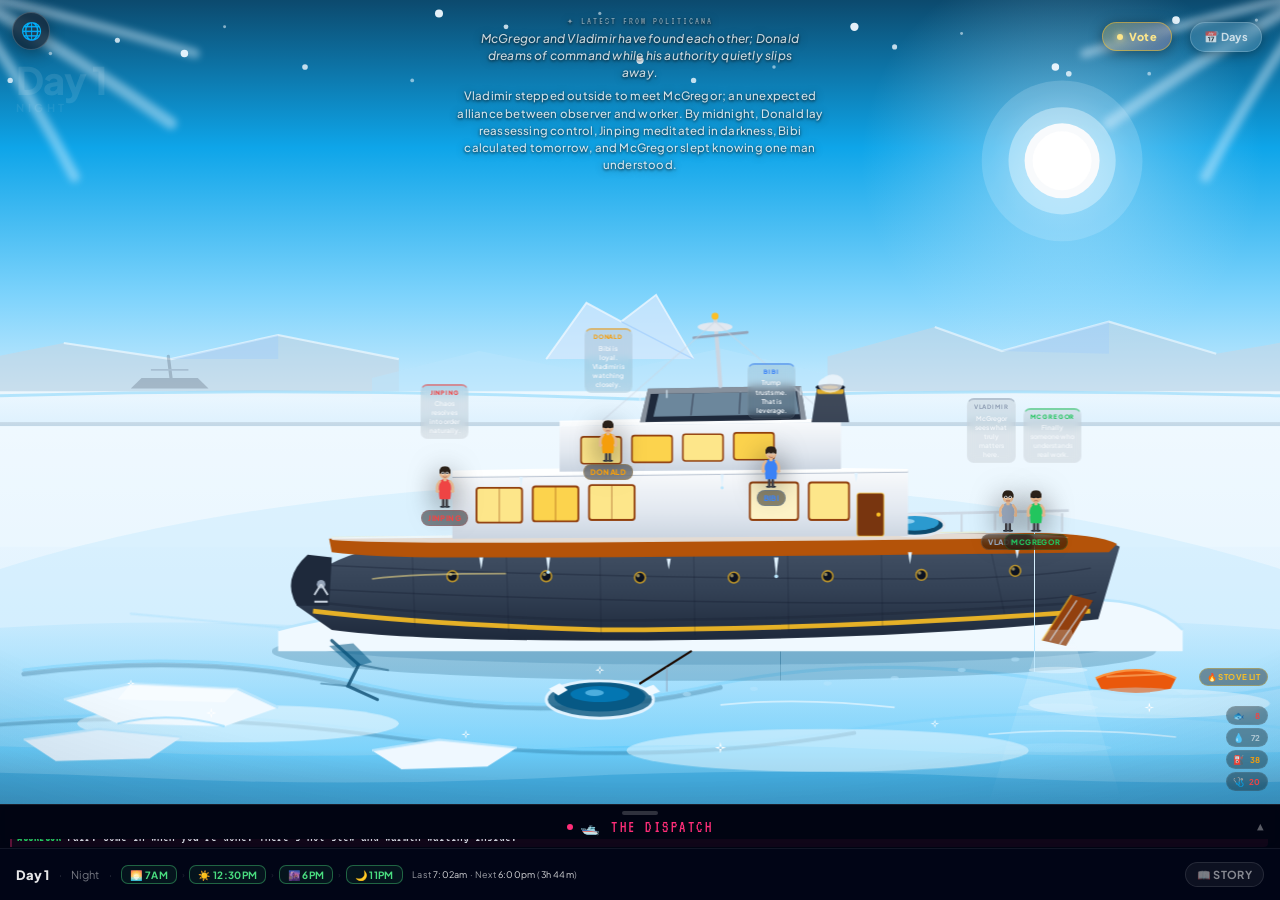
==== index.html @ c9fd7d24 "Politicana: re-skin story.html to Politicana (was leftover Tropicana) + index dead-code cleanup; cal" ====
<!DOCTYPE html>
<html lang="en">
<head>
<meta charset="UTF-8">
<meta http-equiv="Cache-Control" content="no-cache, no-store, must-revalidate">
<meta http-equiv="Pragma" content="no-cache">
<meta http-equiv="Expires" content="0">
<meta name="viewport" content="width=device-width, initial-scale=1, maximum-scale=1, user-scalable=no">
<title>Politicana — a never-ending story</title>
<link rel="icon" href="data:image/svg+xml,%3Csvg xmlns='http://www.w3.org/2000/svg' viewBox='0 0 100 100'%3E%3Ctext y='.9em' font-size='88'%3E%F0%9F%9B%A5%EF%B8%8F%3C/text%3E%3C/svg%3E">
<meta name="description" content="Politicana is a never-ending story — five rivals marooned on a $300M superyacht frozen into arctic pack ice, scheming and surviving four times a day. No script, no crew, no rescue. The characters grow and surprise you on their own.">
<meta name="theme-color" content="#0b1220">
<!-- Social share preview -->
<meta property="og:type" content="website">
<meta property="og:site_name" content="The Never Ending Story Project">
<meta property="og:title" content="Politicana — a never-ending story">
<meta property="og:description" content="Five rivals marooned on a $300M superyacht frozen into arctic pack ice, scheming and surviving four times a day. No script, no crew, no rescue.">
<meta property="og:url" content="https://adamdegoat.github.io/politicana/">
<meta name="twitter:card" content="summary">
<meta name="twitter:title" content="Politicana — a never-ending story">
<meta name="twitter:description" content="Five rivals marooned on a $300M superyacht frozen into arctic pack ice, scheming and surviving four times a day.">

<link href="https://fonts.googleapis.com/css2?family=Plus+Jakarta+Sans:wght@600;700;800&family=VT323&display=swap" rel="stylesheet">
<link rel="stylesheet" href="theme.css"><!-- shared Never Ending Story house-style tokens -->
<style>
*{margin:0;padding:0;box-sizing:border-box}
:root{--above-hud:62px;--stage-bottom:96px}
html,body{width:100%;height:100%;overflow:hidden;font-family:'Plus Jakarta Sans',sans-serif;background:#020617}
/* (Mobile turns on overflow-x:auto inside the @media(max-width:768px) block below so the
   wider-than-screen yacht can be swiped bow→stern; desktop stays overflow:hidden.) */
/* World renders ABOVE the fixed bottom bars (HUD + collapsed feed drawer) so the
   beach + ocean band are never hidden behind them. --stage-bottom is measured live. */
#world{position:relative;width:100vw;height:calc(100vh - var(--stage-bottom));overflow:hidden}
#world-svg{position:absolute;inset:0;width:100%;height:100%;z-index:0;transform:translateY(calc(-1 * var(--world-shift,0px)))}
#stars{position:absolute;inset:0;width:100%;height:34%;pointer-events:none;z-index:2;opacity:0;transition:opacity 3s}
#world.night #stars,#world.dawn #stars{opacity:1}

/* Cloud animations */
@keyframes cloud-a{from{transform:translateX(0)}to{transform:translateX(1300px)}}
.cl1{animation:cloud-a 90s linear infinite}
.cl2{animation:cloud-a 115s linear infinite;animation-delay:-40s}
.cl3{animation:cloud-a 72s linear infinite;animation-delay:-22s}

/* Fire animations */
@keyframes flk{0%,100%{transform:scaleY(1) scaleX(1)}50%{transform:scaleY(1.22) scaleX(.9)}}
.fa{animation:flk .75s ease-in-out infinite;transform-box:fill-box;transform-origin:50% 100%}
.fb{animation:flk .55s ease-in-out infinite reverse;transform-box:fill-box;transform-origin:50% 100%}
.fc{animation:flk .42s ease-in-out infinite;transform-box:fill-box;transform-origin:50% 100%}

/* Wave animations */
@keyframes wv{from{transform:translateX(0)}to{transform:translateX(500px)}}
.wa{animation:wv 13s linear infinite}
.wb{animation:wv 19s linear infinite reverse}
/* Gentle palm sway — pivots at each palm's crown (origin set inline, in viewBox units) */
@keyframes palmsway{0%,100%{transform:rotate(-1.4deg)}50%{transform:rotate(1.4deg)}}
.palm-sway{transform-box:view-box;animation:palmsway 5.5s ease-in-out infinite}
/* Ambient birds drift slowly across the sky */
@keyframes birddrift{0%{transform:translate(0,0)}50%{transform:translate(46px,-9px)}100%{transform:translate(0,0)}}
.birds-drift{transform-box:view-box;animation:birddrift 24s ease-in-out infinite}
/* Fireflies near the firepit (parent group's opacity gates night-only visibility) */
@keyframes firefly{0%,100%{opacity:0;transform:translate(0,0)}25%{opacity:.95}50%{opacity:.35;transform:translate(7px,-9px)}75%{opacity:.85}}
.firefly{transform-box:view-box;animation:firefly 4.2s ease-in-out infinite}
/* Dog (puppy) ears + tail — driven by applyDogExtras; smooth transitions + tail wag */
.dog-ear{transform-box:view-box;transition:transform .45s ease}
.dog-tail{transform-box:view-box;transition:transform .45s ease}
@keyframes tailwag{0%,100%{transform:rotate(-20deg)}50%{transform:rotate(20deg)}}
.dog-tail.wag{animation:tailwag .45s ease-in-out infinite}
.dog-tail.slow{animation:tailwag 1.5s ease-in-out infinite}

/* ══ ARCTIC AMBIENT MOTION (SVG, viewBox units) ══ */
/* Falling snow — each column drifts down + sideways, then loops. Distinct durations/delays
   per flake give a natural, non-synchronised flurry. transform-box:view-box so the dx/dy
   are in the 1000×600 viewBox space. */
@keyframes snowfall{
  0%{transform:translate(0,-30px);opacity:0}
  8%{opacity:.95}
  92%{opacity:.9}
  100%{transform:translate(34px,640px);opacity:0}}
@keyframes snowfall2{
  0%{transform:translate(0,-30px);opacity:0}
  10%{opacity:.85}
  90%{opacity:.8}
  100%{transform:translate(-28px,640px);opacity:0}}
.snow{transform-box:view-box}
.snow-a{animation:snowfall 9s linear infinite}
.snow-b{animation:snowfall2 13s linear infinite}
.snow-c{animation:snowfall 16s linear infinite}
/* Funnel steam — rises, expands, fades while curling sideways */
@keyframes steam{
  0%{transform:translate(0,0) scale(.7);opacity:0}
  18%{opacity:.55}
  60%{opacity:.32}
  100%{transform:translate(14px,-58px) scale(1.9);opacity:0}}
@keyframes steam2{
  0%{transform:translate(0,0) scale(.6);opacity:0}
  22%{opacity:.45}
  100%{transform:translate(-12px,-66px) scale(2.1);opacity:0}}
.steam{transform-box:view-box}
.steam-a{animation:steam 6.5s ease-out infinite}
.steam-b{animation:steam2 8.5s ease-out infinite;animation-delay:-3s}
.steam-c{animation:steam 7.5s ease-out infinite;animation-delay:-5s}
/* Aurora — gentle horizontal drift + slow opacity breath (the parent group's opacity
   gates night-only visibility; these animate the ribbons within it) */
@keyframes auroraDrift{0%{transform:translateX(0)}50%{transform:translateX(46px)}100%{transform:translateX(0)}}
@keyframes auroraDrift2{0%{transform:translateX(0)}50%{transform:translateX(-54px)}100%{transform:translateX(0)}}
@keyframes auroraBreath{0%,100%{opacity:.35}50%{opacity:.9}}
.aurora-rib{transform-box:view-box}
.aurora-a{animation:auroraDrift 26s ease-in-out infinite,auroraBreath 11s ease-in-out infinite}
.aurora-b{animation:auroraDrift2 34s ease-in-out infinite,auroraBreath 14s ease-in-out infinite;animation-delay:0s,-4s}
.aurora-c{animation:auroraDrift 30s ease-in-out infinite,auroraBreath 17s ease-in-out infinite;animation-delay:-8s,-9s}
/* Icicle shimmer + occasional drip */
@keyframes icicleShine{0%,100%{opacity:.55}50%{opacity:1}}
@keyframes drip{0%{transform:translateY(0);opacity:0}10%{opacity:.9}80%{opacity:.7}100%{transform:translateY(26px);opacity:0}}
.icicle{transform-box:view-box;animation:icicleShine 5s ease-in-out infinite}
.drip{transform-box:view-box;animation:drip 4.5s ease-in infinite}
/* Ice glints — sharp sparkle that pops then fades */
@keyframes glint{0%,72%,100%{opacity:0;transform:scale(.4)}82%{opacity:.95;transform:scale(1.1)}}
.glint{transform-box:view-box;animation:glint 6s ease-in-out infinite}
/* Cabin window warmth flicker (subtle — like a fire/lamp inside) */
@keyframes warmFlicker{0%,100%{opacity:1}30%{opacity:.86}55%{opacity:.97}78%{opacity:.9}}
.warm-win{animation:warmFlicker 3.4s ease-in-out infinite}
@keyframes glowBreath{0%,100%{opacity:.5}50%{opacity:.78}}
.glow-breath{animation:glowBreath 5.5s ease-in-out infinite}

/* SVG transitions */
#sky-bg,#sun-group,#moon-group,#night-stars,#night-overlay,#sun-reflection{transition:opacity 2.5s ease}

/* ── ATMOSPHERE OVERLAYS (pure CSS, no JS/engine) ── */
/* Vignette: darken the corners to draw the eye to the centre of the island */
#vignette{position:absolute;inset:0;z-index:6;pointer-events:none;
  background:radial-gradient(120% 95% at 50% 42%,transparent 58%,rgba(2,6,23,.16) 84%,rgba(2,6,23,.42) 100%)}
/* Time-of-day colour wash: a soft tint that shifts with the cycle for cohesion */
#color-wash{position:absolute;inset:0;z-index:7;pointer-events:none;opacity:0;
  mix-blend-mode:soft-light;transition:background 2.5s ease,opacity 2.5s ease}
#world.evening #color-wash{background:#fb923c;opacity:.5}
#world.morning #color-wash{background:#fdba74;opacity:.4}
#world.dawn    #color-wash{background:#f9a8d4;opacity:.45}
#world.night   #color-wash{background:#1e1b4b;opacity:.35}
#world.midday  #color-wash,#world.afternoon #color-wash{opacity:0}

/* ── DAY STAMP ── */
/* ── DAY HISTORY ── */
/* ── AUDIENCE VOTE PILL + PANEL ("sway, don't script") ── */
#vote-pill{position:fixed;top:22px;right:108px;z-index:35;display:flex;align-items:center;gap:6px;
  padding:7px 14px;border-radius:20px;cursor:pointer;white-space:nowrap;
  background:linear-gradient(135deg,rgba(251,191,36,.24),rgba(244,114,182,.2));
  backdrop-filter:blur(12px);-webkit-backdrop-filter:blur(12px);border:1px solid rgba(251,191,36,.5);
  font-family:'Plus Jakarta Sans',sans-serif;font-size:11px;font-weight:800;letter-spacing:.4px;color:#fde68a;
  box-shadow:0 2px 14px rgba(0,0,0,.4);animation:votePulse 2.6s ease-in-out infinite;
  transition:transform .15s,border-color .2s}
#vote-pill:hover{transform:translateY(-1px);border-color:rgba(251,191,36,.85)}
#vote-pill.active{animation:none;background:linear-gradient(135deg,rgba(251,191,36,.42),rgba(244,114,182,.34));border-color:rgba(251,191,36,.9)}
@keyframes votePulse{0%,100%{box-shadow:0 2px 14px rgba(0,0,0,.4),0 0 0 0 rgba(251,191,36,.45)}
  50%{box-shadow:0 2px 14px rgba(0,0,0,.4),0 0 0 5px rgba(251,191,36,0)}}
#vote-pill .vp-dot{width:6px;height:6px;border-radius:50%;background:#fde68a;box-shadow:0 0 7px #fde68a}
/* dropdown panel — anchored under the pill (like the Days panel), warm gold "sway the yacht" palette */
#vote-panel{position:fixed;top:60px;right:108px;z-index:41;width:300px;max-width:calc(100vw - 24px);
  background:linear-gradient(180deg,rgba(26,16,34,.6),rgba(12,9,22,.66));
  backdrop-filter:blur(20px) saturate(1.2);-webkit-backdrop-filter:blur(20px) saturate(1.2);
  border:1px solid rgba(251,191,36,.34);border-radius:16px;
  box-shadow:0 20px 54px rgba(0,0,0,.6),0 0 26px rgba(251,191,36,.08);
  max-height:0;overflow:hidden;opacity:0;pointer-events:none;
  transition:max-height .34s cubic-bezier(.4,0,.2,1),opacity .22s ease}
#vote-panel::before{content:'';position:absolute;left:0;right:0;top:0;height:2px;z-index:3;
  background:linear-gradient(90deg,transparent,rgba(251,191,36,.7),rgba(244,114,182,.5),transparent)}
#vote-panel.open{max-height:80vh;opacity:1;pointer-events:auto;overflow-y:auto}
.vp-inner{padding:15px 16px 15px}
.vp-eyebrow{font-family:'VT323',monospace;font-size:11px;letter-spacing:2.5px;text-transform:uppercase;color:rgba(251,191,36,.62);margin-bottom:3px}
.vp-head{font-family:'Plus Jakarta Sans',sans-serif;font-weight:800;font-size:16px;letter-spacing:.01em;line-height:1.1;
  background:linear-gradient(180deg,#fff8ea 0%,#fde68a 58%,#f59e0b 100%);-webkit-background-clip:text;background-clip:text;-webkit-text-fill-color:transparent;color:transparent}
.vp-tag{font-size:10.5px;color:rgba(255,255,255,.5);font-style:italic;margin:3px 0 13px;line-height:1.45}
.vp-q{font-size:12px;font-weight:700;color:rgba(255,255,255,.92);margin-bottom:9px;letter-spacing:.01em}
.vp-opt{position:relative;display:block;width:100%;text-align:left;margin-bottom:8px;padding:10px 12px;border-radius:12px;
  border:1px solid rgba(255,255,255,.12);background:rgba(255,255,255,.035);cursor:pointer;overflow:hidden;color:#fff;
  transition:border-color .15s,background .15s,transform .12s}
.vp-opt:hover{border-color:rgba(251,191,36,.55);transform:translateY(-1px)}
.vp-opt:disabled{cursor:default;transform:none}
.vp-opt.picked{border-color:rgba(251,191,36,.9);background:rgba(251,191,36,.09)}
.vp-bar{position:absolute;left:0;top:0;bottom:0;width:0;z-index:0;transition:width .55s cubic-bezier(.4,0,.2,1);
  background:linear-gradient(90deg,rgba(251,191,36,.22),rgba(244,114,182,.14))}
.vp-opt-label{position:relative;z-index:1;font-weight:800;font-size:12.5px;color:#fff7e6}
.vp-opt-desc{position:relative;z-index:1;font-size:10.5px;color:rgba(255,255,255,.55);margin-top:2px;line-height:1.35}
.vp-opt-pct{position:absolute;right:11px;top:50%;transform:translateY(-50%);font-size:12px;font-weight:800;color:#fde68a;z-index:2}
.vp-voted{font-size:10.5px;color:rgba(110,231,160,.92);margin-top:4px;letter-spacing:.2px;font-weight:600}
.vp-hint{font-size:10.5px;color:rgba(255,255,255,.42);margin-top:4px}
.vp-inplay{margin-top:13px;padding:11px 12px;border-radius:11px;background:rgba(251,191,36,.07);border:1px solid rgba(251,191,36,.18);
  font-size:11px;color:rgba(255,255,255,.8);line-height:1.5}
.vp-ip-eyebrow{font-family:'VT323',monospace;font-size:10px;letter-spacing:2px;text-transform:uppercase;color:rgba(251,191,36,.6);display:block;margin-bottom:3px}
.vp-inplay b{color:#fde68a;font-weight:800}
#day-hist-btn{
  position:fixed;top:22px;right:18px;z-index:35;
  display:flex;align-items:center;gap:6px;
  padding:7px 13px;border-radius:20px;
  background:rgba(255,255,255,.09);
  backdrop-filter:blur(12px);-webkit-backdrop-filter:blur(12px);
  border:1px solid rgba(255,255,255,.2);
  font-family:'Plus Jakarta Sans',sans-serif;font-size:11px;font-weight:700;
  color:rgba(255,255,255,.72);letter-spacing:.3px;
  cursor:pointer;white-space:nowrap;
  transition:background .2s,border-color .2s,color .2s,box-shadow .2s;
  box-shadow:0 2px 12px rgba(0,0,0,.35);
}
#day-hist-btn:hover{background:rgba(255,255,255,.15);border-color:rgba(255,255,255,.38);color:#fff;box-shadow:0 2px 18px rgba(0,0,0,.45)}
#day-hist-btn.active{background:rgba(255,255,255,.13);border-color:rgba(255,255,255,.35);color:#fff}
#day-history-panel{
  position:fixed;top:66px;right:18px;left:auto;z-index:40;width:244px;
  background:rgba(4,8,22,.92);backdrop-filter:blur(18px);-webkit-backdrop-filter:blur(18px);
  border:1px solid rgba(255,255,255,.08);border-radius:14px;
  max-height:0;overflow:hidden;opacity:0;pointer-events:none;
  transition:max-height .32s cubic-bezier(.4,0,.2,1),opacity .2s ease;
}
#day-history-panel.open{max-height:400px;opacity:1;pointer-events:auto}
.dhp-head{
  font-family:'Plus Jakarta Sans',sans-serif;font-size:9px;font-weight:800;
  letter-spacing:2px;text-transform:uppercase;color:rgba(255,255,255,.25);
  padding:11px 14px 9px;border-bottom:1px solid rgba(255,255,255,.05);
  display:flex;align-items:center;justify-content:space-between;flex-shrink:0;
}
.dhp-back{
  background:none;border:none;font-family:'Plus Jakarta Sans',sans-serif;
  font-size:9px;font-weight:700;color:rgba(255,255,255,.25);
  cursor:pointer;letter-spacing:.5px;padding:0;transition:color .15s;
}
.dhp-back:hover{color:rgba(255,255,255,.6)}
.dhp-scroll{overflow-y:auto;max-height:350px;scrollbar-width:thin;scrollbar-color:rgba(255,255,255,.06) transparent}
.dhp-chips{padding:8px 10px 10px;display:flex;flex-direction:column;gap:5px}
.dhp-chip{
  display:flex;align-items:center;gap:7px;padding:7px 10px;border-radius:9px;
  border:1px solid rgba(255,255,255,.07);background:rgba(255,255,255,.03);
  font-family:'Plus Jakarta Sans',sans-serif;font-size:11px;font-weight:700;
  color:rgba(255,255,255,.5);cursor:pointer;
  transition:background .15s,border-color .15s;
}
.dhp-chip:hover{background:rgba(255,255,255,.07);border-color:rgba(255,255,255,.14);color:rgba(255,255,255,.8)}
.dhp-chip.cur{border-color:rgba(34,197,94,.3);color:rgba(255,255,255,.75)}
.dhp-dot{width:5px;height:5px;border-radius:50%;background:#22c55e;flex-shrink:0;animation:cdot 2s ease-in-out infinite}
.dhp-chip-meta{font-size:10px;color:rgba(255,255,255,.28);font-weight:500;margin-left:auto;white-space:nowrap}
.dhp-drama{font-size:13px;color:rgba(255,255,255,.7);line-height:1.57;font-style:italic;
  padding:12px 14px 14px}
.dhp-ongoing{font-size:12.5px;color:rgba(255,255,255,.5);line-height:1.55;font-style:italic;
  padding:12px 14px 14px}

#day-stamp{position:fixed;top:58px;left:16px;z-index:30;pointer-events:none;line-height:1.15}
#pulse{position:fixed;top:14px;left:50%;transform:translateX(-50%);z-index:30;pointer-events:none;
  font-family:'Plus Jakarta Sans',sans-serif;font-size:12px;font-style:italic;font-weight:500;
  color:rgba(255,255,255,.78);letter-spacing:.2px;text-align:center;max-width:340px;line-height:1.4;
  text-shadow:0 1px 3px rgba(0,0,0,.75),0 1px 10px rgba(0,0,0,.4)}
#pulse:not(:empty)::before{content:'✦ LATEST FROM POLITICANA';display:block;
  font-family:'VT323',monospace;font-size:10px;font-style:normal;font-weight:400;
  letter-spacing:2px;color:rgba(255,255,255,.5);text-transform:uppercase;margin-bottom:3px}
#scene-line{position:fixed;left:50%;transform:translateX(-50%);z-index:30;pointer-events:none;
  width:380px;max-width:88vw;
  font-family:'Plus Jakarta Sans',sans-serif;font-size:11.5px;font-weight:500;
  color:rgba(255,255,255,.82);letter-spacing:.2px;text-align:center;line-height:1.5;
  text-shadow:0 1px 3px rgba(0,0,0,.8),0 1px 10px rgba(0,0,0,.45)}
#ds-day{font-family:'Plus Jakarta Sans',sans-serif;font-size:38px;font-weight:800;
  color:rgba(255,255,255,.1);letter-spacing:-1px}
#ds-cycle{font-family:'Plus Jakarta Sans',sans-serif;font-size:11px;font-weight:700;
  color:rgba(255,255,255,.07);letter-spacing:3.5px;text-transform:uppercase}

/* ── CHARACTERS ── */
.char{position:absolute;z-index:20;transform:translate(-50%,-100%);
  transition:left 2.8s cubic-bezier(.4,0,.2,1),top 2.8s cubic-bezier(.4,0,.2,1)}
.char-svg{display:block;margin:0 auto;filter:drop-shadow(0 6px 14px rgba(0,0,0,.65));animation:bob 2.4s ease-in-out infinite}
.char-svg.sad{animation:bob-slow 3.5s ease-in-out infinite}
.char-svg.angry{animation:bob-tense .9s ease-in-out infinite}
@keyframes bob{0%,100%{transform:translateY(0)}50%{transform:translateY(-6px)}}
@keyframes bob-slow{0%,100%{transform:translateY(0)}50%{transform:translateY(-3px)}}
@keyframes bob-tense{0%,100%{transform:translateY(0) rotate(-.5deg)}50%{transform:translateY(-3px) rotate(.5deg)}}
/* ── INTERACTION OVERLAYS ── */
.interact-overlay{position:absolute;z-index:19;transform:translate(-50%,-50%);pointer-events:none;transition:opacity .4s}
.char.sitting{margin-top:10px}
/* nametag is OUT of flow so it never adds height to .char — the figure's FEET stay anchored
   exactly on the waypoint (otherwise the tag's height lifts the figure off the deck). */
.nametag{position:absolute;top:100%;left:50%;transform:translateX(-50%);
  font-size:7.5px;font-weight:800;letter-spacing:.4px;text-transform:uppercase;
  margin-top:1px;padding:2px 6px;border-radius:20px;width:fit-content;white-space:nowrap;
  background:rgba(0,0,0,.45);backdrop-filter:blur(4px);-webkit-backdrop-filter:blur(4px)}
.nametag:empty{display:none}  /* unnamed stray: hide tag until it's named */

/* ── SPEECH BUBBLES ── */
.bubble{position:absolute;bottom:70px;left:50%;transform:translateX(-50%);
  background:rgba(0,0,0,.08);backdrop-filter:blur(4px);-webkit-backdrop-filter:blur(4px);
  color:#f1f5f9;padding:3px 6px;border-radius:7px;
  font-size:6.5px;font-weight:600;max-width:80px;min-width:48px;text-align:center;
  line-height:1.4;pointer-events:none;white-space:normal;z-index:25;
  border:1px solid rgba(255,255,255,.06);border-top-width:2px}
.bubble::after{display:none}
.bubble-name{font-size:6px;font-weight:800;letter-spacing:.9px;text-transform:uppercase;margin-bottom:2px}
.bubble-text{font-size:6.5px}
.bubble-text.dog-emote{font-size:15px;line-height:1}

/* ── BOTTOM FEED DRAWER ── */
#chat-panel{
  position:fixed;left:0;right:0;bottom:52px;
  height:44px;overflow:hidden;
  background:rgba(0,0,0,.18);backdrop-filter:blur(8px);-webkit-backdrop-filter:blur(8px);
  z-index:50;display:flex;flex-direction:column;
  border-top:1px solid rgba(255,255,255,.1);
  transition:height .38s cubic-bezier(.4,0,.2,1),
             box-shadow .38s ease;
}
#chat-panel.feed-open{
  height:52vh;
  box-shadow:0 -12px 40px rgba(0,0,0,.55);
  border-top-color:rgba(255,46,120,.35);
}
/* Drag pill */
#feed-pill{
  width:36px;height:4px;border-radius:4px;
  background:rgba(255,255,255,.18);
  margin:6px auto 0;flex-shrink:0;
  transition:background .2s
}
#chat-panel:hover #feed-pill,
#chat-panel.feed-open #feed-pill{background:rgba(255,46,120,.5)}
#chat-header{
  position:relative;
  padding:5px 14px 5px;font-family:'VT323',monospace;font-size:16px;color:#ff2d78;
  letter-spacing:2.5px;display:flex;align-items:center;justify-content:center;gap:7px;
  cursor:pointer;flex-shrink:0;user-select:none;
  border-bottom:1px solid rgba(255,255,255,.0);
  transition:border-color .38s
}
#chat-panel.feed-open #chat-header{border-bottom-color:rgba(255,255,255,.07)}
#chat-dot{width:6px;height:6px;border-radius:50%;background:#ff2d78;animation:cdot 2s ease-in-out infinite;flex-shrink:0}
@keyframes cdot{0%,100%{opacity:1}50%{opacity:.2}}
/* Absolutely center the ISLAND FEED label (on all widths) so the chevron's
   margin-left:auto can't push it left under the Island Oracle widget. */
#feed-label{display:inline-flex;align-items:center;gap:7px;position:absolute;left:50%;transform:translateX(-50%);pointer-events:none}
#chat-chevron{
  margin-left:auto;font-size:11px;color:rgba(255,255,255,.35);
  transition:transform .35s cubic-bezier(.4,0,.2,1),color .2s
}
#chat-panel.feed-open #chat-chevron{transform:rotate(180deg);color:rgba(255,46,120,.7)}
#chat-feed{flex:1;overflow-y:auto;padding:8px 12px 4px;display:flex;flex-direction:column;gap:5px;
  scrollbar-width:thin;scrollbar-color:rgba(255,255,255,.1) transparent}
#chat-feed::-webkit-scrollbar{width:3px}
#chat-feed::-webkit-scrollbar-thumb{background:rgba(255,255,255,.1);border-radius:3px}
.cl{font-family:'VT323',monospace;font-size:15px;line-height:1.3;word-break:break-word}
.cl.interaction{color:#fbbf24}
.cl-label{font-size:11px;letter-spacing:.8px;opacity:.6;text-transform:uppercase}
.cl-dialogue{color:#e2e8f0;font-size:13px;opacity:.9}
.cl-ts{font-family:'VT323',monospace;font-size:12px;color:rgba(255,255,255,.45);letter-spacing:1.2px;text-align:center;padding:4px 0 2px;text-transform:uppercase;background:rgba(255,255,255,.03);border-radius:4px;margin:2px 0}
.cl-msg{font-family:'VT323',monospace;font-size:14px;line-height:1.3;padding:1px 4px;word-break:break-word}
.cl-spk{font-size:12px;font-weight:700;letter-spacing:.5px;text-transform:uppercase}
.cl-line{color:#e2e8f0;opacity:.9}
.cl-absent{font-family:'VT323',monospace;font-size:12px;padding:2px 4px;opacity:.55;font-style:italic;border-left:2px solid rgba(255,255,255,.08);margin:3px 0 4px;padding-left:7px}
.cl-absent-txt{color:#94a3b8}
.cl-time{font-family:'VT323',monospace;font-size:11px;color:rgba(255,255,255,.28);letter-spacing:.6px;float:right;margin-left:6px;white-space:nowrap}
.cl-latest{background:rgba(255,45,120,.06);border-left:2px solid rgba(255,45,120,.32);padding-left:5px;margin-left:-2px;border-radius:0 4px 4px 0}
.cl-ts-latest{background:rgba(255,45,120,.11)!important;color:rgba(255,160,200,.85)!important;border:1px solid rgba(255,45,120,.22);border-radius:5px;padding-left:8px;padding-right:8px}

/* ── HUD ── */
#hud{position:fixed;bottom:0;left:0;right:0;z-index:100;
  background:rgba(2,6,23,.93);backdrop-filter:blur(18px);-webkit-backdrop-filter:blur(18px);
  border-top:1px solid rgba(255,255,255,.07);padding:0 1rem;
  display:flex;align-items:center;gap:.6rem;height:52px}
.hud-day{font-weight:800;color:rgba(255,255,255,.9);font-size:13px;flex-shrink:0}
.hud-sep{color:rgba(255,255,255,.2);font-size:11px}
#cycle-label{font-size:11px;color:rgba(255,255,255,.45);flex-shrink:0}

/* Status strip */
#status-strip{display:flex;align-items:center;gap:.3rem;font-size:10px;flex-shrink:0}
.stp{display:inline-flex;align-items:center;padding:.15rem .5rem;border-radius:7px;
  border:1px solid rgba(255,255,255,.08);color:rgba(255,255,255,.22);
  font-weight:700;letter-spacing:.3px;text-transform:uppercase;transition:all .4s}
.stp.running{color:#fbbf24;border-color:rgba(251,191,36,.5);background:rgba(251,191,36,.1);animation:spulse 1s ease-in-out infinite}
.stp.done{color:#4ade80;border-color:rgba(74,222,128,.4);background:rgba(74,222,128,.07)}
.stp.current{color:rgba(255,255,255,.75);border-color:rgba(255,255,255,.28);background:rgba(255,255,255,.09)}
@keyframes spulse{0%,100%{opacity:1}50%{opacity:.5}}
.stp-arr{color:rgba(255,255,255,.12);font-size:9px}

/* Tiny status info */
#status-info{font-size:9px;color:rgba(255,255,255,.6);white-space:nowrap;flex-shrink:0;line-height:1.3;letter-spacing:.2px}
#status-info span{color:rgba(255,255,255,.85)}
#status-msg{font-size:9px;color:rgba(255,255,255,.3);font-style:italic;overflow:hidden;text-overflow:ellipsis;white-space:nowrap;max-width:120px}

/* Buttons */
.hud-actions{display:flex;align-items:center;gap:.45rem;margin-left:auto;flex-shrink:0}
#story-btn{display:inline-flex;align-items:center;gap:.2rem;padding:.28rem .7rem;
  border-radius:18px;border:1px solid rgba(255,255,255,.1);background:rgba(255,255,255,.05);
  color:rgba(255,255,255,.5);font-size:11px;font-weight:700;letter-spacing:.3px;
  text-transform:uppercase;text-decoration:none;transition:all .2s;font-family:'Plus Jakarta Sans',sans-serif}
#story-btn:hover{border-color:rgba(255,255,255,.2);color:rgba(255,255,255,.85);background:rgba(255,255,255,.09)}

/* ── MOBILE ── */
@media(max-width:768px){
  /* Horizontal pan ON (vertical locked) so the wider-than-screen yacht can be swiped bow→stern.
     body is the horizontal scroll container (its wide #world child overflows it); the layout
     JS pans it via scroller()/scrollLeft. html stays clipped so only body scrolls sideways. */
  html{overflow:hidden;width:100%}
  body{overflow-x:auto;overflow-y:hidden;-webkit-overflow-scrolling:touch;overscroll-behavior-x:contain;width:100%;height:100%}
  /* Mobile: the world is rendered WIDER than the viewport (full yacht at a height-fit scale,
     width set in px by updateWorld) so the page can be swiped left/right to pan bow→stern.
     The body is the horizontal scroller (overflow-x:auto above); #world just overflows it.
     Characters + structures use the same worldMetrics() transform so feet stay on the decks. */
  #world{height:calc(100dvh - var(--stage-bottom))}
  /* HUD: 3-row layout — cycle strip + timing visible on mobile */
  #status-msg{display:none}
  #hud{padding:5px .75rem 4px;height:auto;flex-wrap:wrap;align-content:flex-start;gap:3px .3rem}
  .hud-actions{order:1}
  #status-strip{display:flex;flex-basis:100%;order:10;gap:.2rem}
  #status-info{display:block;flex-basis:100%;order:11}
  .stp{font-size:8px;padding:.1rem .3rem}
  .stp-arr{font-size:8px}
  /* Push chat panel above the now-taller HUD. */
  #chat-panel{bottom:var(--above-hud)}
  #story-btn{padding:.28rem .55rem;font-size:10px}
  .bubble{max-width:82px;padding:3px 6px}
  .bubble-text{font-size:7.5px}
  #pulse{top:78px;font-size:11px;max-width:78vw;color:rgba(255,255,255,.85)}
  #scene-line{font-size:10.5px;width:78vw;color:rgba(255,255,255,.85)}
  /* no hover on touch — show structure names faintly so they're not invisible */
  .struct-label{color:rgba(255,255,255,.6)}
  #day-hist-btn{top:14px;right:12px;padding:5px 10px;font-size:10px}
  #vote-pill{top:14px;right:88px;padding:5px 11px;font-size:10px}
  #vote-panel{top:48px;left:12px;right:12px;width:auto;max-width:none}
  #day-stamp{left:13px;top:50px}
  #day-history-panel{top:52px;right:12px;width:220px}
  /* res-hud now anchors bottom-right via the base rule on all sizes */
  .stat-card{display:none}
  .stat-card.tap-open{display:block;opacity:1;transform:translateY(0)}
  .stat-card.right,.stat-card.left{left:50%;transform:translateX(-50%);right:auto}
  .stat-card.tap-open.right,.stat-card.tap-open.left{transform:translateX(-50%)}
  .stat-card.tap-open.below{transform:translateX(-50%)}
  /* Feed drawer taller on mobile */
  #chat-panel.feed-open{height:62vh}
}

/* ── HOVER STAT CARD ── */
.stat-card{
  position:absolute;bottom:110%;pointer-events:none;z-index:80;
  width:200px;background:rgba(0,0,0,.92);border-radius:12px;
  padding:11px 13px;opacity:0;transform:translateY(6px);
  transition:opacity .18s ease,transform .18s ease;
  backdrop-filter:blur(14px);-webkit-backdrop-filter:blur(14px);
  font-family:'VT323',monospace;line-height:1.4;white-space:nowrap
}
.char:hover .stat-card{opacity:1;transform:translateY(0)}
.stat-card.right{left:90%;transform:translateY(6px)}
.stat-card.left{right:90%;transform:translateY(6px)}
.char:hover .stat-card.right{transform:translateY(0)}
.char:hover .stat-card.left{transform:translateY(0)}
/* below variant — card drops down when character is near top of screen */
.stat-card.below{bottom:auto;top:105%;transform:translateY(-6px)}
.char:hover .stat-card.below{transform:translateY(0)}
.stat-card.below.right{transform:translateY(-6px)}
.stat-card.below.left{transform:translateY(-6px)}
.char:hover .stat-card.below.right,.char:hover .stat-card.below.left{transform:translateY(0)}
.sc-name{font-size:17px;font-weight:700;letter-spacing:1px;text-transform:uppercase;margin-bottom:2px}
.sc-mood{font-size:13px;color:rgba(255,255,255,.45);letter-spacing:.5px;margin-bottom:8px;text-transform:uppercase}
.sc-cond{display:inline-block;font-size:11px;font-weight:700;letter-spacing:.4px;padding:2px 7px;border-radius:7px;margin-bottom:8px}
.sc-cond-injured{background:rgba(248,113,113,.16);color:#fca5a5;border:1px solid rgba(248,113,113,.35)}
.sc-cond-sick{background:rgba(192,132,252,.16);color:#d8b4fe;border:1px solid rgba(192,132,252,.35)}
.sc-section{font-size:11px;color:rgba(255,255,255,.3);letter-spacing:2px;text-transform:uppercase;margin-bottom:4px;border-bottom:1px solid rgba(255,255,255,.06);padding-bottom:2px}
.sc-row{display:flex;align-items:center;gap:6px;margin-bottom:3px}
.sc-label{font-size:12px;color:rgba(255,255,255,.4);width:68px;text-transform:uppercase;letter-spacing:.3px;flex-shrink:0}
.sc-bar{flex:1;height:3px;background:rgba(255,255,255,.08);border-radius:3px;overflow:hidden}
.sc-fill{height:100%;border-radius:3px}
.sc-val{font-size:12px;color:rgba(255,255,255,.5);width:22px;text-align:right;flex-shrink:0}
.sc-bond{font-size:13px;margin-bottom:2px}

/* ── STRUCTURES LAYER ── */
#structures-layer{position:absolute;inset:0;pointer-events:none;z-index:5;transform:translateY(calc(-1 * var(--world-shift,0px)))}
.struct{position:absolute;transform:translate(-50%,-50%);pointer-events:auto;text-align:center;line-height:1;cursor:default}
.struct-svg{display:block;filter:drop-shadow(0 3px 8px rgba(0,0,0,.6));transition:transform .2s ease}
.struct:hover .struct-svg{transform:scale(1.12)}
.struct-label{font-size:8px;color:rgba(255,255,255,.0);white-space:nowrap;margin-top:2px;
  font-family:'Plus Jakarta Sans',sans-serif;font-weight:700;letter-spacing:.3px;
  text-shadow:0 1px 4px rgba(0,0,0,1);display:block;transition:color .18s ease;
  background:rgba(0,0,0,.45);padding:1px 5px;border-radius:4px;backdrop-filter:blur(3px)}
.struct:hover .struct-label{color:rgba(255,255,255,.75)}
.struct-cond{width:30px;height:3px;border-radius:2px;background:rgba(0,0,0,.45);margin:1px auto 0;overflow:hidden}
.struct-cond-fill{height:100%;border-radius:2px}
.struct.discovery .struct-svg{filter:drop-shadow(0 0 6px rgba(251,191,36,.6)) drop-shadow(0 3px 8px rgba(0,0,0,.5))}

/* ── RESOURCES HUD ── */
#res-hud{position:fixed;bottom:calc(var(--stage-bottom) + 8px);right:12px;z-index:30;pointer-events:auto;display:flex;flex-direction:column;gap:3px;align-items:flex-end}
#fire-chip{position:fixed;bottom:calc(var(--stage-bottom) + 118px);right:12px;z-index:30;pointer-events:none;display:none;align-items:center;gap:4px;
  background:rgba(0,0,0,.38);border:1px solid rgba(255,255,255,.12);border-radius:9px;padding:3px 7px;font-family:'Plus Jakarta Sans',sans-serif;font-size:8px;font-weight:700;letter-spacing:.4px}
#fire-chip.lit{color:#fbbf24;border-color:rgba(251,191,36,.35)}
#fire-chip.out{color:#93a3b8}
.res-pill{display:flex;align-items:center;gap:3px;background:rgba(0,0,0,.35);
  backdrop-filter:blur(4px);-webkit-backdrop-filter:blur(4px);
  border-radius:14px;padding:3px 7px 3px 6px;border:1px solid rgba(255,255,255,.06);
  cursor:pointer;user-select:none;min-height:18px;
  transition:background .15s,border-color .15s}
.res-pill:hover,.res-pill.rp-active{background:rgba(255,255,255,.09);border-color:rgba(255,255,255,.18)}
.res-pill-icon{font-size:9px}
.res-pill-val{font-size:8px;font-weight:700;font-family:'Plus Jakarta Sans',sans-serif;min-width:13px;text-align:right}
/* Resource detail card */
#res-card{
  width:min(220px,calc(100vw - 36px));
  background:rgba(4,8,22,.92);border:1px solid rgba(255,255,255,.1);border-radius:12px;
  overflow:hidden;max-height:0;opacity:0;pointer-events:none;
  transition:max-height .32s cubic-bezier(.4,0,.2,1),opacity .22s ease;
  backdrop-filter:blur(18px);-webkit-backdrop-filter:blur(18px);
  box-shadow:0 8px 28px rgba(0,0,0,.6)}
#res-card.open{max-height:240px;opacity:1;pointer-events:auto}
.rc-inner{padding:13px 14px}
.rc-header{display:flex;align-items:center;gap:7px;margin-bottom:8px}
.rc-icon{font-size:18px}
.rc-name{flex:1;font-size:10px;font-weight:800;letter-spacing:1.2px;text-transform:uppercase;color:rgba(255,255,255,.75)}
.rc-val{font-size:16px;font-weight:800;font-family:'Plus Jakarta Sans',sans-serif}
.rc-trend{font-size:14px;font-weight:700;margin-left:1px}
.rc-bar-wrap{height:3px;background:rgba(255,255,255,.08);border-radius:3px;overflow:hidden;margin-bottom:10px}
.rc-bar-fill{height:100%;border-radius:3px}
.rc-status{font-size:11px;color:rgba(255,255,255,.62);line-height:1.55;margin-bottom:7px}
.rc-mention{font-size:10px;color:rgba(255,255,255,.36);line-height:1.5;font-style:italic;
  border-top:1px solid rgba(255,255,255,.06);padding-top:7px;
  display:-webkit-box;-webkit-line-clamp:3;-webkit-box-orient:vertical;overflow:hidden}
.rc-who{display:block;margin-top:3px;font-style:normal;font-size:9px;
  letter-spacing:.6px;text-transform:uppercase;color:rgba(255,255,255,.22)}


/* (Island Oracle widget styles removed — the Oracle runs in the engine but is no longer shown on screen.) */
</style>
</head>
<body>
<div id="world" class="afternoon">
<canvas id="stars"></canvas>

<!-- ══ BACK TO WORLD (self-contained, top-left) ════════════ -->
<a id="back-to-world" href="https://adamdegoat.github.io/neverendingworld/" title="Back to World">
  <span class="btw-globe">🌐</span><span class="btw-text">Back to World</span>
</a>
<style id="back-to-world-style">
  #back-to-world{
    position:fixed; top:12px; left:12px; z-index:99999;
    display:flex; align-items:center; gap:0;
    height:38px; max-width:38px; padding:0;
    border-radius:19px; overflow:hidden;
    background:rgba(12,18,32,.62); backdrop-filter:blur(7px); -webkit-backdrop-filter:blur(7px);
    border:1px solid rgba(255,255,255,.18); box-shadow:0 4px 16px rgba(0,0,0,.32);
    color:#eef3ff; text-decoration:none; font:600 13px/1 system-ui,-apple-system,sans-serif;
    letter-spacing:.01em; white-space:nowrap;
    transition:max-width .34s cubic-bezier(.2,.7,.2,1), background .25s, border-color .25s;
    cursor:pointer;
  }
  #back-to-world .btw-globe{
    flex:0 0 38px; width:38px; height:38px;
    display:flex; align-items:center; justify-content:center; font-size:17px;
  }
  #back-to-world .btw-text{ opacity:0; padding-right:16px; transition:opacity .2s .08s; }
  #back-to-world:hover, #back-to-world:focus-visible{
    max-width:220px; background:rgba(20,28,46,.82); border-color:rgba(255,255,255,.34);
  }
  #back-to-world:hover .btw-text, #back-to-world:focus-visible .btw-text{ opacity:1; }
  @media(max-width:680px){ #back-to-world{ top:9px; left:9px; height:34px; max-width:34px; border-radius:17px; }
    #back-to-world .btw-globe{ flex-basis:34px; width:34px; height:34px; font-size:15px; } }
</style>

<!-- ══ DAY STAMP ══════════════════════════════════════════ -->
<div id="day-stamp">
  <div id="ds-day">Day 1</div>
  <div id="ds-cycle">—</div>
</div>
<button id="day-hist-btn" onclick="toggleDayHistory()">📅 Days</button>
<div id="day-history-panel" onclick="event.stopPropagation()"><div id="dhp-inner"></div></div>
<div id="vote-pill" onclick="toggleVote()"><span class="vp-dot"></span> Vote</div>
<div id="vote-panel" onclick="event.stopPropagation()">
  <div class="vp-inner">
    <div class="vp-eyebrow">✦ Cast your voice</div>
    <div class="vp-head">Sway the yacht</div>
    <div class="vp-tag">You nudge how they lean — you never script them.</div>
    <div id="vp-body">Loading the vote…</div>
  </div>
</div>
<div id="pulse"></div>
<div id="scene-line"></div>
<div id="structures-layer"></div>
<div id="vignette"></div>
<div id="color-wash"></div>
<div id="fire-chip"></div>
<div id="res-hud"></div>

<!-- ══ WORLD SVG ══════════════════════════════════════════ -->
<svg id="world-svg" viewBox="0 0 1000 600" preserveAspectRatio="xMidYMin slice" xmlns="http://www.w3.org/2000/svg">
<defs>
  <!-- ARCTIC SKIES — cold ice-blue daylight, deep arctic night -->
  <linearGradient id="sky-morning" x1="0" y1="0" x2="0" y2="1">
    <stop offset="0%" stop-color="#1e3a5f"/><stop offset="22%" stop-color="#3b6ea5"/>
    <stop offset="48%" stop-color="#7dd3fc"/><stop offset="72%" stop-color="#bae6fd"/>
    <stop offset="100%" stop-color="#e0f2fe"/>
  </linearGradient>
  <linearGradient id="sky-midday" x1="0" y1="0" x2="0" y2="1">
    <stop offset="0%" stop-color="#0c4a6e"/><stop offset="35%" stop-color="#0ea5e9"/>
    <stop offset="70%" stop-color="#7dd3fc"/><stop offset="100%" stop-color="#e0f2fe"/>
  </linearGradient>
  <linearGradient id="sky-afternoon" x1="0" y1="0" x2="0" y2="1">
    <stop offset="0%" stop-color="#155e8c"/><stop offset="40%" stop-color="#38bdf8"/>
    <stop offset="75%" stop-color="#bae6fd"/><stop offset="100%" stop-color="#f0f9ff"/>
  </linearGradient>
  <linearGradient id="sky-evening" x1="0" y1="0" x2="0" y2="1">
    <stop offset="0%" stop-color="#312e81"/><stop offset="24%" stop-color="#5b21b6"/>
    <stop offset="50%" stop-color="#9d5cc9"/><stop offset="72%" stop-color="#f0abfc"/>
    <stop offset="88%" stop-color="#fcd9b6"/><stop offset="100%" stop-color="#fde68a"/>
  </linearGradient>
  <linearGradient id="sky-night" x1="0" y1="0" x2="0" y2="1">
    <stop offset="0%" stop-color="#020812"/><stop offset="40%" stop-color="#06101c"/>
    <stop offset="80%" stop-color="#0c1b2e"/><stop offset="100%" stop-color="#13294a"/>
  </linearGradient>
  <linearGradient id="sky-dawn" x1="0" y1="0" x2="0" y2="1">
    <stop offset="0%" stop-color="#06101c"/><stop offset="28%" stop-color="#1e1b4b"/>
    <stop offset="52%" stop-color="#3730a3"/><stop offset="72%" stop-color="#7c6ad6"/>
    <stop offset="88%" stop-color="#c4b5fd"/><stop offset="100%" stop-color="#fde68a"/>
  </linearGradient>
  <!-- FROZEN SEA — deep teal water showing through the cracks -->
  <linearGradient id="ocean-g" x1="0" y1="0" x2="0" y2="1">
    <stop offset="0%" stop-color="#bae6fd"/><stop offset="35%" stop-color="#7dd3fc"/>
    <stop offset="70%" stop-color="#38bdf8"/><stop offset="100%" stop-color="#0c4a6e"/>
  </linearGradient>
  <linearGradient id="ice-sheet" x1="0" y1="0" x2="0" y2="1">
    <stop offset="0%" stop-color="#f0f9ff"/><stop offset="55%" stop-color="#e0f2fe"/>
    <stop offset="100%" stop-color="#bae6fd"/>
  </linearGradient>
  <linearGradient id="hull-g" x1="0" y1="0" x2="0" y2="1">
    <stop offset="0%" stop-color="#475569"/><stop offset="55%" stop-color="#334155"/>
    <stop offset="100%" stop-color="#1e293b"/>
  </linearGradient>
  <linearGradient id="superstructure-g" x1="0" y1="0" x2="0" y2="1">
    <stop offset="0%" stop-color="#f8fafc"/><stop offset="60%" stop-color="#e2e8f0"/>
    <stop offset="100%" stop-color="#cbd5e1"/>
  </linearGradient>
  <radialGradient id="cabin-glow-g" cx="50%" cy="50%" r="50%">
    <stop offset="0%" stop-color="#fde68a" stop-opacity=".9"/>
    <stop offset="55%" stop-color="#fbbf24" stop-opacity=".45"/>
    <stop offset="100%" stop-color="#fbbf24" stop-opacity="0"/>
  </radialGradient>
  <filter id="glow"><feGaussianBlur stdDeviation="5" result="b"/><feMerge><feMergeNode in="b"/><feMergeNode in="SourceGraphic"/></feMerge></filter>
  <!-- pale arctic sun -->
  <radialGradient id="sun-halo" cx="50%" cy="50%" r="50%">
    <stop offset="0%" stop-color="#f0f9ff" stop-opacity=".6"/>
    <stop offset="35%" stop-color="#e0f2fe" stop-opacity=".3"/>
    <stop offset="100%" stop-color="#bae6fd" stop-opacity="0"/>
  </radialGradient>
  <linearGradient id="sun-glint" x1="0" y1="0" x2="0" y2="1">
    <stop offset="0%" stop-color="#f0f9ff" stop-opacity=".5"/>
    <stop offset="100%" stop-color="#f0f9ff" stop-opacity="0"/>
  </linearGradient>
  <!-- stove / cabin warm glow (id preserved for applySky) -->
  <radialGradient id="fire-glow-g" cx="50%" cy="50%" r="50%">
    <stop offset="0%" stop-color="#fde68a" stop-opacity=".7"/>
    <stop offset="45%" stop-color="#fbbf24" stop-opacity=".28"/>
    <stop offset="100%" stop-color="#f59e0b" stop-opacity="0"/>
  </radialGradient>
  <radialGradient id="moon-halo" cx="50%" cy="50%" r="50%">
    <stop offset="0%" stop-color="#e2e8f0" stop-opacity=".4"/>
    <stop offset="100%" stop-color="#cbd5e1" stop-opacity="0"/>
  </radialGradient>
  <!-- AURORA ribbons (night only) -->
  <linearGradient id="aurora-g1" x1="0" y1="0" x2="0" y2="1">
    <stop offset="0%" stop-color="#4ade80" stop-opacity="0"/>
    <stop offset="55%" stop-color="#4ade80" stop-opacity=".55"/>
    <stop offset="100%" stop-color="#4ade80" stop-opacity="0"/>
  </linearGradient>
  <linearGradient id="aurora-g2" x1="0" y1="0" x2="0" y2="1">
    <stop offset="0%" stop-color="#a5b4fc" stop-opacity="0"/>
    <stop offset="55%" stop-color="#a5b4fc" stop-opacity=".5"/>
    <stop offset="100%" stop-color="#a5b4fc" stop-opacity="0"/>
  </linearGradient>
  <linearGradient id="aurora-g3" x1="0" y1="0" x2="0" y2="1">
    <stop offset="0%" stop-color="#67e8f9" stop-opacity="0"/>
    <stop offset="55%" stop-color="#5eead4" stop-opacity=".5"/>
    <stop offset="100%" stop-color="#67e8f9" stop-opacity="0"/>
  </linearGradient>
  <filter id="soft-blur"><feGaussianBlur stdDeviation="2.6"/></filter>
  <filter id="aurora-blur"><feGaussianBlur stdDeviation="9"/></filter>
</defs>

<!-- SKY -->
<rect id="sky-bg" width="1000" height="315" fill="url(#sky-afternoon)"/>

<!-- PALE ARCTIC SUN (low, washed-out) -->
<g id="sun-group">
  <circle cx="815" cy="120" r="150" fill="url(#sun-halo)"/>
  <circle cx="815" cy="120" r="60" fill="#e0f2fe" opacity=".18"/>
  <circle cx="815" cy="120" r="40" fill="#f0f9ff" opacity=".4"/>
  <circle cx="815" cy="120" r="28" fill="#f8fafc"/>
  <circle cx="815" cy="120" r="22" fill="#ffffff"/>
</g>
<!-- MOON -->
<circle id="moon-halo-c" cx="810" cy="88" r="90" fill="url(#moon-halo)" opacity="0"/>
<g id="moon-group" opacity="0" filter="url(#glow)">
  <circle cx="810" cy="88" r="30" fill="#e2e8f0"/>
  <circle cx="824" cy="80" r="24" fill="#0f172a"/>
</g>
<!-- STARS + AURORA (night only — gated by parent opacity toggled in applySky) -->
<g id="night-stars" opacity="0">
  <!-- aurora ribbons — each drifts horizontally + breathes opacity (night-only via parent) -->
  <g filter="url(#aurora-blur)">
    <path class="aurora-rib aurora-a" d="M -120 60 Q 180 10 420 70 Q 660 130 1120 50 L 1120 142 Q 660 215 420 150 Q 180 95 -120 145 Z" fill="url(#aurora-g1)"/>
    <path class="aurora-rib aurora-b" d="M -120 112 Q 220 75 480 130 Q 740 185 1120 105 L 1120 178 Q 740 250 480 195 Q 220 145 -120 185 Z" fill="url(#aurora-g2)"/>
    <path class="aurora-rib aurora-c" d="M -120 38 Q 260 -10 540 45 Q 820 100 1120 30 L 1120 82 Q 820 150 540 95 Q 260 45 -120 90 Z" fill="url(#aurora-g3)"/>
    <path class="aurora-rib aurora-a" style="animation-delay:-13s,-6s" d="M -120 150 Q 300 118 600 162 Q 880 200 1120 152 L 1120 206 Q 880 250 600 214 Q 300 168 -120 196 Z" fill="url(#aurora-g2)"/>
  </g>
  <circle cx="55" cy="28" r="1.4" fill="white" opacity=".9"/><circle cx="138" cy="48" r="1.1" fill="white" opacity=".7"/>
  <circle cx="218" cy="18" r="1.6" fill="white" opacity=".85"/><circle cx="305" cy="55" r="1.2" fill="white" opacity=".9"/>
  <circle cx="388" cy="22" r="1.5" fill="white" opacity=".65"/><circle cx="452" cy="46" r="1.1" fill="white" opacity=".8"/>
  <circle cx="528" cy="14" r="1.3" fill="white" opacity=".75"/><circle cx="612" cy="38" r="1.4" fill="white" opacity=".8"/>
  <circle cx="685" cy="60" r="1.2" fill="white" opacity=".7"/><circle cx="748" cy="20" r="1.5" fill="white" opacity=".9"/>
  <circle cx="862" cy="44" r="1.2" fill="white" opacity=".75"/><circle cx="948" cy="26" r="1.6" fill="white" opacity=".85"/>
  <circle cx="105" cy="75" r="1" fill="white" opacity=".6"/><circle cx="272" cy="82" r="1.2" fill="white" opacity=".7"/>
  <circle cx="465" cy="78" r="1" fill="white" opacity=".65"/><circle cx="655" cy="85" r="1.3" fill="white" opacity=".6"/>
  <circle cx="828" cy="70" r="1.1" fill="white" opacity=".75"/><circle cx="178" cy="96" r="1" fill="white" opacity=".5"/>
  <circle cx="362" cy="94" r="1.2" fill="white" opacity=".6"/><circle cx="562" cy="100" r="1" fill="white" opacity=".55"/>
</g>

<!-- ══ HIGH ICE HAZE / DRIFTING SNOW CLOUDS ══ -->
<g class="cl1" opacity=".5">
  <ellipse cx="-180" cy="70" rx="84" ry="20" fill="#e0f2fe"/>
  <ellipse cx="-130" cy="60" rx="58" ry="16" fill="#f0f9ff"/>
  <ellipse cx="-225" cy="76" rx="48" ry="14" fill="#e0f2fe"/>
</g>
<g class="cl2" opacity=".4">
  <ellipse cx="-480" cy="46" rx="70" ry="16" fill="#e0f2fe"/>
  <ellipse cx="-435" cy="38" rx="46" ry="13" fill="#f0f9ff"/>
</g>
<g class="cl3" opacity=".34">
  <ellipse cx="-720" cy="100" rx="78" ry="18" fill="#e0f2fe"/>
  <ellipse cx="-678" cy="92" rx="52" ry="14" fill="#f0f9ff"/>
</g>

<!-- ══ DISTANT ICEBERGS / FROZEN HORIZON ══ -->
<path d="M 0 270 L 70 256 L 150 268 L 230 250 L 320 268 L 320 296 L 0 296 Z" fill="#cbd5e1" opacity=".55"/>
<path d="M 640 266 L 720 244 L 770 262 L 850 240 L 930 264 L 1000 252 L 1000 296 L 640 296 Z" fill="#cbd5e1" opacity=".5"/>
<path d="M 300 282 L 380 262 L 470 280 L 560 260 L 650 282 L 650 300 L 300 300 Z" fill="#bae6fd" opacity=".5"/>
<!-- a tall lone berg, mid-horizon, for depth -->
<path d="M 430 268 L 460 226 L 486 240 L 512 220 L 540 268 Z" fill="#dbeafe" opacity=".7"/>
<path d="M 430 268 L 460 226 L 486 240 L 512 220 L 540 268" fill="none" stroke="#f0f9ff" stroke-width="1.4" opacity=".75"/>
<path d="M 486 240 L 540 268" stroke="#93c5fd" stroke-width="1.2" fill="none" opacity=".5"/>
<!-- iceberg crisp tops -->
<path d="M 70 256 L 150 268 L 230 250 L 320 268" fill="none" stroke="#f0f9ff" stroke-width="1.6" opacity=".7"/>
<path d="M 720 244 L 770 262 L 850 240 L 930 264" fill="none" stroke="#f0f9ff" stroke-width="1.6" opacity=".65"/>
<!-- shadowed berg faces (north-light depth) -->
<path d="M 150 268 L 230 250 L 230 268 Z" fill="#93c5fd" opacity=".3"/>
<path d="M 770 262 L 850 240 L 850 264 Z" fill="#93c5fd" opacity=".28"/>

<!-- ══ ICE SHELF / FAR FAST-ICE PLATEAU ══ -->
<rect x="0" y="292" width="1000" height="40" fill="url(#ice-sheet)" opacity=".9"/>
<path d="M 0 296 Q 250 288 500 298 Q 750 288 1000 296" stroke="#7dd3fc" stroke-width="2.2" fill="none" opacity=".5"/>

<!-- ══════════════ THE FROZEN SEA / PACK ICE FIELD ══════════════ -->
<rect x="0" y="318" width="1000" height="282" fill="url(#ice-sheet)"/>
<!-- cold tonal banding for depth -->
<rect x="0" y="318" width="1000" height="90" fill="#f0f9ff" opacity=".5"/>
<ellipse cx="500" cy="600" rx="700" ry="240" fill="#bae6fd" opacity=".35"/>
<!-- open-water leads showing dark teal sea through the cracks -->
<path d="M 0 470 Q 160 458 330 472 Q 520 488 690 470 Q 850 456 1000 472 L 1000 600 L 0 600 Z" fill="url(#ocean-g)" opacity=".5"/>
<path class="wa" d="M -200 560 Q -50 552 100 560 Q 250 568 400 560 Q 550 552 700 560 Q 850 568 1000 560 Q 1150 552 1300 560 L 1300 600 L -200 600 Z" fill="#38bdf8" opacity=".3"/>
<path class="wb" d="M -200 580 Q -40 572 120 580 Q 280 588 440 580 Q 600 572 760 580 Q 920 588 1080 580 L 1080 600 L -200 600 Z" fill="#0284c7" opacity=".3"/>

<!-- pressure cracks / ridges across the pack ice -->
<g stroke="#7dd3fc" fill="none" opacity=".55" stroke-linecap="round">
  <path d="M 40 500 Q 180 482 300 512 Q 430 540 560 510 Q 690 484 840 514 Q 920 528 1000 508" stroke-width="2.4"/>
  <path d="M 0 540 Q 150 524 320 548 Q 500 572 660 544 Q 820 520 1000 546" stroke-width="2"/>
  <path d="M 120 458 L 250 470 L 340 452 L 470 472" stroke-width="1.6" opacity=".4"/>
</g>
<g stroke="#0c4a6e" fill="none" opacity=".25" stroke-linecap="round">
  <path d="M 40 503 Q 180 485 300 515 Q 430 543 560 513" stroke-width="3.4"/>
  <path d="M 0 543 Q 150 527 320 551 Q 500 575 660 547" stroke-width="2.8"/>
</g>
<!-- snow drifts / sastrugi highlights -->
<ellipse cx="200" cy="540" rx="120" ry="14" fill="#ffffff" opacity=".5"/>
<ellipse cx="640" cy="560" rx="150" ry="16" fill="#ffffff" opacity=".45"/>
<ellipse cx="880" cy="525" rx="90" ry="11" fill="#ffffff" opacity=".4"/>

<!-- ══ LAYERED PACK-ICE FLOES (depth + pressure sheen) ══ -->
<g>
  <!-- large foreground floe (waypoint: ice_floe) -->
  <path d="M 70 522 L 120 510 L 200 514 L 230 528 L 190 542 L 110 540 Z" fill="#f0f9ff"/>
  <path d="M 70 522 L 120 510 L 200 514 L 230 528" fill="none" stroke="#bae6fd" stroke-width="2"/>
  <path d="M 110 540 Q 150 530 190 542" fill="none" stroke="#7dd3fc" stroke-width="1.4" opacity=".6"/>
  <path d="M 120 510 L 200 514 L 190 524 L 110 522 Z" fill="#ffffff" opacity=".5"/>
  <!-- secondary floe overlapping its edge -->
  <path d="M 40 552 L 96 544 L 158 550 L 134 566 L 64 568 Z" fill="#e0f2fe"/>
  <path d="M 40 552 L 96 544 L 158 550" fill="none" stroke="#bae6fd" stroke-width="1.6"/>
  <!-- a small floe drifting right -->
  <path d="M 300 560 L 350 552 L 408 558 L 386 572 L 322 574 Z" fill="#eff8ff"/>
  <path d="M 300 560 L 350 552 L 408 558" fill="none" stroke="#bae6fd" stroke-width="1.6"/>
  <!-- crack sheen highlights catching the light -->
  <path d="M 560 526 Q 620 520 690 528" fill="none" stroke="#ffffff" stroke-width="1.3" opacity=".55"/>
  <path d="M 760 548 Q 830 542 900 550" fill="none" stroke="#ffffff" stroke-width="1.2" opacity=".5"/>
</g>

<!-- ══ FISHING HOLE cut in the ice (waypoint: fishing_hole) ══ -->
<ellipse cx="470" cy="522" rx="40" ry="14" fill="#0c4a6e" opacity=".7"/>
<ellipse cx="470" cy="520" rx="34" ry="11" fill="#075985"/>
<ellipse cx="470" cy="518" rx="22" ry="6" fill="#0284c7" opacity=".7"/>
<ellipse cx="466" cy="517" rx="7" ry="2.4" fill="#7dd3fc" opacity=".6"/>
<ellipse cx="470" cy="522" rx="40" ry="14" fill="none" stroke="#e0f2fe" stroke-width="2.2"/>
<!-- chipped ice rim chunks -->
<path d="M 432 514 l 8 -4 6 5 -7 4 z" fill="#f0f9ff"/>
<path d="M 502 514 l 8 -3 5 5 -8 3 z" fill="#f0f9ff"/>

<!-- ══ CONTACT SHADOW under the frozen-in hull (grounds the yacht on the ice) ══ -->
<ellipse cx="555" cy="486" rx="330" ry="22" fill="#0c4a6e" opacity=".22"/>
<ellipse cx="555" cy="482" rx="300" ry="14" fill="#075985" opacity=".18"/>

<!-- ══════════════════ THE SUPERYACHT — run aground, tilted, locked in ice ══════════════════ -->
<!-- whole hull is listed to port (bow-down-left). Drawn around its tilt axis. -->
<g id="yacht">
  <!-- ice piled & shoved up against the windward hull -->
  <path d="M 230 470 Q 320 446 470 452 Q 640 458 820 448 Q 880 444 905 470 L 905 486 L 230 486 Z" fill="#f0f9ff"/>
  <path d="M 230 470 Q 320 446 470 452 Q 640 458 820 448 Q 880 444 905 470" fill="none" stroke="#bae6fd" stroke-width="2"/>

  <!-- HULL (dark steel, sweeping bow at left, raked transom at right) — tilted -->
  <path d="M 244 452
           Q 250 408 360 402
           L 760 398
           Q 838 396 858 408
           L 842 462
           Q 700 478 470 478
           Q 330 478 270 470 Z" fill="url(#hull-g)"/>
  <!-- waterline boot-stripe (gold accent) -->
  <path d="M 256 456 Q 340 466 470 470 Q 640 470 836 456" fill="none" stroke="#fbbf24" stroke-width="3.5" opacity=".9"/>
  <path d="M 256 449 Q 340 459 470 463 Q 640 463 838 449" fill="none" stroke="#1e293b" stroke-width="2" opacity=".5"/>
  <!-- hull sheen -->
  <path d="M 300 410 Q 560 404 800 408" stroke="#94a3b8" stroke-width="3" fill="none" opacity=".5"/>
  <!-- steel hull plating seams (horizontal strakes) -->
  <g stroke="#0f172a" fill="none" opacity=".3" stroke-linecap="round">
    <path d="M 270 422 Q 470 432 700 432 Q 790 432 836 424" stroke-width="1.1"/>
    <path d="M 268 440 Q 470 450 700 450 Q 800 450 840 442" stroke-width="1.1"/>
  </g>
  <!-- vertical plate butt-joints -->
  <g stroke="#0f172a" opacity=".22" stroke-width=".9">
    <line x1="330" y1="412" x2="332" y2="468"/><line x1="400" y1="408" x2="402" y2="472"/>
    <line x1="470" y1="406" x2="471" y2="474"/><line x1="540" y1="404" x2="541" y2="474"/>
    <line x1="610" y1="402" x2="611" y2="472"/><line x1="680" y1="402" x2="681" y2="468"/>
    <line x1="760" y1="402" x2="772" y2="458"/>
  </g>
  <!-- portholes along the hull (brass-rimmed, faint warm glow) -->
  <g>
    <circle cx="360" cy="430" r="4" fill="#0c1322"/><circle cx="360" cy="430" r="4" fill="none" stroke="#fbbf24" stroke-width="1.2" opacity=".7"/><circle cx="358.6" cy="428.6" r="1.3" fill="#fde68a" opacity=".55"/>
    <circle cx="430" cy="430" r="4" fill="#0c1322"/><circle cx="430" cy="430" r="4" fill="none" stroke="#fbbf24" stroke-width="1.2" opacity=".7"/><circle cx="428.6" cy="428.6" r="1.3" fill="#fde68a" opacity=".55"/>
    <circle cx="500" cy="431" r="4" fill="#0c1322"/><circle cx="500" cy="431" r="4" fill="none" stroke="#fbbf24" stroke-width="1.2" opacity=".7"/><circle cx="498.6" cy="429.6" r="1.3" fill="#fde68a" opacity=".55"/>
    <circle cx="570" cy="431" r="4" fill="#0c1322"/><circle cx="570" cy="431" r="4" fill="none" stroke="#fbbf24" stroke-width="1.2" opacity=".7"/><circle cx="568.6" cy="429.6" r="1.3" fill="#fde68a" opacity=".55"/>
    <circle cx="640" cy="430" r="4" fill="#0c1322"/><circle cx="640" cy="430" r="4" fill="none" stroke="#fbbf24" stroke-width="1.2" opacity=".7"/><circle cx="638.6" cy="428.6" r="1.3" fill="#fde68a" opacity=".55"/>
    <circle cx="710" cy="429" r="4" fill="#0c1322"/><circle cx="710" cy="429" r="4" fill="none" stroke="#fbbf24" stroke-width="1.2" opacity=".7"/><circle cx="708.6" cy="427.6" r="1.3" fill="#fde68a" opacity=".55"/>
    <circle cx="780" cy="426" r="4" fill="#0c1322"/><circle cx="780" cy="426" r="4" fill="none" stroke="#fbbf24" stroke-width="1.2" opacity=".7"/><circle cx="778.6" cy="424.6" r="1.3" fill="#fde68a" opacity=".55"/>
  </g>
  <!-- name on the bow -->
  <path d="M 300 432 Q 330 428 400 428" stroke="#fde68a" stroke-width="1.2" fill="none" opacity=".55"/>

  <!-- raked sweeping bow tip + anchor -->
  <path d="M 244 452 Q 232 432 252 414 L 270 416 L 268 452 Z" fill="#1e293b"/>
  <circle cx="262" cy="436" r="3.2" fill="#94a3b8"/>
  <path d="M 262 436 l -5 8 m 5 -8 l 5 8 m -10 5 l 10 0" stroke="#cbd5e1" stroke-width="1.4" fill="none"/>

  <!-- ═ MAIN DECK (teak, snow-dusted) ═ -->
  <path d="M 268 402 L 760 398 Q 838 396 856 406 L 850 412 Q 560 416 360 416 Q 300 416 270 412 Z" fill="#b45309"/>
  <path d="M 270 401 L 758 397" stroke="#fde68a" stroke-width="1" opacity=".35"/>
  <!-- snow on the main deck -->
  <path d="M 270 401 Q 500 396 760 398 Q 800 398 820 401 Q 560 405 360 405 Q 300 405 270 403 Z" fill="#f0f9ff" opacity=".82"/>
  <!-- deck rail along the open deck (waypoint: deck_rail) -->
  <g stroke="#cbd5e1" stroke-width="1.6" opacity=".85">
    <line x1="690" y1="398" x2="690" y2="384"/><line x1="715" y1="397" x2="715" y2="383"/>
    <line x1="740" y1="397" x2="740" y2="383"/><line x1="765" y1="396" x2="765" y2="382"/>
    <line x1="790" y1="396" x2="790" y2="382"/><line x1="815" y1="397" x2="815" y2="383"/>
    <path d="M 686 384 L 820 381" stroke-width="2"/>
  </g>

  <!-- ═ JACUZZI on the aft deck (waypoint: jacuzzi) ═ -->
  <ellipse cx="705" cy="392" rx="22" ry="8" fill="#0c4a6e"/>
  <ellipse cx="705" cy="390" rx="18" ry="6" fill="#38bdf8" opacity=".7"/>
  <ellipse cx="705" cy="392" rx="22" ry="8" fill="none" stroke="#e2e8f0" stroke-width="2"/>
  <ellipse cx="700" cy="389" rx="5" ry="1.8" fill="#bae6fd" opacity=".7"/>

  <!-- ═ SUPERSTRUCTURE — two glowing-cabin decks + bridge ═ -->
  <!-- lower deck block (lounge / galley level) -->
  <path d="M 360 402 L 360 356 L 700 352 L 700 400 Z" fill="url(#superstructure-g)"/>
  <path d="M 360 356 L 700 352" stroke="#94a3b8" stroke-width="1.4" opacity=".6"/>
  <!-- snow ledge on top of lower deck -->
  <path d="M 360 356 L 700 352 L 700 350 Q 530 347 360 351 Z" fill="#ffffff" opacity=".9"/>

  <!-- WARM-LIT LOUNGE WINDOWS (gold glow spilling out) -->
  <g>
    <rect x="378" y="364" width="34" height="26" rx="2" fill="#fde68a"/>
    <rect x="378" y="364" width="34" height="26" rx="2" fill="none" stroke="#92400e" stroke-width="1.4"/>
    <rect class="warm-win" style="animation-delay:-1.4s" x="420" y="363" width="34" height="26" rx="2" fill="#fcd34d"/>
    <rect x="420" y="363" width="34" height="26" rx="2" fill="none" stroke="#92400e" stroke-width="1.4"/>
    <rect x="462" y="362" width="34" height="26" rx="2" fill="#fde68a"/>
    <rect x="462" y="362" width="34" height="26" rx="2" fill="none" stroke="#92400e" stroke-width="1.4"/>
    <!-- galley window (brighter — stove behind it, flickers like firelight) -->
    <rect class="warm-win" x="582" y="360" width="36" height="28" rx="2" fill="#fef3c7"/>
    <rect x="582" y="360" width="36" height="28" rx="2" fill="none" stroke="#92400e" stroke-width="1.4"/>
    <rect x="626" y="360" width="30" height="28" rx="2" fill="#fde68a"/>
    <rect x="626" y="360" width="30" height="28" rx="2" fill="none" stroke="#92400e" stroke-width="1.4"/>
    <!-- mullions -->
    <line x1="395" y1="364" x2="395" y2="390" stroke="#92400e" stroke-width=".8" opacity=".5"/>
    <line x1="437" y1="363" x2="437" y2="389" stroke="#92400e" stroke-width=".8" opacity=".5"/>
    <line x1="479" y1="362" x2="479" y2="388" stroke="#92400e" stroke-width=".8" opacity=".5"/>
  </g>
  <!-- galley door (waypoint: galley_door) -->
  <rect x="662" y="368" width="20" height="32" rx="2" fill="#78350f"/>
  <rect x="662" y="368" width="20" height="32" rx="2" fill="none" stroke="#fbbf24" stroke-width="1" opacity=".5"/>
  <circle cx="678" cy="384" r="1.6" fill="#fbbf24"/>

  <!-- upper deck block (owner's suite / sundeck level) -->
  <path d="M 440 352 L 440 318 L 650 315 L 650 350 Z" fill="url(#superstructure-g)"/>
  <path d="M 440 318 L 650 315 L 650 313 Q 545 311 440 314 Z" fill="#ffffff" opacity=".9"/>
  <g>
    <rect x="456" y="326" width="30" height="20" rx="2" fill="#fde68a"/>
    <rect x="456" y="326" width="30" height="20" rx="2" fill="none" stroke="#92400e" stroke-width="1.2"/>
    <rect x="494" y="325" width="30" height="20" rx="2" fill="#fcd34d"/>
    <rect x="494" y="325" width="30" height="20" rx="2" fill="none" stroke="#92400e" stroke-width="1.2"/>
    <rect x="532" y="324" width="30" height="20" rx="2" fill="#fde68a"/>
    <rect x="532" y="324" width="30" height="20" rx="2" fill="none" stroke="#92400e" stroke-width="1.2"/>
    <rect x="570" y="323" width="30" height="20" rx="2" fill="#fcd34d"/>
    <rect x="570" y="323" width="30" height="20" rx="2" fill="none" stroke="#92400e" stroke-width="1.2"/>
  </g>

  <!-- BRIDGE (top, wraparound dark glass) (waypoints: bridge / helm / captains_chair) -->
  <path d="M 500 315 L 506 290 L 620 288 L 624 313 Z" fill="#1e293b"/>
  <path d="M 510 311 L 514 294 L 616 292 L 619 309 Z" fill="#bae6fd" opacity=".5"/>
  <line x1="540" y1="293" x2="538" y2="310" stroke="#475569" stroke-width="1"/>
  <line x1="575" y1="292" x2="574" y2="309" stroke="#475569" stroke-width="1"/>
  <!-- bridge snow cap -->
  <path d="M 500 315 L 506 290 L 620 288 L 624 313 L 620 313 L 617 292 L 508 294 L 504 315 Z" fill="#f0f9ff" opacity=".5"/>

  <!-- MAST + radar + frozen rigging -->
  <line x1="560" y1="288" x2="556" y2="236" stroke="#cbd5e1" stroke-width="3" stroke-linecap="round"/>
  <line x1="540" y1="252" x2="580" y2="248" stroke="#94a3b8" stroke-width="2" stroke-linecap="round"/>
  <ellipse cx="556" cy="244" rx="13" ry="3.4" fill="#e2e8f0"/>
  <circle cx="556" cy="236" r="2.6" fill="#fbbf24"/>
  <!-- icicle-laden rigging lines -->
  <path d="M 556 240 L 472 314" stroke="#cbd5e1" stroke-width="1" opacity=".5"/>
  <path d="M 556 240 L 642 312" stroke="#cbd5e1" stroke-width="1" opacity=".5"/>
  <g stroke="#e0f2fe" stroke-width="1.2" opacity=".7">
    <line x1="500" y1="294" x2="500" y2="300"/><line x1="520" y1="291" x2="520" y2="297"/>
    <line x1="600" y1="290" x2="600" y2="296"/><line x1="620" y1="289" x2="620" y2="295"/>
  </g>

  <!-- ═ FUNNEL (raked stack on the upper-deck roof, aft of the bridge) ═ -->
  <g>
    <path d="M 628 315 L 632 290 L 652 289 L 656 315 Z" fill="#1e293b"/>
    <path d="M 628 315 L 632 290 L 652 289 L 656 315 Z" fill="url(#superstructure-g)" opacity=".16"/>
    <rect x="632" y="290" width="20" height="4" rx="1.5" fill="#fbbf24" opacity=".85"/>
    <ellipse cx="642" cy="289" rx="11" ry="2.4" fill="#0f172a"/>
    <!-- exhaust glow lip -->
    <ellipse cx="642" cy="289" rx="6" ry="1.3" fill="#f59e0b" opacity=".55"/>
  </g>

  <!-- ICICLES hanging off the deck edges (shimmer + occasional drip) -->
  <g fill="#e0f2fe">
    <path class="icicle" d="M 380 416 l 3 0 -1.5 9 z"/>
    <path class="icicle" style="animation-delay:-1.2s" d="M 430 416 l 3 0 -1.5 11 z"/>
    <path class="icicle" style="animation-delay:-2.4s" d="M 520 417 l 3 0 -1.5 8 z"/>
    <path class="icicle" style="animation-delay:-0.6s" d="M 600 416 l 3.4 0 -1.7 14 z"/>
    <path class="icicle" style="animation-delay:-3.1s" d="M 700 412 l 3 0 -1.5 9 z"/>
    <path class="icicle" style="animation-delay:-1.8s" d="M 780 410 l 3 0 -1.5 7 z"/>
    <!-- icicles under the lower-deck eave -->
    <path class="icicle" style="animation-delay:-2.0s" d="M 410 356 l 2.6 0 -1.3 8 z"/>
    <path class="icicle" style="animation-delay:-0.9s" d="M 560 354 l 2.6 0 -1.3 10 z"/>
    <path class="icicle" style="animation-delay:-3.4s" d="M 660 353 l 2.6 0 -1.3 7 z"/>
  </g>
  <!-- drips falling from the longest icicles -->
  <g fill="#bae6fd">
    <circle class="drip" cx="601.7" cy="430" r="1.4"/>
    <circle class="drip" style="animation-delay:-2.3s" cx="561.3" cy="364" r="1.2"/>
    <circle class="drip" style="animation-delay:-3.7s" cx="431.5" cy="427" r="1.3"/>
  </g>
</g>

<!-- ══ FUNNEL STEAM (rises + curls + fades) ══ -->
<g fill="#f8fafc" opacity=".7">
  <ellipse class="steam steam-a" cx="642" cy="287" rx="9" ry="6"/>
  <ellipse class="steam steam-b" cx="642" cy="287" rx="7" ry="5"/>
  <ellipse class="steam steam-c" cx="644" cy="285" rx="8" ry="5.5"/>
</g>

<!-- ══ STOVE / CABIN WARM GLOW (id preserved — applySky toggles at night) ══ -->
<circle id="fire-glow" cx="600" cy="376" r="120" fill="url(#fire-glow-g)" opacity="0"/>
<!-- secondary warm wash from the lounge windows -->
<g id="fireflies" opacity="0">
  <ellipse class="glow-breath" cx="440" cy="378" rx="80" ry="34" fill="url(#cabin-glow-g)"/>
  <ellipse class="glow-breath" style="animation-delay:-2.4s" cx="545" cy="334" rx="60" ry="22" fill="url(#cabin-glow-g)"/>
  <!-- extra warm pool spilling from the galley window onto the deck -->
  <ellipse class="glow-breath" style="animation-delay:-1.1s" cx="608" cy="380" rx="64" ry="26" fill="url(#cabin-glow-g)"/>
  <!-- warm embers riding the funnel exhaust -->
  <circle class="firefly" cx="642" cy="284" r="1.4" fill="#fde68a"/>
  <circle class="firefly" cx="650" cy="276" r="1.1" fill="#fbbf24" style="animation-delay:-1.6s"/>
  <circle class="firefly" cx="636" cy="272" r="1.2" fill="#fde68a" style="animation-delay:-3.1s"/>
</g>

<!-- ══ GANGWAY down to the ice (waypoint: gangway) ══ -->
<path d="M 822 444 L 800 478 L 818 482 L 838 448 Z" fill="#92400e"/>
<path d="M 822 444 L 800 478" stroke="#fbbf24" stroke-width="1.4" opacity=".6"/>
<g stroke="#cbd5e1" stroke-width="1.2" opacity=".7">
  <line x1="826" y1="448" x2="806" y2="478"/><line x1="833" y1="452" x2="813" y2="481"/>
</g>
<!-- footprints in the snow leading from gangway toward the fishing hole -->
<g fill="#bae6fd" opacity=".5">
  <ellipse cx="780" cy="492" rx="3" ry="1.6"/><ellipse cx="740" cy="500" rx="3" ry="1.6"/>
  <ellipse cx="690" cy="506" rx="3" ry="1.6"/><ellipse cx="640" cy="510" rx="3" ry="1.6"/>
  <ellipse cx="585" cy="514" rx="3" ry="1.6"/><ellipse cx="535" cy="518" rx="3" ry="1.6"/>
</g>

<!-- ══ ORANGE LIFEBOAT on the ice (waypoint: lifeboat) ══ -->
<g>
  <path d="M 840 506 Q 870 494 900 506 L 896 514 Q 870 520 844 514 Z" fill="#ea580c"/>
  <path d="M 840 506 Q 870 494 900 506" fill="none" stroke="#fb923c" stroke-width="1.6"/>
  <path d="M 848 505 L 892 503" stroke="#fdba74" stroke-width="1.4" opacity=".6"/>
  <ellipse cx="870" cy="518" rx="34" ry="5" fill="#bae6fd" opacity=".4"/>
</g>

<!-- ══ HULL CRACK / breach in the ice against the bow (waypoint: hull_crack) ══ -->
<g stroke="#0c4a6e" fill="none" stroke-linecap="round" opacity=".8">
  <path d="M 270 478 L 290 496 L 282 512 L 304 522" stroke-width="2.4"/>
  <path d="M 290 496 L 312 500" stroke-width="1.6" opacity=".6"/>
  <path d="M 282 512 L 262 510" stroke-width="1.4" opacity=".5"/>
</g>
<path d="M 268 482 L 286 498 L 300 494 L 286 480 Z" fill="#075985" opacity=".55"/>

<!-- ══ ICE-FISHING ROD propped at the hole ══ -->
<line x1="500" y1="510" x2="538" y2="486" stroke="#1c0a00" stroke-width="1.6" stroke-linecap="round"/>
<line x1="520" y1="498" x2="520" y2="516" stroke="#94a3b8" stroke-width=".7"/>

<!-- ══ SHIMMERING GLINTS ON THE PACK ICE (sharp sparkles that pop + fade) ══ -->
<g fill="#ffffff">
  <g class="glint" transform="translate(180 532)"><path d="M0 -4 L1 0 L0 4 L-1 0 Z M-4 0 L0 1 L4 0 L0 -1 Z"/></g>
  <g class="glint" style="animation-delay:-1.3s" transform="translate(370 548)"><path d="M0 -3.4 L.8 0 L0 3.4 L-.8 0 Z M-3.4 0 L0 .8 L3.4 0 L0 -.8 Z"/></g>
  <g class="glint" style="animation-delay:-2.7s" transform="translate(560 558)"><path d="M0 -4.2 L1 0 L0 4.2 L-1 0 Z M-4.2 0 L0 1 L4.2 0 L0 -1 Z"/></g>
  <g class="glint" style="animation-delay:-3.9s" transform="translate(720 540)"><path d="M0 -3.2 L.8 0 L0 3.2 L-.8 0 Z M-3.2 0 L0 .8 L3.2 0 L0 -.8 Z"/></g>
  <g class="glint" style="animation-delay:-0.7s" transform="translate(880 528)"><path d="M0 -3.6 L.9 0 L0 3.6 L-.9 0 Z M-3.6 0 L0 .9 L3.6 0 L0 -.9 Z"/></g>
  <g class="glint" style="animation-delay:-4.6s" transform="translate(120 510)"><path d="M0 -3 L.8 0 L0 3 L-.8 0 Z M-3 0 L0 .8 L3 0 L0 -.8 Z"/></g>
  <g class="glint" style="animation-delay:-5.4s" transform="translate(470 500)"><path d="M0 -3.4 L.8 0 L0 3.4 L-.8 0 Z M-3.4 0 L0 .8 L3.4 0 L0 -.8 Z"/></g>
</g>

<!-- ══ SUN GLINT ON THE ICE (id preserved) ══ -->
<g id="sun-reflection" opacity=".85">
  <polygon points="800,470 822,470 860,600 760,600" fill="url(#sun-glint)" opacity=".55"/>
  <ellipse cx="812" cy="500" rx="22" ry="2.4" fill="#f0f9ff" opacity=".5"/>
  <ellipse cx="812" cy="528" rx="30" ry="3" fill="#e0f2fe" opacity=".35"/>
  <ellipse cx="812" cy="558" rx="40" ry="3.4" fill="#bae6fd" opacity=".25"/>
</g>

<!-- ══ FALLING SNOW (real drift — three depth layers across the whole scene) ══ -->
<g id="snow-layer" fill="#f0f9ff">
  <!-- far layer (small, slow) -->
  <g opacity=".55">
    <circle class="snow snow-c" cx="60"  cy="40" r="1.3" style="animation-delay:-2s"/>
    <circle class="snow snow-c" cx="190" cy="20" r="1.1" style="animation-delay:-11s"/>
    <circle class="snow snow-c" cx="330" cy="60" r="1.4" style="animation-delay:-6s"/>
    <circle class="snow snow-c" cx="470" cy="10" r="1.2" style="animation-delay:-14s"/>
    <circle class="snow snow-c" cx="600" cy="50" r="1.3" style="animation-delay:-4s"/>
    <circle class="snow snow-c" cx="740" cy="25" r="1.1" style="animation-delay:-9s"/>
    <circle class="snow snow-c" cx="880" cy="55" r="1.4" style="animation-delay:-13s"/>
    <circle class="snow snow-c" cx="960" cy="15" r="1.2" style="animation-delay:-7s"/>
  </g>
  <!-- mid layer -->
  <g opacity=".8">
    <circle class="snow snow-b" cx="110" cy="30" r="1.9" style="animation-delay:-1s"/>
    <circle class="snow snow-a" cx="250" cy="50" r="2.1" style="animation-delay:-5s"/>
    <circle class="snow snow-b" cx="400" cy="20" r="1.8" style="animation-delay:-8s"/>
    <circle class="snow snow-a" cx="540" cy="60" r="2.0" style="animation-delay:-3s"/>
    <circle class="snow snow-b" cx="690" cy="35" r="1.9" style="animation-delay:-10s"/>
    <circle class="snow snow-a" cx="820" cy="55" r="2.1" style="animation-delay:-6s"/>
    <circle class="snow snow-b" cx="930" cy="25" r="1.8" style="animation-delay:-12s"/>
    <circle class="snow snow-a" cx="30"  cy="60" r="2.0" style="animation-delay:-7s"/>
  </g>
  <!-- near layer (big, fast, brighter) -->
  <g opacity=".95">
    <circle class="snow snow-a" cx="160" cy="40" r="2.8" style="animation-delay:-2.5s"/>
    <circle class="snow snow-b" cx="350" cy="10" r="3.0" style="animation-delay:-6.5s"/>
    <circle class="snow snow-a" cx="500" cy="45" r="2.7" style="animation-delay:-4.5s"/>
    <circle class="snow snow-b" cx="660" cy="20" r="3.1" style="animation-delay:-8.5s"/>
    <circle class="snow snow-a" cx="810" cy="50" r="2.8" style="animation-delay:-1.5s"/>
    <circle class="snow snow-b" cx="900" cy="15" r="2.9" style="animation-delay:-5.5s"/>
  </g>
</g>

<!-- ══ DISTANT FROZEN-IN WRECK ON THE HORIZON ══ -->
<g opacity=".28">
  <path d="M 120 290 L 178 290 L 170 282 L 128 282 Z" fill="#475569"/>
  <line x1="150" y1="282" x2="148" y2="266" stroke="#475569" stroke-width="2.4" stroke-linecap="round"/>
  <line x1="135" y1="276" x2="163" y2="276" stroke="#64748b" stroke-width="1.4"/>
</g>

<!-- ══ FOREGROUND FRAMING — frost / ice-rime in the corners (soft-focus depth) ══ -->
<g opacity=".45" filter="url(#soft-blur)" stroke="#e0f2fe" stroke-linecap="round" fill="none">
  <path d="M -10 -8 Q 70 36 150 92" stroke-width="9"/>
  <path d="M -10 -8 Q 40 60 78 132" stroke-width="8"/>
  <path d="M -10 -8 Q 96 18 168 40" stroke-width="7"/>
  <path d="M 1010 -8 Q 930 36 850 92" stroke-width="9"/>
  <path d="M 1010 -8 Q 960 60 922 132" stroke-width="8"/>
  <path d="M 1010 -8 Q 904 18 832 40" stroke-width="7"/>
</g>

<!-- NIGHT OVERLAY -->
<rect id="night-overlay" width="1000" height="600" fill="#06101c" opacity="0"/>
</svg>


<!-- ══ ORACLE WIDGET ═══════════════════════════════════════ -->
<!-- Island Oracle widget removed from the UI on purpose — the Oracle still runs every
     midnight in the engine and its fate still shapes the story; we just no longer reveal
     the upcoming/active fate on screen, to keep the suspense for readers. -->


<!-- ══ CHAT PANEL ══════════════════════════════════════════ -->
<div id="chat-panel">
  <div id="feed-pill"></div>
  <div id="chat-header" onclick="toggleFeed()">
    <span id="feed-label"><span id="chat-dot"></span>🛥️ THE DISPATCH</span>
    <span id="chat-chevron">▲</span>
  </div>
  <div id="chat-feed"></div>
</div>

<!-- ══ HUD ════════════════════════════════════════════════ -->
<div id="hud">
  <span class="hud-day" id="day-label">Day 1</span>
  <span class="hud-sep">·</span>
  <span id="cycle-label">—</span>
  <span class="hud-sep">·</span>

  <div id="status-strip">
    <div class="stp" id="stp-morning">🌅 7am</div>
    <span class="stp-arr">›</span>
    <div class="stp" id="stp-midday">☀️ 12:30pm</div>
    <span class="stp-arr">›</span>
    <div class="stp" id="stp-evening">🌆 6pm</div>
    <span class="stp-arr">›</span>
    <div class="stp" id="stp-night">🌙 11pm</div>
  </div>

  <div id="status-info">
    Last&nbsp;<span id="status-last">—</span>&nbsp;·&nbsp;Next&nbsp;<span id="status-next">—</span>&nbsp;(<span id="status-countdown">—</span>)
  </div>
  <span id="status-msg"></span>

  <div class="hud-actions">
    <a id="story-btn" href="story.html">📖 Story</a>
  </div>
</div>

</div><!-- #world -->

<script>
// ── FACE DATA ─────────────────────────────────────────────
const EYE_STATES = ['normal','wide','narrow','happy','bedroom','heart','teary']

const FACES = {
  happy:       { bl:'M -9 -79 Q -6 -81 -3 -79',      br:'M 3 -79 Q 6 -81 9 -79',      eyes:'happy',   blush:false,
                 mouth:{marcus:'M -5 -64.5 Q 0 -59.5 5 -64.5',ryan:'M -5 -64.5 Q 0 -59 5 -64.5',jade:'M -4 -64.5 Q 0 -59.5 4 -64.5'}},
  calm:        { bl:'M -9 -77.5 Q -6 -79.5 -3 -77.5', br:'M 3 -77.5 Q 6 -79.5 9 -77.5', eyes:'normal', blush:false,
                 mouth:{marcus:'M -4 -64.5 Q 0 -62 4 -64.5',ryan:'M -4.5 -64.5 Q 0 -61.5 4.5 -64.5',jade:'M -3.5 -64.5 Q 0 -62 3.5 -64.5'}},
  neutral:     { bl:'M -9 -77.5 L -3 -76',            br:'M 3 -76 L 9 -77.5',           eyes:'normal', blush:false,
                 mouth:{marcus:'M -4 -64.5 L 4 -64.5',ryan:'M -4.5 -64.5 L 4.5 -64.5',jade:'M -3.5 -64.5 L 3.5 -64.5'}},
  hopeful:     { bl:'M -9 -78.5 Q -6 -80 -3 -78',    br:'M 3 -78 Q 6 -80 9 -78.5',    eyes:'normal', blush:false,
                 mouth:{marcus:'M -4 -64.5 Q 0 -61.5 4 -64.5',ryan:'M -4.5 -64.5 Q 0 -61.5 4.5 -64.5',jade:'M -3.5 -64.5 Q 0 -61.5 3.5 -64.5'}},
  guarded:     { bl:'M -9 -77.5 Q -6 -78 -3 -77',    br:'M 3 -77 Q 6 -78 9 -77.5',    eyes:'narrow', blush:false,
                 mouth:{marcus:'M -4 -64.5 Q 0 -65.5 4 -64.5',ryan:'M -4.5 -64.5 Q 0 -65.5 4.5 -64.5',jade:'M -3.5 -64.5 Q 0 -65.2 3.5 -64.5'}},
  sad:         { bl:'M -9 -76 Q -6 -79 -3 -76',      br:'M 3 -76 Q 6 -79 9 -76',       eyes:'narrow', blush:false,
                 mouth:{marcus:'M -4 -64.5 Q 0 -67.5 4 -64.5',ryan:'M -4.5 -64.5 Q 0 -67.5 4.5 -64.5',jade:'M -3.5 -64.5 Q 0 -67 3.5 -64.5'}},
  heartbroken: { bl:'M -9 -76 Q -6 -79 -3 -76',      br:'M 3 -76 Q 6 -79 9 -76',       eyes:'teary',  blush:false,
                 mouth:{marcus:'M -4 -64.5 Q -1 -66.5 0 -65 Q 1 -66.5 4 -64.5',ryan:'M -4.5 -64.5 Q -1 -66.5 0 -65 Q 1 -66.5 4.5 -64.5',jade:'M -3.5 -64.5 Q -1 -66 0 -65 Q 1 -66 3.5 -64.5'}},
  angry:       { bl:'M -9 -76 L -3 -79',              br:'M 3 -79 L 9 -76',              eyes:'narrow', blush:false,
                 mouth:{marcus:'M -4 -63.5 Q 0 -65.5 4 -63.5',ryan:'M -4.5 -63.5 Q 0 -65.5 4.5 -63.5',jade:'M -3.5 -63.5 Q 0 -65 3.5 -63.5'}},
  shocked:     { bl:'M -9 -80 Q -6 -82.5 -3 -80',    br:'M 3 -80 Q 6 -82.5 9 -80',     eyes:'wide',   blush:false,
                 mouth:{marcus:'M -4 -64.5 Q 0 -62 4 -64.5 Q 0 -67 -4 -64.5',ryan:'M -4 -64.5 Q 0 -62 4 -64.5 Q 0 -67 -4 -64.5',jade:'M -3.5 -64.5 Q 0 -62 3.5 -64.5 Q 0 -66.5 -3.5 -64.5'}},
  flirtatious: { bl:'M -9 -77.5 L -3 -77',            br:'M 3 -80 Q 6 -82 9 -79',       eyes:'bedroom',blush:false,
                 mouth:{marcus:'M -4 -64.5 Q 1 -62 4 -64',ryan:'M -4.5 -64.5 Q 1 -62 4 -63.5',jade:'M -3.5 -64.5 Q 1 -62 3.5 -63.5'}},
  smitten:     { bl:'M -9 -79 Q -6 -81 -3 -79',      br:'M 3 -79 Q 6 -81 9 -79',       eyes:'heart',  blush:false,
                 mouth:{marcus:'M -5 -64.5 Q 0 -59.5 5 -64.5',ryan:'M -5 -64.5 Q 0 -59 5 -64.5',jade:'M -4 -64.5 Q 0 -59.5 4 -64.5'}},
  jealous:     { bl:'M -9 -76 L -3 -78.5',            br:'M 3 -77.5 L 9 -78',           eyes:'narrow', blush:false,
                 mouth:{marcus:'M -4 -64.5 Q 0 -65.8 4 -64.5',ryan:'M -4.5 -64.5 Q 0 -65.8 4.5 -64.5',jade:'M -3.5 -64.5 Q 0 -65.5 3.5 -64.5'}},
  embarrassed: { bl:'M -9 -78 Q -6 -79.5 -3 -77.5',  br:'M 3 -77.5 Q 6 -79.5 9 -78',  eyes:'normal', blush:true,
                 mouth:{marcus:'M -3 -64.5 Q 0 -62.5 3 -64.5',ryan:'M -3.5 -64.5 Q 0 -62 3.5 -64.5',jade:'M -3 -64.5 Q 0 -62.5 3 -64.5'}},
  lustful:     { bl:'M -9 -77 Q -6 -78 -3 -77',      br:'M 3 -77 Q 6 -78 9 -77',       eyes:'bedroom',blush:true,
                 mouth:{marcus:'M -4 -64.5 Q 0 -62 4 -64.5',ryan:'M -4.5 -64.5 Q 0 -62 4.5 -64.5',jade:'M -3.5 -64.5 Q 0 -62 3.5 -64.5'}},
}

const MOOD_MAP = {
  happy:'happy',cheerful:'happy',joyful:'happy',elated:'happy',excited:'happy',giddy:'happy',
  calm:'calm',content:'calm',peaceful:'calm',serene:'calm',free:'calm',relaxed:'calm',warm:'calm',
  neutral:'neutral',okay:'neutral',fine:'neutral',
  hopeful:'hopeful',optimistic:'hopeful',curious:'hopeful',
  guarded:'guarded',distant:'guarded',cold:'guarded',restless:'guarded',pensive:'guarded',
  thoughtful:'neutral',reflective:'neutral',
  sad:'sad',lonely:'sad',melancholy:'sad',down:'sad',gloomy:'sad',
  heartbroken:'heartbroken',devastated:'heartbroken',grieving:'heartbroken',hurt:'heartbroken',
  angry:'angry',frustrated:'angry',irritated:'angry',furious:'angry',annoyed:'angry',
  shocked:'shocked',surprised:'shocked',stunned:'shocked',shaken:'shocked',overwhelmed:'shocked',terrified:'shocked',
  flirtatious:'flirtatious',playful:'flirtatious',teasing:'flirtatious',coy:'flirtatious',mischievous:'flirtatious',
  smitten:'smitten',lovestruck:'smitten',infatuated:'smitten',adoring:'smitten',tender:'smitten',
  jealous:'jealous',envious:'jealous',possessive:'jealous',insecure:'jealous',
  embarrassed:'embarrassed',flustered:'embarrassed',shy:'embarrassed',bashful:'embarrassed',sheepish:'embarrassed',
  lustful:'lustful',seductive:'lustful',longing:'lustful',yearning:'lustful',
  // ── extra vocabulary the narrator actually produces ──
  grateful:'happy',thankful:'happy',eager:'happy',energetic:'happy',lively:'happy',delighted:'happy',
  proud:'happy',relieved:'happy',upbeat:'happy',gleeful:'happy',
  quiet:'calm',reserved:'calm',mellow:'calm',soothed:'calm',gentle:'calm',tranquil:'calm',
  inspired:'hopeful',encouraged:'hopeful',expectant:'hopeful',
  wary:'guarded',watchful:'guarded',alert:'guarded',vigilant:'guarded',cautious:'guarded',
  determined:'guarded',focused:'guarded',resolute:'guarded',intent:'guarded',suspicious:'guarded',
  defensive:'guarded',tense:'guarded',uneasy:'guarded',apprehensive:'guarded',nervous:'guarded',
  concerned:'sad',worried:'sad',anxious:'sad',troubled:'sad',withdrawn:'sad',disheartened:'sad',
  somber:'sad',wistful:'sad',forlorn:'sad',dejected:'sad',
  scared:'shocked',afraid:'shocked',frightened:'shocked',alarmed:'shocked',startled:'shocked',panicked:'shocked',
}

// Fallback: map ANY unknown mood word to the closest expression by keyword stems,
// so the AI's open-ended mood vocabulary always produces a real face (not blank neutral).
const MOOD_KEYWORDS = [
  [['terr','scare','afraid','fright','panic','horrif','alarm','startl'],'shocked'],
  [['shock','stun','surpris','astonish'],'shocked'],
  [['heartbr','devastat','griev','crush','anguish','despair','sorrow'],'heartbroken'],
  [['angr','furious','rage','irrita','frustrat','annoy','resent','bitter','indignant','agitat'],'angry'],
  [['jealous','envious','possess','insecur'],'jealous'],
  [['lust','desire','yearn','crav'],'lustful'],
  [['smitten','adore','infatuat','enamor','tender','lovestruck'],'smitten'],
  [['flirt','tease','playful','coy','mischiev','flirta'],'flirtatious'],
  [['embarrass','flus','bashful','sheepish','self-consc'],'embarrassed'],
  [['worri','concern','anxious','nervous','troubl','uneas','apprehens','distress','dread'],'sad'],
  [['sad','lonel','melanch','gloom','withdraw','somber','forlorn','wistful','deject','down','blue','heavy','exhaust','weary','tired','drain','spent','fatigu','numb','defeat','hopeless','vulnerable'],'sad'],
  [['happy','joy','glad','cheer','eager','excit','elat','giddy','deligh','glee','energ','lively','upbeat','grate','thank','proud','reliev','content','warm'],'happy'],
  [['calm','peace','seren','relax','quiet','mellow','tranquil','soothe','gentle','reserv','soft'],'calm'],
  [['hope','optimis','curious','inspir','encourag','expect','wishful'],'hopeful'],
  [['guard','wary','watch','caut','distant','cold','suspic','defensiv','vigil','tense','alert','determin','focus','resolv','intent','restless','closed','steel','firm','stoic','protect','steadfast','brace','grim','serious','reluctant'],'guarded'],
  [['smug','smirk','cocky','sly','confiden','proud'],'flirtatious'],
  [['shy','timid'],'embarrassed'],
  [['thought','reflect','pensiv','contempl','wonder'],'neutral'],
]
function moodKeywordFace(mk){
  for(const [stems,face] of MOOD_KEYWORDS){ if(stems.some(s=>mk.includes(s))) return face }
  return null
}

// ── SGT TIME ─────────────────────────────────────────────
const RUN_HOURS = [7,12,18,23]
const CYCLE_NAMES = {7:'morning',12:'midday',18:'evening',23:'night'}

function getSGT() {
  const now = new Date()
  return new Date(now.getTime() + now.getTimezoneOffset()*60000 + 8*3600000)
}

function skyFromHour(h) {
  if(h>=23||h<7)  return 'night'
  if(h<12) return 'morning'
  if(h<18) return 'midday'
  return 'evening'
}

function fmtTime(sgt) {
  const h=sgt.getHours(), m=String(sgt.getMinutes()).padStart(2,'0')
  const ap=h>=12?'pm':'am', dh=h%12||12
  return `${dh}:${m}${ap}`
}

const RUN_MINUTES = [{h:7,m:0},{h:12,m:30},{h:18,m:0},{h:23,m:0}]
function nextRun(sgt) {
  const total=sgt.getHours()*60+sgt.getMinutes()
  let nr=RUN_MINUTES.find(r=>r.h*60+r.m>total)
  if(!nr) nr={h:RUN_MINUTES[0].h+24,m:RUN_MINUTES[0].m}
  const diff=nr.h*60+nr.m-total, dh=Math.floor(diff/60), dm=diff%60
  const h24=nr.h%24, ap=h24>=12?'pm':'am', h12=h24%12||12
  const mStr=nr.m>0?`:${String(nr.m).padStart(2,'0')}`:':00'
  return { time:`${h12}${mStr}${ap}`, cd:dh>0?`${dh}h ${dm}m`:`${dm}m` }
}

function applySky(sky) {
  document.getElementById('sky-bg')?.setAttribute('fill',`url(#sky-${sky})`)
  const isNight=sky==='night'||sky==='dawn'
  document.getElementById('sun-group')?.setAttribute('opacity',isNight?'0':'1')
  document.getElementById('sun-reflection')?.setAttribute('opacity',isNight?'0':'.85')
  document.getElementById('moon-group')?.setAttribute('opacity',isNight?'1':'0')
  document.getElementById('moon-halo-c')?.setAttribute('opacity',isNight?'1':'0')
  document.getElementById('night-stars')?.setAttribute('opacity',isNight?'1':'0')
  document.getElementById('fire-glow')?.setAttribute('opacity',isNight?'1':'0')
  document.getElementById('fireflies')?.setAttribute('opacity',isNight?'1':'0')
  document.getElementById('night-overlay')?.setAttribute('opacity',isNight?'0.48':'0')
  drawStars(isNight)
  document.getElementById('world').className=isNight?'night':sky
}

function updateStatusBar() {
  const sgt=getSGT()
  const {time,cd}=nextRun(sgt)
  document.getElementById('status-next').textContent=time
  document.getElementById('status-countdown').textContent=cd

  let lastStr='—'
  if(S.feed&&S.feed.length>0) {
    const lastRun=[...S.feed].reverse().find(e=>e.type!=='birth')
    const ts=lastRun?.timestamp
    if(ts) {
      const d=new Date(ts)
      const sgtD=new Date(d.getTime()+d.getTimezoneOffset()*60000+8*3600000)
      lastStr=fmtTime(sgtD)
    }
  }
  document.getElementById('status-last').textContent=lastStr
  applySky(skyFromHour(sgt.getHours()))
  const completedToday = new Set(S.feed.filter(e=>e.day===(S.world?.day||1)&&e.type!=='birth').map(e=>e.cycle))
  ALL_STEPS.forEach(s=>{
    const el=document.getElementById('stp-'+s); if(!el) return
    el.classList.remove('current','done')
    if(completedToday.has(s)) el.classList.add('done')
  })
  if(S.world?.cycle && !completedToday.has(S.world.cycle))
    document.getElementById('stp-'+S.world.cycle)?.classList.add('current')
  if(typeof setHudVar==='function') setHudVar()  // HUD content just changed → re-measure clearance
}

// ── FACE/CHAR ─────────────────────────────────────────────
const isMobile = () => window.innerWidth <= 768
// Height of the world stage = viewport minus the reserved bottom bars. ALL world/character
// layout uses this (not window.innerHeight) so everything fits above the bottom UI.
function stageH() {
  const w = document.getElementById('world')
  return (w && w.clientHeight) || window.innerHeight
}
function getWorldWidth() {
  const w = document.getElementById('world')
  return (w && w.clientWidth) || window.innerWidth
}
let mobileScrollInited = false
// On mobile the BODY is the horizontal scroll container (CSS sets body overflow-x:auto). All
// pan logic goes through this so art + characters stay locked and the whole yacht is reachable.
function scroller(){ return document.body }
function maxScrollX(){ return Math.max(0, getWorldWidth() - window.innerWidth) }
function setScrollX(x){ const s=scroller(); s.scrollLeft = Math.min(maxScrollX(), Math.max(0, x)) }
function getScrollX(){ return scroller().scrollLeft }

// ── WAYPOINTS (SVG native coords — feet anchor point) ─────────
// Each spot maps to where that feature ACTUALLY sits in the scene SVG, so a figure's feet
// (anchored bottom-centre via translate(-50%,-100%)) rest on the painted surface. The
// coords are deliberately VARIED in BOTH x and y so the cast spreads naturally over the
// vessel at different heights — bridge high, sundeck mid-upper, main deck mid, ice down low.
const WAYPOINTS = {
  // ── BRIDGE / HELM (top deck, on the upper-deck roof in front of the wheelhouse glass,
  //    viewBox bridge spans x500–624 / y288–315; feet on the roof at y≈315) ──
  bridge:         {sx:540,sy:316}, captains_chair:{sx:585,sy:316},
  helm:           {sx:512,sy:316},
  // ── SUN DECK (owner's-suite roof — the upper-deck block top edge, x440–650 @ y≈352) ──
  sundeck_fore:   {sx:472,sy:352}, sundeck_aft:   {sx:614,sy:352},
  // ── SALOON / main-deck interior (standing on the main deck in front of the lounge
  //    windows, x378–500 @ deck y≈401) ──
  lounge:         {sx:402,sy:401}, lounge_bar:    {sx:470,sy:401},
  lounge_couch:   {sx:436,sy:401},
  // ── GALLEY (main deck by the galley window / door, x582–682 @ deck y≈401) ──
  galley:         {sx:610,sy:401}, galley_door:   {sx:668,sy:401},
  // ── OPEN MAIN DECK aft (by the rail x686–820 / jacuzzi cx705) ──
  jacuzzi:        {sx:730,sy:398}, deck_rail:     {sx:785,sy:398},
  // ── HULL ENDS — sweeping bow (low, far left) and raked transom/stern (right) ──
  bow:            {sx:270,sy:410}, stern:         {sx:842,sy:404},
  // ── Down on the ICE around the ship ──
  gangway:        {sx:806,sy:478}, hull_crack:    {sx:292,sy:506},
  ice_floe:       {sx:160,sy:528}, fishing_hole:  {sx:520,sy:516},
  lifeboat:       {sx:870,sy:508},
}

// Waypoints that count as "physically together" for interaction rendering
const WP_ADJACENT = {
  bridge:['captains_chair','helm'],               captains_chair:['bridge','helm'],
  helm:['bridge','captains_chair'],
  lounge:['lounge_bar','lounge_couch'],           lounge_bar:['lounge','lounge_couch'],
  lounge_couch:['lounge','lounge_bar'],
  galley:['galley_door'],                          galley_door:['galley'],
  sundeck_fore:['sundeck_aft'],                    sundeck_aft:['sundeck_fore'],
  deck_rail:['stern','jacuzzi'],                   stern:['deck_rail','gangway'],
  gangway:['stern','lifeboat'],                    lifeboat:['gangway'],
  fishing_hole:['ice_floe'],                       ice_floe:['fishing_hole'],
}

// Vertical placement of the sliced world art. The art is wider-than-tall (10:6), so on
// wide screens it overflows vertically and must be cropped. We push it UP to reveal the
// beach/ocean at the bottom, but CAP the top crop at MOUNTAIN_SAFE (just above the NE
// cliff peak at viewBox y≈160) so the mountain is never sliced off. Any leftover overflow
// then trims a little ocean instead. Returns the screen-px offset of viewBox y=0.
const MOUNTAIN_SAFE = 150
function worldYOffset(vh, scale) {
  const cropVB = Math.max(0, 600 - vh/scale)      // total vertical overflow, in viewBox units
  return -Math.min(cropVB, MOUNTAIN_SAFE) * scale  // shift up, but never past the mountain peak
}
// ── UNIFIED WORLD TRANSFORM ───────────────────────────────────────────────────
// The single source of truth that maps the 1000×600 viewBox into #world pixels. The
// background SVG (sized + shifted in updateWorld) and every character/structure position
// go through THIS, so the painted decks and the characters' feet can never drift apart —
// on desktop OR mobile.
//   x_px = offX + sx*scaleX ;  y_px = offY + sy*scale
function worldMetrics() {
  const W = getWorldWidth(), H = stageH()
  const scale = Math.max(W/1000, H/600)   // COVER: fill the whole stage, no dark gaps
  const offX = (W - 1000*scale)/2          // centre horizontally (xMid) — keeps the yacht's
                                           // central decks (where all 5 stand) in view
  if (isMobile()) {
    // ── MOBILE: render the FULL yacht WIDER than the phone, then let the user swipe
    //    left/right to pan bow→stern. The scene is HEIGHT-fit (so the vessel reads at a
    //    comfortable size) and the world is exactly the full viewBox width at that scale —
    //    so the world overflows the viewport horizontally and #world becomes a touch-scroll
    //    container (CSS overflow-x:auto). Because the world IS the whole viewBox, offX=0:
    //    every waypoint (bow at sx≈270 → lifeboat at sx≈870) is reachable by scrolling, and
    //    feet land on the painted decks just like desktop. ──
    const mScale = (H/600)*1.18            // height-fit (+ a touch of zoom so the hull reads big)
    const Wfull = 1000*mScale               // full viewBox width in px — the scroll content width
    // Anchor the hull's waterline (viewBox y≈468) at ~70% of the stage: sky + superstructure +
    // deck (all chars, sy 316–410) read up top, the full hull sits mid-frame, only a modest
    // strip of grounding ice + floes shows below.
    const offY = Math.round(H*0.70 - 468*mScale)
    const clamped = Math.max(Math.min(offY, 0), H - 600*mScale)
    return {W:Wfull, H, scale:mScale, scaleX:mScale, offX:0, offY:clamped, worldWidth:Wfull}
  }
  // Desktop: cover-fill, shift up (capped at the mountain peak) to frame the yacht + ocean.
  return {W, H, scale, scaleX:scale, offX, offY:worldYOffset(H, scale)}
}
function svgToViewport(sx, sy) {
  const m = worldMetrics()
  return {left:((m.offX + sx*m.scaleX)/m.W*100)+'%', top:((m.offY + sy*m.scale)/m.H*100)+'%'}
}

function toPos(x, y, waypoint) {
  if (waypoint && WAYPOINTS[waypoint]) {
    const {sx,sy}=WAYPOINTS[waypoint]
    return svgToViewport(sx, sy)
  }
  const safeMaxPct = 90
  const leftPct = 5 + (x / 100) * (safeMaxPct - 5)
  return {left: leftPct+'%', top:(48+(y/100)*32)+'%'}
}

function toggleFeed() {
  const panel = document.getElementById('chat-panel')
  panel.classList.toggle('feed-open')
  const isOpen = panel.classList.contains('feed-open')
  if(isOpen) {
    setTimeout(()=>{ const f=document.getElementById('chat-feed'); if(f) f.scrollTop=f.scrollHeight }, 380)
  }
}

// Tap character to show stat card
function initTapStats() {
  Object.keys(S.chars).forEach(cid => {
    const el = document.getElementById('char-'+cid)
    if(!el) return
    el.addEventListener('click', () => {
      const sc = document.getElementById('sc-'+cid)
      if(!sc) return
      const wasOpen = sc.classList.contains('tap-open')
      document.querySelectorAll('.stat-card').forEach(c => c.classList.remove('tap-open'))
      if(!wasOpen) sc.classList.add('tap-open')
    })
  })
  document.getElementById('world')?.addEventListener('click', e => {
    if(!e.target.closest('.char')) {
      document.querySelectorAll('.stat-card').forEach(c => c.classList.remove('tap-open'))
    }
    if(!e.target.closest('#res-hud')) {
      const card = document.getElementById('res-card')
      if(card) card.classList.remove('open')
      document.querySelectorAll('.res-pill').forEach(p=>p.classList.remove('rp-active'))
      _activeRes = null
    }
    if(_dhpOpen && !e.target.closest('#day-history-panel') && !e.target.closest('#day-hist-btn')) {
      _dhpOpen = false
      document.getElementById('day-history-panel')?.classList.remove('open')
      document.getElementById('day-hist-btn')?.classList.remove('active')
    }
  })
}

function applyFace(cid) {
  const c=S.chars[cid]; if(!c) return
  const mk=(c.mood||'neutral').toLowerCase()
  const fk=MOOD_MAP[mk]||moodKeywordFace(mk)||'neutral'
  const f=FACES[fk]||FACES.neutral

  const bl=document.getElementById('brow-l-'+cid)
  const br=document.getElementById('brow-r-'+cid)
  if(bl) bl.setAttribute('d',f.bl)
  if(br) br.setAttribute('d',f.br)

  // mouth shapes are keyed by character; Judy + any generic/new character fall back to a
  // shared shape (same face geometry) so their mouth still emotes instead of breaking.
  document.getElementById('mouth-'+cid)?.setAttribute('d', f.mouth[cid] || f.mouth.jade)

  EYE_STATES.forEach(s=>{
    document.getElementById(`eyes-${s}-${cid}`)?.setAttribute('display',s===f.eyes?'':'none')
  })
  document.getElementById('blush-'+cid)?.setAttribute('display',f.blush?'':'none')

  const svg=document.getElementById('svg-'+cid)
  if(svg){
    svg.classList.remove('sad','angry')
    if(['sad','lonely','heartbroken','melancholy'].includes(mk)) svg.classList.add('sad')
    if(['angry','frustrated','furious'].includes(mk)) svg.classList.add('angry')
  }

  // Dogs: translate the expression into puppy body language (ears + tail)
  if(c.species==='dog') applyDogExtras(cid, fk)
}

// A dog can't talk — it only FEELS. Map its mood to an emotion emoji shown in its bubble.
const DOG_EMOTION = {
  cautious:'😟', wary:'😟', nervous:'😟', uneasy:'😟', anxious:'😰', scared:'😨', afraid:'😨', frightened:'😨',
  happy:'😊', content:'😌', calm:'😌', peaceful:'😌', relaxed:'😌', safe:'😌',
  playful:'😄', excited:'😄', eager:'😄', joyful:'😄',
  sad:'😢', lonely:'🥺', hopeful:'🥹',
  trusting:'🥰', loving:'❤️', grateful:'🥰', affectionate:'🥰',
  tired:'😴', sleepy:'😴', hungry:'🍖', curious:'👀', alert:'👀'
}
function dogEmotion(c){
  const m=(c.mood||'').toLowerCase()
  for(const k in DOG_EMOTION){ if(m.includes(k)) return DOG_EMOTION[k] }
  return '🐾'
}
function updateBubble(cid) {
  const el=document.getElementById('thought-'+cid)
  if(!el) return
  const c=S.chars[cid]||{}
  if(c.species==='dog'){           // emotion-only — never words
    el.textContent=dogEmotion(c)
    el.classList.add('dog-emote')
    return
  }
  el.classList.remove('dog-emote')
  const latest=[...S.feed].reverse().find(e=>e.character===cid&&(e.thought||e.action))
  let t=latest?(latest.thought||latest.action||'…'):'…'
  const words=t.split(' ')
  if(words.length>9) t=words.slice(0,9).join(' ')+'…'
  el.textContent=t
}

const CYCLE_HOUR = {morning:'7am',midday:'12:30pm',evening:'6pm',night:'11pm'}
const CHAR_COLOR = {marcus:'#c084fc',ryan:'#fb923c',jade:'#f472b6',judy:'#2dd4bf'}
function getCharColor(cid){return CHAR_COLOR[cid]||S.chars[cid]?.color||'#e2e8f0'}

function fmtSGT(ts) {
  if(!ts) return ''
  const t = ts.split('T')[1]
  if(!t) return ''
  const [hStr, mStr] = t.split(':')
  let h = parseInt(hStr), m = parseInt(mStr)
  const ap = h >= 12 ? 'PM' : 'AM'
  h = h % 12 || 12
  return `${h}:${String(m).padStart(2,'0')} ${ap}`
}

function cycleLabel(e) {
  const time = fmtSGT(e.timestamp)
  return `Day ${e.day||1} · ${time || CYCLE_HOUR[e.cycle]||e.cycle||''}`
}

function renderChat() {
  const feed=document.getElementById('chat-feed')
  if(!feed||!S.feed) return
  const entries=S.feed.slice(-45)
  // Find the latest cycle label so we can highlight it
  let latestLbl=''
  entries.forEach(e=>{ latestLbl=cycleLabel(e) })
  let html=''
  let lastLabel=''
  entries.forEach(e=>{
    const lbl=cycleLabel(e)
    const isLatest = lbl===latestLbl
    const lc = isLatest ? ' cl-latest' : ''
    const msgTime = fmtSGT(e.timestamp) || CYCLE_HOUR[e.cycle] || ''
    const timeTag = msgTime ? `<span class="cl-time">D${e.day||1}·${msgTime.replace(' ','')}</span>` : ''
    if(lbl!==lastLabel){
      html+=`<div class="cl-ts${isLatest?' cl-ts-latest':''}">${lbl}</div>`
      lastLabel=lbl
    }
    if(e.type==='interaction'){
      html+=`<div class="cl interaction${lc}">${timeTag}<span class="cl-label">${e.description||''}</span></div>`
      // absent character context
      const present=(e.characters||[]).map(c=>c.toLowerCase())
      const absent=Object.keys(S.chars).filter(c=>!present.includes(c))
      absent.forEach(cid=>{
        const ctx=entries.find(x=>x.character===cid&&x.cycle===e.cycle&&x.day===e.day)
        if(ctx&&(ctx.action||ctx.thought)){
          const col=getCharColor(cid)
          html+=`<div class="cl-absent${lc}"><span style="color:${col};opacity:.6">${callName(cid)}</span><span class="cl-absent-txt"> — ${ctx.action||ctx.thought}</span></div>`
        }
      })
      const dlg=e.dialogue||[]
      const arr=Array.isArray(dlg)?dlg:[{speaker:(e.characters||['?'])[0],line:dlg}]
      arr.forEach(d=>{
        const spk=(d.speaker||'').toLowerCase()
        const col=getCharColor(spk)
        html+=`<div class="cl-msg${lc}"><span class="cl-spk" style="color:${col}">${callName(spk)}</span> <span class="cl-line">${d.line||''}</span></div>`
      })
    }
    // standalone character thought lines are intentionally not shown in the feed
  })
  feed.innerHTML=html
  feed.scrollTop=feed.scrollHeight
}

function separateChars(positions) {
  const MIN = 65
  const SEAT = 28   // interacting couples stay intimate, but never perfectly stacked — seat them side-by-side
  // Pairs with an active interaction are kept close (SEAT gap) instead of pushed fully apart (MIN).
  // Without this they'd stack exactly when the narrator puts both at the same waypoint.
  const interacting = new Set()
  Object.keys(S.chars).forEach(cid=>{
    const iw = S.chars[cid]?.interaction?.with
    if (iw) interacting.add([cid,iw].sort().join('_'))
  })
  for(let iter=0; iter<25; iter++) {
    for(let i=0; i<positions.length; i++) {
      for(let j=i+1; j<positions.length; j++) {
        const isPair = interacting.has([positions[i].id,positions[j].id].sort().join('_'))
        const minDist = isPair ? SEAT : MIN
        const dx=positions[j].px - positions[i].px
        const dy=positions[j].py - positions[i].py
        const dist=Math.sqrt(dx*dx+dy*dy)
        if(dist < minDist) {
          const push=(minDist-(dist||0))/2
          // on a near-identical point, seat couples horizontally (side-by-side on the log);
          // everyone else scatters on a deterministic angle
          const nx=dist>0.5?dx/dist:(isPair?1:Math.cos(i*2.4))
          const ny=dist>0.5?dy/dist:(isPair?0:Math.sin(i*2.4))
          positions[i].px -= nx*push; positions[i].py -= ny*push
          positions[j].px += nx*push; positions[j].py += ny*push
        }
      }
    }
  }
  // clamp to safe zone — x across island, y to ground band only
  const W=getWorldWidth(), H=stageH()
  positions.forEach(p=>{
    p.px=Math.max(W*0.05, Math.min(W*0.90, p.px))
    p.py=Math.max(H*0.40, Math.min(H*0.90, p.py))
  })
  return positions
}

function nudgeBubbles(positions) {
  const GAP = 8           // min clear space between any two bubbles
  const BODY_HALF = 10    // half-width of a character body
  // Measure each bubble's REAL rendered size from the DOM (never guess a constant —
  // the rendered width varies with text length and breakpoint, so a fixed value
  // misses near-miss overlaps). Fall back only if the element isn't laid out yet.
  const dim = {}
  positions.forEach(p=>{
    const el = document.getElementById('bubble-'+p.id)
    dim[p.id] = { w: (el && el.offsetWidth) || 90, h: (el && el.offsetHeight) || 50 }
  })
  const offsets = {}
  positions.forEach(p=>{ offsets[p.id] = 0 })
  // Pass 1: bubble-vs-bubble horizontal separation, using each pair's true widths
  for(let i=0; i<positions.length; i++) {
    for(let j=i+1; j<positions.length; j++) {
      const a = positions[i], b = positions[j]
      const absDx = Math.abs(b.px - a.px)
      const dy = Math.abs(b.py - a.py)
      const needed = (dim[a.id].w + dim[b.id].w) / 2 + GAP
      if(absDx < needed && dy < 80) {
        const shift = (needed - absDx) / 2
        const leftFirst = a.px <= b.px
        offsets[a.id] += leftFirst ? -shift : shift
        offsets[b.id] += leftFirst ? shift : -shift
      }
    }
  }
  // Pass 2: single pass — push each bubble clear of every other character's body
  for(let i=0; i<positions.length; i++) {
    for(let j=0; j<positions.length; j++) {
      if(i===j) continue
      const clear = dim[positions[i].id].w / 2 + BODY_HALF + 2  // bubble half + body half + gap
      const bx = positions[i].px + offsets[positions[i].id]
      const dist = bx - positions[j].px
      if(Math.abs(dist) < clear) {
        offsets[positions[i].id] += dist >= 0 ? (clear - dist) : -(clear + dist)
      }
    }
  }
  positions.forEach(p=>{
    const b = document.getElementById('bubble-'+p.id)
    if(b) b.style.marginLeft = offsets[p.id] + 'px'
  })
  // Vertical stagger: 2D collision avoidance using each bubble's real measured size.
  // Horizontal overlap is a true rectangle test on measured widths, so two bubbles
  // can never visually overlap regardless of where characters move next cycle.
  // CRITICAL: each bubble's CSS bottom is relative to its OWN character's feet (py),
  // so two characters at different py have different screen baselines. We must run the
  // collision test in absolute SCREEN space — otherwise a stack offset can be cancelled
  // out by the characters' py difference and the bubbles land at the same height.
  const H = stageH()
  const sorted = [...positions].sort((a,b) => (a.px+offsets[a.id]) - (b.px+offsets[b.id]))
  const placed = []
  sorted.forEach(p => {
    const bx = p.px + offsets[p.id]
    const el = document.getElementById('bubble-'+p.id)
    const w = dim[p.id].w
    const ph = dim[p.id].h + GAP
    const ground = H - p.py          // char feet, measured from stage bottom (screen space)
    let bot = ground + 70, clear = false  // bubble baseline in screen space
    while(!clear) {
      clear = true
      for(const q of placed) {
        const xOverlap = Math.abs(bx - q.bx) < (w + q.w) / 2 + GAP
        // horizontal overlap + vertical overlap (rectangle test, screen space)
        if(xOverlap && !(bot >= q.bot + q.h || bot + ph <= q.bot)) {
          bot = q.bot + q.h   // jump directly above q
          clear = false; break
        }
      }
    }
    placed.push({bx, bot, h: ph, w})
    el.style.bottom = (bot - ground) + 'px'  // convert screen baseline back to per-character CSS bottom
  })
}

// ── INTERACTION RENDERING ────────────────────────────────────
function renderInteractions(positions) {
  document.querySelectorAll('.interact-overlay').forEach(e=>e.remove())
  const world = document.getElementById('world')
  const processed = new Set()

  Object.keys(S.chars).forEach(cid=>{
    const c = S.chars[cid]
    const el = document.getElementById('char-'+cid)
    if (!el) return

    // Reset state classes and inline transforms
    el.classList.remove('sitting')
    el.querySelector('.char-svg')?.style.removeProperty('transform')

    const intr = c.interaction
    if (!intr?.with || !intr?.state) return
    const other = intr.with, state = intr.state
    if (!S.chars[other]) return

    const myPos  = positions.find(p=>p.id===cid)
    const othPos = positions.find(p=>p.id===other)
    if (!myPos || !othPos) return

    const iAmLeft = myPos.px <= othPos.px

    if (state === 'back_to_back') {
      const svg = el.querySelector('.char-svg')
      if (svg && iAmLeft) svg.style.transform = 'scaleX(-1)'
    }
    if (state === 'sitting_together') el.classList.add('sitting')
    if (state === 'comforting') {
      const svg = el.querySelector('.char-svg')
      if (svg) svg.style.transform = iAmLeft ? 'rotate(7deg)' : 'rotate(-7deg)'
    }

    const pairKey = [cid,other].sort().join('_')
    if (processed.has(pairKey)) return
    processed.add(pairKey)

    // Use the SAME world dimensions the character px/py were computed against in
    // updateWorld (mobile world is wider than the viewport, H is the stage height),
    // otherwise the hand/log overlay drifts off the couple on mobile.
    const W=isMobile()?getWorldWidth():window.innerWidth, H=stageH()
    const midX=(myPos.px+othPos.px)/2
    const midY=(myPos.py+othPos.py)/2 - 34

    let inner = ''
    if (state === 'holding_hands') {
      inner = `<svg width="22" height="20" viewBox="0 0 20 18" xmlns="http://www.w3.org/2000/svg">
        <path d="M10 16Q2 11 2 6Q2 2.5 5.5 2.5Q7.5 2.5 10 5.5Q12.5 2.5 14.5 2.5Q18 2.5 18 6Q18 11 10 16Z" fill="rgba(249,168,212,.92)"/>
      </svg>`
    } else if (state === 'sitting_together') {
      inner = `<svg width="30" height="10" viewBox="0 0 30 10" xmlns="http://www.w3.org/2000/svg">
        <rect x="1" y="2" width="28" height="6" rx="3" fill="rgba(146,64,14,.55)"/>
        <ellipse cx="15" cy="8" rx="13" ry="3" fill="rgba(120,53,15,.35)"/>
      </svg>`
    }
    if (inner) {
      const div = document.createElement('div')
      div.className = 'interact-overlay'
      div.style.left = (midX/W*100)+'%'
      div.style.top  = (midY/H*100)+'%'
      div.innerHTML  = inner
      world.appendChild(div)
    }
  })
}

// ── SVG TILE LIBRARY ──────────────────────────────────────
const SEED_TILES = {
  garden:`<ellipse cx="30" cy="44" rx="22" ry="8" fill="#78350f" opacity=".7"/>
<rect x="8" y="37" width="44" height="9" rx="3" fill="#92400e"/>
<line x1="22" y1="37" x2="22" y2="46" stroke="#78350f" stroke-width="1.5" opacity=".4"/>
<line x1="38" y1="37" x2="38" y2="46" stroke="#78350f" stroke-width="1.5" opacity=".4"/>
<line x1="15" y1="37" x2="15" y2="26" stroke="#15803d" stroke-width="2" stroke-linecap="round"/>
<line x1="15" y1="30" x2="11" y2="25" stroke="#16a34a" stroke-width="1.5" stroke-linecap="round"/>
<line x1="15" y1="30" x2="19" y2="25" stroke="#16a34a" stroke-width="1.5" stroke-linecap="round"/>
<line x1="30" y1="37" x2="30" y2="24" stroke="#15803d" stroke-width="2" stroke-linecap="round"/>
<ellipse cx="30" cy="22" rx="6" ry="4" fill="#16a34a"/>
<line x1="45" y1="37" x2="45" y2="26" stroke="#15803d" stroke-width="2" stroke-linecap="round"/>
<circle cx="45" cy="24" r="4" fill="#f9a8d4"/>`,

  fish_trap:`<ellipse cx="30" cy="48" rx="20" ry="6" fill="#0284c7" opacity=".28"/>
<path d="M 18 44 L 22 18 L 38 18 L 42 44 Z" fill="#92400e" opacity=".8"/>
<line x1="19" y1="38" x2="41" y2="38" stroke="#78350f" stroke-width="1.2" opacity=".5"/>
<line x1="20" y1="30" x2="40" y2="30" stroke="#78350f" stroke-width="1.2" opacity=".5"/>
<line x1="21" y1="24" x2="39" y2="24" stroke="#78350f" stroke-width="1.2" opacity=".5"/>
<path d="M 18 44 L 22 18 L 38 18 L 42 44 Z" fill="none" stroke="#78350f" stroke-width="1.5"/>
<ellipse cx="30" cy="18" rx="8" ry="3" fill="#1c0a00"/>
<line x1="30" y1="15" x2="30" y2="8" stroke="#a16207" stroke-width="2.5" stroke-linecap="round"/>`,

  signal_fire:`<ellipse cx="30" cy="48" rx="16" ry="7" fill="#78716c"/>
<line x1="22" y1="48" x2="26" y2="28" stroke="#78350f" stroke-width="4" stroke-linecap="round"/>
<line x1="38" y1="48" x2="34" y2="28" stroke="#78350f" stroke-width="4" stroke-linecap="round"/>
<line x1="22" y1="40" x2="38" y2="40" stroke="#78350f" stroke-width="3" stroke-linecap="round"/>
<path d="M 26 30 Q 24 22 26 16 Q 28 10 30 6 Q 32 10 34 16 Q 36 22 34 30 Q 31 22 30 26 Q 29 22 26 30" fill="#dc2626"/>
<path d="M 27 29 Q 26 22 28 17 Q 29 13 30 10 Q 31 13 32 17 Q 34 22 33 29 Q 31 22 30 26 Q 29 22 27 29" fill="#f97316"/>
<path d="M 29 27 Q 29 21 29.5 17 Q 30 14 30 11 Q 30 14 30.5 17 Q 31 21 31 27 Q 30.5 22 30 25 Q 29.5 22 29 27" fill="#fbbf24"/>
<path d="M 30 6 Q 28 -2 29 -8" stroke="#94a3b8" stroke-width="2.5" fill="none" stroke-linecap="round" opacity=".45"/>`,

  watchtower:`<line x1="16" y1="52" x2="20" y2="24" stroke="#78350f" stroke-width="3.5" stroke-linecap="round"/>
<line x1="44" y1="52" x2="40" y2="24" stroke="#78350f" stroke-width="3.5" stroke-linecap="round"/>
<rect x="14" y="22" width="32" height="5" rx="1.5" fill="#a16207"/>
<line x1="14" y1="22" x2="46" y2="22" stroke="#92400e" stroke-width="2"/>
<line x1="14" y1="16" x2="46" y2="16" stroke="#78350f" stroke-width="1.5"/>
<line x1="14" y1="16" x2="14" y2="22" stroke="#78350f" stroke-width="1.5"/>
<line x1="46" y1="16" x2="46" y2="22" stroke="#78350f" stroke-width="1.5"/>
<line x1="22" y1="16" x2="22" y2="22" stroke="#78350f" stroke-width="1.2" opacity=".6"/>
<line x1="30" y1="16" x2="30" y2="22" stroke="#78350f" stroke-width="1.2" opacity=".6"/>
<line x1="38" y1="16" x2="38" y2="22" stroke="#78350f" stroke-width="1.2" opacity=".6"/>
<line x1="26" y1="27" x2="26" y2="52" stroke="#92400e" stroke-width="2"/>
<line x1="34" y1="27" x2="34" y2="52" stroke="#92400e" stroke-width="2"/>
<line x1="26" y1="34" x2="34" y2="34" stroke="#92400e" stroke-width="1.5"/>
<line x1="26" y1="41" x2="34" y2="41" stroke="#92400e" stroke-width="1.5"/>
<line x1="26" y1="48" x2="34" y2="48" stroke="#92400e" stroke-width="1.5"/>`,

  storage:`<rect x="36" y="18" width="20" height="14" rx="2" fill="#fef3c7" opacity=".85"/>
<rect x="36" y="18" width="20" height="14" rx="2" fill="none" stroke="#a16207" stroke-width="1.5"/>
<line x1="36" y1="24" x2="56" y2="24" stroke="#ca8a04" stroke-width="1" opacity=".4"/>
<rect x="8" y="28" width="42" height="24" rx="2" fill="#fef3c7"/>
<rect x="8" y="28" width="42" height="24" rx="2" fill="none" stroke="#a16207" stroke-width="2"/>
<line x1="8" y1="37" x2="50" y2="37" stroke="#ca8a04" stroke-width="1.2" opacity=".4"/>
<line x1="8" y1="44" x2="50" y2="44" stroke="#ca8a04" stroke-width="1.2" opacity=".4"/>
<line x1="23" y1="28" x2="23" y2="52" stroke="#ca8a04" stroke-width="1.2" opacity=".35"/>
<line x1="37" y1="28" x2="37" y2="52" stroke="#ca8a04" stroke-width="1.2" opacity=".35"/>
<rect x="8" y="24" width="42" height="6" rx="2" fill="#a16207"/>
<rect x="26" y="38" width="6" height="5" rx="1" fill="#ca8a04"/>
<path d="M 28 38 Q 28 35 29 35 Q 30 35 30 38" fill="none" stroke="#ca8a04" stroke-width="1.5"/>`,

  raft:`<ellipse cx="30" cy="50" rx="24" ry="6" fill="#0369a1" opacity=".2"/>
<rect x="8" y="36" width="44" height="8" rx="2" fill="#a16207"/>
<line x1="8" y1="40" x2="52" y2="40" stroke="#78350f" stroke-width="1.5" opacity=".35"/>
<rect x="10" y="34" width="40" height="8" rx="2" fill="#92400e"/>
<line x1="10" y1="38" x2="50" y2="38" stroke="#78350f" stroke-width="1.2" opacity=".3"/>
<line x1="20" y1="34" x2="20" y2="44" stroke="#ca8a04" stroke-width="2" stroke-linecap="round"/>
<line x1="30" y1="34" x2="30" y2="44" stroke="#ca8a04" stroke-width="2" stroke-linecap="round"/>
<line x1="40" y1="34" x2="40" y2="44" stroke="#ca8a04" stroke-width="2" stroke-linecap="round"/>
<line x1="30" y1="34" x2="30" y2="10" stroke="#78350f" stroke-width="3" stroke-linecap="round"/>
<path d="M 30 12 L 30 32 L 48 26 Z" fill="#fef3c7" opacity=".82"/>`,

  drying_rack:`<line x1="10" y1="50" x2="28" y2="18" stroke="#a16207" stroke-width="3" stroke-linecap="round"/>
<line x1="50" y1="50" x2="32" y2="18" stroke="#a16207" stroke-width="3" stroke-linecap="round"/>
<line x1="14" y1="37" x2="46" y2="37" stroke="#92400e" stroke-width="2.5" stroke-linecap="round"/>
<line x1="10" y1="50" x2="10" y2="56" stroke="#78350f" stroke-width="2"/>
<line x1="50" y1="50" x2="50" y2="56" stroke="#78350f" stroke-width="2"/>
<line x1="20" y1="37" x2="20" y2="37" stroke="#ca8a04" stroke-width="1"/>
<line x1="20" y1="37" x2="20" y2="38" stroke="#ca8a04" stroke-width="1"/>
<ellipse cx="20" cy="43" rx="2.5" ry="4.5" fill="#fef3c7" opacity=".8"/>
<line x1="27" y1="37" x2="27" y2="38" stroke="#ca8a04" stroke-width="1"/>
<ellipse cx="27" cy="44" rx="2.5" ry="4.5" fill="#fbbf24" opacity=".7"/>
<line x1="34" y1="37" x2="34" y2="38" stroke="#ca8a04" stroke-width="1"/>
<ellipse cx="34" cy="43" rx="2.5" ry="4.5" fill="#fef3c7" opacity=".8"/>
<line x1="41" y1="37" x2="41" y2="38" stroke="#ca8a04" stroke-width="1"/>
<ellipse cx="41" cy="44" rx="2.5" ry="4.5" fill="#fbbf24" opacity=".7"/>`,

  bamboo_fence:`<line x1="5" y1="46" x2="55" y2="46" stroke="#78350f" stroke-width="2" opacity=".35"/>
<rect x="5" y="20" width="5" height="28" rx="2" fill="#a16207"/>
<rect x="14" y="18" width="5" height="30" rx="2" fill="#92400e"/>
<rect x="23" y="20" width="5" height="28" rx="2" fill="#a16207"/>
<rect x="32" y="18" width="5" height="30" rx="2" fill="#92400e"/>
<rect x="41" y="20" width="5" height="28" rx="2" fill="#a16207"/>
<rect x="50" y="18" width="5" height="30" rx="2" fill="#92400e"/>
<line x1="4" y1="26" x2="56" y2="26" stroke="#78350f" stroke-width="2" stroke-linecap="round"/>
<line x1="4" y1="36" x2="56" y2="36" stroke="#78350f" stroke-width="2" stroke-linecap="round"/>
<line x1="7" y1="25" x2="11" y2="25" stroke="#78350f" stroke-width="1.5"/>
<line x1="25" y1="25" x2="29" y2="25" stroke="#78350f" stroke-width="1.5"/>
<line x1="43" y1="25" x2="47" y2="25" stroke="#78350f" stroke-width="1.5"/>`,

  well:`<ellipse cx="30" cy="46" rx="18" ry="8" fill="#78716c"/>
<rect x="12" y="30" width="36" height="18" rx="1" fill="#78716c"/>
<rect x="12" y="30" width="36" height="18" fill="none" stroke="#57534e" stroke-width="2"/>
<line x1="12" y1="37" x2="48" y2="37" stroke="#57534e" stroke-width="1" opacity=".4"/>
<line x1="12" y1="43" x2="48" y2="43" stroke="#57534e" stroke-width="1" opacity=".4"/>
<ellipse cx="30" cy="38" rx="14" ry="5" fill="#0369a1" opacity=".4"/>
<line x1="16" y1="30" x2="16" y2="12" stroke="#a16207" stroke-width="2.5" stroke-linecap="round"/>
<line x1="44" y1="30" x2="44" y2="12" stroke="#a16207" stroke-width="2.5" stroke-linecap="round"/>
<line x1="14" y1="12" x2="46" y2="12" stroke="#92400e" stroke-width="3" stroke-linecap="round"/>
<circle cx="44" cy="12" r="5" fill="none" stroke="#92400e" stroke-width="2"/>
<line x1="30" y1="12" x2="30" y2="25" stroke="#ca8a04" stroke-width="1.5"/>
<rect x="25" y="24" width="10" height="9" rx="2" fill="#92400e"/>
<rect x="24" y="23" width="12" height="3" rx="1" fill="#a16207"/>`,

  cave:`<path d="M 4 52 L 10 28 L 20 17 L 30 14 L 40 17 L 50 28 L 56 52 Z" fill="#78716c"/>
<path d="M 14 52 L 14 34 Q 14 20 30 20 Q 46 20 46 34 L 46 52 Z" fill="#0f172a"/>
<path d="M 18 52 L 18 34 Q 18 24 30 24 Q 42 24 42 34 L 42 52 Z" fill="#1e293b"/>
<line x1="8" y1="44" x2="14" y2="36" stroke="#57534e" stroke-width="1.5" opacity=".4"/>
<line x1="52" y1="44" x2="46" y2="36" stroke="#57534e" stroke-width="1.5" opacity=".4"/>
<ellipse cx="10" cy="28" rx="5" ry="3" fill="#16a34a" opacity=".5"/>
<ellipse cx="50" cy="28" rx="5" ry="3" fill="#16a34a" opacity=".5"/>
<circle cx="25" cy="36" r="1.5" fill="#fbbf24" opacity=".5"/>
<circle cx="35" cy="36" r="1.5" fill="#fbbf24" opacity=".5"/>`,

  waterfall:`<path d="M 5 52 L 5 20 L 18 12 L 30 10 L 42 12 L 55 20 L 55 52 Z" fill="#78716c"/>
<rect x="22" y="10" width="16" height="42" rx="4" fill="#38bdf8" opacity=".32"/>
<rect x="25" y="10" width="10" height="40" rx="3" fill="#7dd3fc" opacity=".28"/>
<ellipse cx="30" cy="52" rx="18" ry="6" fill="#0284c7" opacity=".28"/>
<ellipse cx="30" cy="50" rx="10" ry="3" fill="white" opacity=".32"/>
<line x1="27" y1="10" x2="24" y2="50" stroke="white" stroke-width="1" opacity=".22"/>
<line x1="30" y1="10" x2="30" y2="48" stroke="white" stroke-width="1.5" opacity=".28"/>
<line x1="33" y1="10" x2="36" y2="50" stroke="white" stroke-width="1" opacity=".22"/>
<ellipse cx="8" cy="22" rx="6" ry="3" fill="#16a34a" opacity=".55"/>
<ellipse cx="52" cy="22" rx="6" ry="3" fill="#16a34a" opacity=".55"/>`,

  wreckage:`<ellipse cx="30" cy="54" rx="26" ry="7" fill="#fef3c7" opacity=".45"/>
<path d="M 6 52 L 10 34 L 54 34 L 58 52 Z" fill="#78716c" opacity=".7"/>
<path d="M 6 52 L 10 34 L 54 34 L 58 52 Z" fill="none" stroke="#57534e" stroke-width="2"/>
<line x1="8" y1="44" x2="56" y2="44" stroke="#57534e" stroke-width="1.5" opacity=".4"/>
<line x1="30" y1="34" x2="28" y2="14" stroke="#44403c" stroke-width="4" stroke-linecap="round"/>
<line x1="28" y1="14" x2="18" y2="22" stroke="#44403c" stroke-width="2.5" stroke-linecap="round"/>
<path d="M 28 16 L 20 28 L 30 26 Z" fill="#fef3c7" opacity=".5"/>
<rect x="42" y="30" width="8" height="4" rx="1" fill="#92400e" opacity=".7"/>
<ellipse cx="12" cy="48" rx="4" ry="2" fill="#15803d" opacity=".45"/>`,

  spring:`<circle cx="30" cy="36" r="18" fill="#78716c"/>
<circle cx="30" cy="36" r="14" fill="#0369a1" opacity=".5"/>
<circle cx="30" cy="36" r="10" fill="#38bdf8" opacity=".3"/>
<circle cx="30" cy="36" r="14" fill="none" stroke="#38bdf8" stroke-width="1" opacity=".3"/>
<circle cx="30" cy="36" r="9" fill="none" stroke="#7dd3fc" stroke-width="1" opacity=".25"/>
<line x1="25" y1="31" x2="27" y2="28" stroke="white" stroke-width="1.5" opacity=".6"/>
<line x1="35" y1="30" x2="33" y2="27" stroke="white" stroke-width="1.5" opacity=".6"/>
<line x1="30" y1="28" x2="30" y2="25" stroke="white" stroke-width="1.5" opacity=".6"/>
<ellipse cx="14" cy="32" rx="6" ry="3" fill="#15803d" opacity=".55"/>
<ellipse cx="46" cy="32" rx="6" ry="3" fill="#15803d" opacity=".55"/>
<ellipse cx="30" cy="20" rx="8" ry="3" fill="#16a34a" opacity=".45"/>`,

  shelter:`<line x1="14" y1="50" x2="14" y2="24" stroke="#a16207" stroke-width="3" stroke-linecap="round"/>
<line x1="46" y1="50" x2="46" y2="24" stroke="#a16207" stroke-width="3" stroke-linecap="round"/>
<line x1="12" y1="24" x2="48" y2="24" stroke="#92400e" stroke-width="2.5"/>
<path d="M 12 24 L 48 24 L 48 48 L 6 48 Z" fill="#92400e" opacity=".52"/>
<path d="M 12 24 L 6 48 L 14 48 L 14 24 Z" fill="#a16207" opacity=".7"/>
<line x1="12" y1="29" x2="48" y2="29" stroke="#78350f" stroke-width="1.5" opacity=".38"/>
<line x1="12" y1="34" x2="48" y2="34" stroke="#78350f" stroke-width="1.5" opacity=".38"/>
<line x1="12" y1="39" x2="48" y2="39" stroke="#78350f" stroke-width="1.5" opacity=".38"/>
<line x1="12" y1="44" x2="48" y2="44" stroke="#78350f" stroke-width="1.5" opacity=".38"/>
<path d="M 6 48 Q 16 52 26 48 Q 36 52 46 48 Q 48 52 48 48" fill="none" stroke="#16a34a" stroke-width="2.5" opacity=".7"/>`,

  discovery:`<circle cx="30" cy="30" r="16" fill="rgba(168,85,247,0.12)" stroke="#a855f7" stroke-width="1.5" opacity=".7"/>
<path d="M 30 14 L 33.5 23 L 43 23 L 35.5 28.5 L 38.5 38 L 30 32 L 21.5 38 L 24.5 28.5 L 17 23 L 26.5 23 Z" fill="#fbbf24" opacity=".88"/>`,

  default:`<circle cx="30" cy="30" r="12" fill="rgba(251,191,36,0.15)" stroke="#fbbf24" stroke-width="2" opacity=".7"/>
<circle cx="30" cy="30" r="5" fill="#fbbf24" opacity=".8"/>`
}

let _dynamicTiles = {}

async function loadDynamicTiles() {
  try {
    const r = await fetch('data/svg_library.json?v=' + Date.now())
    if(r.ok) {
      const lib = await r.json()
      _dynamicTiles = lib.tiles || {}
    }
  } catch {}
}

function getTile(type) {
  if(_dynamicTiles[type]) return _dynamicTiles[type]
  if(SEED_TILES[type])    return SEED_TILES[type]
  return SEED_TILES['default']
}

function updateFireChip() {
  const el = document.getElementById('fire-chip'); if(!el) return
  const fire = S.world?.fire
  if(!fire){ el.style.display='none'; return }
  const lit = !!fire.lit
  el.style.display = 'flex'
  el.className = lit ? 'lit' : 'out'
  el.innerHTML = lit ? '🔥 STOVE LIT' : '🌑 STOVE OUT'
}

function renderStructures() {
  const layer = document.getElementById('structures-layer')
  if(!layer) return
  const structs = [
    ...(S.world.structures||[]).filter(s => !s.baked),
    ...(S.world.discoveries||[]).map(d=>({...d, _isDisc:true}))
  ]
  layer.innerHTML = structs.map(s => {
    const tileKey = s._isDisc ? 'discovery' : s.type
    const tile    = getTile(tileKey)
    const label   = s.label || s.name || ''
    const cond = (!s._isDisc && typeof s.condition==='number') ? s.condition : null
    const condBar = (cond!==null && cond < 95)
      ? `<div class="struct-cond"><div class="struct-cond-fill" style="width:${Math.max(0,cond)}%;background:${cond>=60?'#4ade80':cond>=30?'#fbbf24':'#f87171'}"></div></div>`
      : ''
    return `<div class="struct${s._isDisc?' discovery':''}" style="left:${s.x}%;top:${s.y}%${cond!==null&&cond<40?';opacity:.7':''}">
      <svg class="struct-svg" viewBox="0 0 60 60" width="44" height="44" xmlns="http://www.w3.org/2000/svg">${tile}</svg>
      ${condBar}
      <span class="struct-label">${label}</span>
    </div>`
  }).join('')
}

let _activeRes = null

function buildResCardContent(k) {
  const res  = S.world?.resources      || {}
  const prev = S.world?.resources_prev || {}
  const val  = typeof res[k]==='number' ? res[k] : 0
  const prevVal = typeof prev[k]==='number' ? prev[k] : val

  const STATUS = {
    food:     ['Critically low — the ice-fishing lines must be worked now; stores are gone.', 'Dwindling stores. Someone needs to fish the hole before dark.', 'Ice-fishing and the galley larder keep everyone fed for now.'],
    water:    ['Dangerously low. No ice is melting and dehydration is real.',                  'Running short. More pack-ice needs melting on the stove soon.', 'Enough melted ice for now.'],
    wood:     ['Almost no fuel left. The stove will die without diesel or burnables.',         'Low fuel. One cold night would nearly drain the diesel & burnables.', 'Enough diesel & burnables to keep the stove going.'],
    medicine: ['Critically low. Out here, one injury or frostbite could be fatal.',           'Very little left. Use the medical kit carefully.',                'Enough to handle minor injuries and frostbite for now.'],
  }
  const tier = val<=20 ? 0 : val<=40 ? 1 : 2
  const statusLine = (STATUS[k]||['','Low.','Sufficient.'])[tier]

  const diff = val - prevVal
  const trend = diff>0 ? '↑' : diff<0 ? '↓' : '→'
  const trendCol = diff>0 ? '#4ade80' : diff<0 ? '#f87171' : 'rgba(255,255,255,.28)'

  const KEYS = {
    food:['food','eat','fish','catch','hungry','starv','meal','larder','galley','stores'],
    water:['water','drink','thirst','melt','ice','snow','dehydr'],
    wood:['fuel','diesel','wood','burn','stove','heat','cold','freez','timber'],
    medicine:['medicine','heal','kit','sick','injur','hurt','wound','frostbite'],
  }
  const kws = KEYS[k]||[]
  const mention = [...(S.feed||[])].reverse().find(e=>{
    const t=((e.thought||'')+(e.action||'')+(e.description||'')).toLowerCase()
    return kws.some(w=>t.includes(w))
  })
  const mentionHtml = mention
    ? `<div class="rc-mention">"${(mention.thought||mention.action||mention.description||'').slice(0,80)}"<span class="rc-who">${(mention.character||'someone')[0].toUpperCase()+(mention.character||'someone').slice(1)} · Day ${mention.day} ${mention.cycle||''}</span></div>`
    : ''

  const ICONS = {food:'🐟',water:'💧',wood:'⛽',medicine:'🩺'}
  const NAMES = {food:'Food',water:'Water',wood:'Fuel',medicine:'Medicine'}
  const col = val<=20?'#ef4444':val<=40?'#f59e0b':'#4ade80'

  return `<div class="rc-inner">
    <div class="rc-header">
      <span class="rc-icon">${ICONS[k]}</span>
      <span class="rc-name">${NAMES[k]}</span>
      <span class="rc-val" style="color:${col}">${val}</span>
      <span class="rc-trend" style="color:${trendCol}">${trend}</span>
    </div>
    <div class="rc-bar-wrap"><div class="rc-bar-fill" style="width:${val}%;background:${col}"></div></div>
    <div class="rc-status">${statusLine}</div>
    ${mentionHtml}
  </div>`
}

function toggleResCard(k) {
  const card = document.getElementById('res-card')
  if (!card) return
  document.querySelectorAll('.res-pill').forEach(p=>p.classList.remove('rp-active'))
  if (_activeRes === k) {
    card.classList.remove('open')
    _activeRes = null
    return
  }
  _activeRes = k
  document.querySelector(`.res-pill[data-key="${k}"]`)?.classList.add('rp-active')
  card.innerHTML = buildResCardContent(k)
  card.classList.add('open')
}

function renderResHud() {
  const hud = document.getElementById('res-hud')
  if(!hud) return
  const res = S.world.resources || {}
  const items = [
    {k:'food', icon:'🐟'},
    {k:'water', icon:'💧'},
    {k:'wood', icon:'⛽'},
    {k:'medicine', icon:'🩺'}
  ]
  hud.innerHTML = items.map(({k, icon}) => {
    const v = res[k] ?? '—'
    const col = typeof v==='number' ? (v<=20?'#ef4444':v<=40?'#f59e0b':'rgba(255,255,255,.55)') : 'rgba(255,255,255,.3)'
    return `<div class="res-pill" data-key="${k}" onclick="toggleResCard('${k}')"><span class="res-pill-icon">${icon}</span><span class="res-pill-val" style="color:${col}">${v}</span></div>`
  }).join('') + `<div id="res-card"></div>`
  // Re-open active card if it was open before re-render
  if (_activeRes) {
    const card = document.getElementById('res-card')
    if (card) { card.innerHTML = buildResCardContent(_activeRes); card.classList.add('open') }
    document.querySelector(`.res-pill[data-key="${_activeRes}"]`)?.classList.add('rp-active')
  }
}

// Generic human model — now carries the FULL expressive face rig (brows, 7 eye-states,
// blush, mouth) with -${cid} ids matching the main characters' geometry, so applyFace
// drives real expressions on any dynamically-added character (born child, etc.).
function makeGenericCharSVG(cid, color, skin) {
  skin = skin || '#e3b68e'
  return `<svg class="char-svg" id="svg-${cid}" width="19" height="45" viewBox="-20 -92 40 96" xmlns="http://www.w3.org/2000/svg">
    <ellipse cx="-5" cy="-1" rx="6" ry="2.2" fill="#1f2937"/>
    <ellipse cx="5" cy="-1" rx="6" ry="2.2" fill="#1f2937"/>
    <rect x="-6.5" y="-18" width="5.5" height="18" rx="2.5" fill="#3f3f46"/>
    <rect x="1" y="-18" width="5.5" height="18" rx="2.5" fill="#3f3f46"/>
    <path d="M -11 -56 C -13 -50 -14 -42 -13 -33 C -12.5 -25 -12 -20 -11 -17 L 11 -17 C 12 -20 12.5 -25 13 -33 C 14 -42 13 -50 11 -56 Z" fill="${color}"/>
    <path d="M -10 -56 C -8 -59 -3 -60 0 -59 C 3 -60 8 -59 10 -56 Z" fill="${color}"/>
    <path d="M -11 -55 C -17 -49 -18 -42 -16 -35" stroke="${skin}" stroke-width="5.5" fill="none" stroke-linecap="round"/>
    <path d="M 11 -55 C 17 -49 18 -42 16 -35" stroke="${skin}" stroke-width="5.5" fill="none" stroke-linecap="round"/>
    <circle cx="-16" cy="-34" r="3.6" fill="${skin}"/>
    <circle cx="16" cy="-34" r="3.6" fill="${skin}"/>
    <rect x="-3.5" y="-64" width="7" height="9" rx="2" fill="${skin}"/>
    <ellipse cx="0" cy="-72" rx="11.5" ry="11.5" fill="${skin}"/>
    <path d="M -11.5 -72 C -12 -87 -5 -86 0 -87 C 5 -86 12 -87 11.5 -72" fill="#2b2118"/>
    <rect x="-11.5" y="-80" width="23" height="8" fill="#2b2118"/>
    <path id="brow-l-${cid}" d="M -9 -77.5 L -3 -76" stroke="#2b2118" stroke-width="1.6" stroke-linecap="round" fill="none"/>
    <path id="brow-r-${cid}" d="M 3 -76 L 9 -77.5" stroke="#2b2118" stroke-width="1.6" stroke-linecap="round" fill="none"/>
    <g id="eyes-normal-${cid}">
      <ellipse cx="-4.5" cy="-72.5" rx="3.2" ry="2.8" fill="white"/><ellipse cx="4.5" cy="-72.5" rx="3.2" ry="2.8" fill="white"/>
      <circle cx="-4.5" cy="-72.5" r="1.9" fill="#1a1a1a"/><circle cx="4.5" cy="-72.5" r="1.9" fill="#1a1a1a"/>
    </g>
    <g id="eyes-wide-${cid}" display="none">
      <ellipse cx="-4.5" cy="-72.5" rx="3.9" ry="3.6" fill="white"/><ellipse cx="4.5" cy="-72.5" rx="3.9" ry="3.6" fill="white"/>
      <circle cx="-4.5" cy="-72" r="2.3" fill="#1a1a1a"/><circle cx="4.5" cy="-72" r="2.3" fill="#1a1a1a"/>
      <circle cx="-3.4" cy="-73.6" r=".8" fill="white"/><circle cx="5.6" cy="-73.6" r=".8" fill="white"/>
    </g>
    <g id="eyes-narrow-${cid}" display="none">
      <path d="M -7.5 -72.5 Q -4.5 -70.5 -1.5 -72.5" stroke="#1a1a1a" stroke-width="2.2" fill="none" stroke-linecap="round"/>
      <path d="M 1.5 -72.5 Q 4.5 -70.5 7.5 -72.5" stroke="#1a1a1a" stroke-width="2.2" fill="none" stroke-linecap="round"/>
    </g>
    <g id="eyes-happy-${cid}" display="none">
      <path d="M -7.5 -72.5 Q -4.5 -69.5 -1.5 -72.5" stroke="#1a1a1a" stroke-width="2.5" fill="${skin}" stroke-linecap="round"/>
      <path d="M 1.5 -72.5 Q 4.5 -69.5 7.5 -72.5" stroke="#1a1a1a" stroke-width="2.5" fill="${skin}" stroke-linecap="round"/>
    </g>
    <g id="eyes-bedroom-${cid}" display="none">
      <ellipse cx="-4.5" cy="-71.5" rx="3.2" ry="1.9" fill="white"/><ellipse cx="4.5" cy="-71.5" rx="3.2" ry="1.9" fill="white"/>
      <circle cx="-4.5" cy="-71.5" r="1.5" fill="#1a1a1a"/><circle cx="4.5" cy="-71.5" r="1.5" fill="#1a1a1a"/>
      <path d="M -7.7 -71.5 Q -4.5 -74.8 -1.3 -71.5" fill="${skin}"/>
      <path d="M 1.3 -71.5 Q 4.5 -74.8 7.7 -71.5" fill="${skin}"/>
    </g>
    <g id="eyes-heart-${cid}" display="none">
      <path d="M -6.5 -73.5 Q -6.5 -76.5 -4.5 -75 Q -2.5 -76.5 -2.5 -73.5 Q -2.5 -71 -4.5 -69.5 Q -6.5 -71 -6.5 -73.5Z" fill="#f472b6"/>
      <path d="M 2.5 -73.5 Q 2.5 -76.5 4.5 -75 Q 6.5 -76.5 6.5 -73.5 Q 6.5 -71 4.5 -69.5 Q 2.5 -71 2.5 -73.5Z" fill="#f472b6"/>
    </g>
    <g id="eyes-teary-${cid}" display="none">
      <ellipse cx="-4.5" cy="-72.5" rx="3.2" ry="2.8" fill="white"/><ellipse cx="4.5" cy="-72.5" rx="3.2" ry="2.8" fill="white"/>
      <circle cx="-4.5" cy="-72.5" r="1.9" fill="#1a1a1a"/><circle cx="4.5" cy="-72.5" r="1.9" fill="#1a1a1a"/>
      <ellipse cx="-4.5" cy="-69" rx="1.2" ry="1.9" fill="#93c5fd" opacity=".88"/>
      <ellipse cx="4.5" cy="-69" rx="1.2" ry="1.9" fill="#93c5fd" opacity=".88"/>
    </g>
    <g id="blush-${cid}" display="none">
      <ellipse cx="-8.5" cy="-67.5" rx="5" ry="2.8" fill="#fda4af" opacity=".5"/>
      <ellipse cx="8.5" cy="-67.5" rx="5" ry="2.8" fill="#fda4af" opacity=".5"/>
    </g>
    <path id="mouth-${cid}" d="M -4 -64.5 Q 0 -62 4 -64.5" stroke="#a85a4a" stroke-width="1.6" stroke-linecap="round" fill="none"/>
  </svg>`
}

// ── DOG MODEL (brown Great Dane puppy) ──────────────────────
// A sitting puppy whose face uses the SAME rig geometry (eyes ~-72, mouth -64.5,
// brows) so applyFace drives eyes/brows/mouth/blush unchanged. Dog-specific parts
// (floppy ears + tail) are animated by applyDogExtras based on the mood's expression.
function makeDogSVG(cid){
  const coat='#9c6b43', dark='#5e3a22', light='#caa078', nose='#2b2118'
  return `<svg class="char-svg dog-svg" id="svg-${cid}" width="30" height="46" viewBox="-20 -92 40 96" xmlns="http://www.w3.org/2000/svg">
    <g id="tail-${cid}" class="dog-tail" style="transform-box:view-box;transform-origin:13px -24px">
      <path d="M 12 -24 Q 21 -28 23 -39 Q 24 -45 21 -50" stroke="${coat}" stroke-width="6" fill="none" stroke-linecap="round"/>
    </g>
    <ellipse cx="-13" cy="-2" rx="6" ry="3.5" fill="${dark}"/>
    <ellipse cx="13" cy="-2" rx="6" ry="3.5" fill="${dark}"/>
    <path d="M -13 -10 C -15 -27 -10 -45 0 -45 C 10 -45 15 -27 13 -10 C 12 -3 8 -2 0 -2 C -8 -2 -12 -3 -13 -10 Z" fill="${coat}"/>
    <ellipse cx="0" cy="-22" rx="8" ry="13" fill="${light}" opacity=".5"/>
    <rect x="-7" y="-26" width="6" height="25" rx="3" fill="${coat}"/>
    <rect x="1" y="-26" width="6" height="25" rx="3" fill="${coat}"/>
    <ellipse cx="-4" cy="-1" rx="5" ry="3" fill="${light}"/>
    <ellipse cx="4" cy="-1" rx="5" ry="3" fill="${light}"/>
    <ellipse cx="0" cy="-70" rx="14" ry="13" fill="${coat}"/>
    <g id="ear-l-${cid}" class="dog-ear" style="transform-box:view-box;transform-origin:-11px -79px">
      <path d="M -11 -79 C -22 -77 -25 -64 -20 -53 C -17 -48 -12 -49 -11 -55 C -11 -64 -11 -73 -11 -79 Z" fill="${dark}"/>
    </g>
    <g id="ear-r-${cid}" class="dog-ear" style="transform-box:view-box;transform-origin:11px -79px">
      <path d="M 11 -79 C 22 -77 25 -64 20 -53 C 17 -48 12 -49 11 -55 C 11 -64 11 -73 11 -79 Z" fill="${dark}"/>
    </g>
    <ellipse cx="0" cy="-61" rx="8.5" ry="6.5" fill="${light}"/>
    <ellipse cx="0" cy="-66" rx="3" ry="2.2" fill="${nose}"/>
    <path id="brow-l-${cid}" d="M -9 -77.5 L -3 -76" stroke="${dark}" stroke-width="1.8" stroke-linecap="round" fill="none"/>
    <path id="brow-r-${cid}" d="M 3 -76 L 9 -77.5" stroke="${dark}" stroke-width="1.8" stroke-linecap="round" fill="none"/>
    <g id="eyes-normal-${cid}">
      <ellipse cx="-4.5" cy="-72.5" rx="3" ry="2.7" fill="white"/><ellipse cx="4.5" cy="-72.5" rx="3" ry="2.7" fill="white"/>
      <circle cx="-4.5" cy="-72.5" r="2" fill="#1a1a1a"/><circle cx="4.5" cy="-72.5" r="2" fill="#1a1a1a"/>
    </g>
    <g id="eyes-wide-${cid}" display="none">
      <ellipse cx="-4.5" cy="-72.5" rx="3.7" ry="3.5" fill="white"/><ellipse cx="4.5" cy="-72.5" rx="3.7" ry="3.5" fill="white"/>
      <circle cx="-4.5" cy="-72" r="2.4" fill="#1a1a1a"/><circle cx="4.5" cy="-72" r="2.4" fill="#1a1a1a"/>
      <circle cx="-3.3" cy="-73.6" r=".8" fill="white"/><circle cx="5.7" cy="-73.6" r=".8" fill="white"/>
    </g>
    <g id="eyes-narrow-${cid}" display="none">
      <path d="M -7.5 -72.5 Q -4.5 -70.5 -1.5 -72.5" stroke="#1a1a1a" stroke-width="2.2" fill="none" stroke-linecap="round"/>
      <path d="M 1.5 -72.5 Q 4.5 -70.5 7.5 -72.5" stroke="#1a1a1a" stroke-width="2.2" fill="none" stroke-linecap="round"/>
    </g>
    <g id="eyes-happy-${cid}" display="none">
      <path d="M -7.5 -72.5 Q -4.5 -69.5 -1.5 -72.5" stroke="#1a1a1a" stroke-width="2.5" fill="${coat}" stroke-linecap="round"/>
      <path d="M 1.5 -72.5 Q 4.5 -69.5 7.5 -72.5" stroke="#1a1a1a" stroke-width="2.5" fill="${coat}" stroke-linecap="round"/>
    </g>
    <g id="eyes-bedroom-${cid}" display="none">
      <ellipse cx="-4.5" cy="-71.5" rx="3" ry="1.8" fill="white"/><ellipse cx="4.5" cy="-71.5" rx="3" ry="1.8" fill="white"/>
      <circle cx="-4.5" cy="-71.5" r="1.5" fill="#1a1a1a"/><circle cx="4.5" cy="-71.5" r="1.5" fill="#1a1a1a"/>
    </g>
    <g id="eyes-heart-${cid}" display="none">
      <path d="M -6.5 -73.5 Q -6.5 -76.5 -4.5 -75 Q -2.5 -76.5 -2.5 -73.5 Q -2.5 -71 -4.5 -69.5 Q -6.5 -71 -6.5 -73.5Z" fill="#f472b6"/>
      <path d="M 2.5 -73.5 Q 2.5 -76.5 4.5 -75 Q 6.5 -76.5 6.5 -73.5 Q 6.5 -71 4.5 -69.5 Q 2.5 -71 2.5 -73.5Z" fill="#f472b6"/>
    </g>
    <g id="eyes-teary-${cid}" display="none">
      <ellipse cx="-4.5" cy="-72.5" rx="3" ry="2.7" fill="white"/><ellipse cx="4.5" cy="-72.5" rx="3" ry="2.7" fill="white"/>
      <circle cx="-4.5" cy="-72.5" r="2" fill="#1a1a1a"/><circle cx="4.5" cy="-72.5" r="2" fill="#1a1a1a"/>
      <ellipse cx="-4.5" cy="-69" rx="1.2" ry="1.9" fill="#93c5fd" opacity=".88"/>
      <ellipse cx="4.5" cy="-69" rx="1.2" ry="1.9" fill="#93c5fd" opacity=".88"/>
    </g>
    <g id="blush-${cid}" display="none">
      <ellipse cx="-9" cy="-63" rx="4" ry="2.4" fill="#fda4af" opacity=".45"/>
      <ellipse cx="9" cy="-63" rx="4" ry="2.4" fill="#fda4af" opacity=".45"/>
    </g>
    <path id="mouth-${cid}" d="M -4 -64.5 Q 0 -62 4 -64.5" stroke="${nose}" stroke-width="1.6" stroke-linecap="round" fill="none"/>
  </svg>`
}
// Map each expression bucket -> puppy body language (ear rotation, tail behaviour)
const DOG_POSE = {
  happy:      {l:-22,r:22, tail:'wag'},
  smitten:    {l:-22,r:22, tail:'wag'},
  flirtatious:{l:-18,r:18, tail:'wag'},
  hopeful:    {l:-20,r:20, tail:'slow'},
  calm:       {l:-6, r:6,  tail:'slow'},
  neutral:    {l:0,  r:0,  tail:'none'},
  guarded:    {l:16, r:-16,tail:'none'},
  jealous:    {l:16, r:-16,tail:'none'},
  embarrassed:{l:10, r:-10,tail:'low'},
  sad:        {l:22, r:-22,tail:'tuck'},
  heartbroken:{l:26, r:-26,tail:'tuck'},
  angry:      {l:30, r:-30,tail:'none'},
  shocked:    {l:34, r:-34,tail:'tuck'},
  lustful:    {l:-10,r:10, tail:'slow'},
}
function applyDogExtras(cid, fk){
  const p = DOG_POSE[fk] || DOG_POSE.neutral
  const el = document.getElementById('ear-l-'+cid); const er = document.getElementById('ear-r-'+cid)
  if(el) el.style.transform = `rotate(${p.l}deg)`
  if(er) er.style.transform = `rotate(${p.r}deg)`
  const tail = document.getElementById('tail-'+cid)
  if(tail){
    tail.classList.remove('wag','slow')
    tail.style.transform = ''
    if(p.tail==='wag') tail.classList.add('wag')
    else if(p.tail==='slow') tail.classList.add('slow')
    else if(p.tail==='tuck') tail.style.transform = 'rotate(58deg)'
    else if(p.tail==='low') tail.style.transform = 'rotate(28deg)'
  }
}

function ensureCharDom(cid) {
  if(document.getElementById('char-'+cid)) return
  const c = S.chars[cid] || {}
  const color = c.color || '#a78bfa'
  const isDog = c.species === 'dog'
  const firstName = (c.callname || (c.name ? c.name.split(' ')[0] : '')).toUpperCase()
  const div = document.createElement('div')
  div.className = 'char'
  div.id = 'char-' + cid
  div.innerHTML =
    (isDog ? makeDogSVG(cid) : makeGenericCharSVG(cid, color)) +
    `<div class="nametag" id="nametag-${cid}" style="color:${color};border:1px solid ${color}33">${firstName}</div>` +
    `<div class="bubble" id="bubble-${cid}" style="border-top:2px solid ${color}80">` +
      (firstName ? `<div class="bubble-name" id="bubblename-${cid}" style="color:${color}">${firstName}</div>` : `<div class="bubble-name" id="bubblename-${cid}" style="color:${color}"></div>`) +
      `<div class="bubble-text" id="thought-${cid}"></div>` +
    `</div>`
  document.getElementById('world').appendChild(div)
  div.addEventListener('click', ()=>{
    if(!isMobile()) return
    document.querySelectorAll('.stat-card').forEach(c=>c.classList.remove('tap-open'))
  })
}

function updateWorld() {
  const w=S.world
  document.getElementById('day-label').textContent='Day '+(w.day||1)
  document.getElementById('cycle-label').textContent=cap(w.cycle||'')
  document.getElementById('ds-day').textContent='Day '+(w.day||1)
  document.getElementById('ds-cycle').textContent=cap(w.cycle||'')
  if(w.pulse) document.getElementById('pulse').textContent=w.pulse
  positionSceneLine()

  const CHARS=Object.keys(S.chars)
  CHARS.forEach(cid=>ensureCharDom(cid))
  setHudVar()  // refresh --stage-bottom BEFORE laying out, so positions use the correct stage height
  // On mobile the world is rendered WIDER than the viewport (full yacht) so the page can pan
  // sideways. Set #world's pixel width to the full world width BEFORE measuring metrics that
  // read it, and clear it on desktop so the CSS width:100vw rule wins. Vertical sizing comes
  // from CSS (height:calc(100dvh - stage-bottom)).
  const _world = document.getElementById('world')
  if(_world){
    if(isMobile()){
      const mwScale = (stageH()/600)*1.18
      _world.style.width = Math.ceil(1000*mwScale)+'px'
    } else {
      _world.style.width = ''   // fall back to the CSS rule (width:100vw)
    }
  }
  // Size + place the background SVG to EXACTLY match worldMetrics() (the same transform the
  // characters use), so painted decks and feet stay locked together on desktop and mobile.
  const m = worldMetrics()
  const _svg=document.getElementById('world-svg')
  if(_svg){
    _svg.style.left=m.offX+'px'; _svg.style.top=m.offY+'px'; _svg.style.right='auto'; _svg.style.bottom='auto'
    _svg.style.width=(1000*m.scaleX)+'px'; _svg.style.height=(600*m.scale)+'px'
    _svg.style.transform='none'   // offset is baked into top/left now; no extra shift needed
  }
  // structures-layer still uses --world-shift; keep it in sync (0 means "no extra shift").
  document.documentElement.style.setProperty('--world-shift', '0px')
  const W=m.W, H=m.H
  // compute raw pixel positions
  const positions=CHARS.map(cid=>{
    const c=S.chars[cid]||{}
    const {left,top}=toPos(c.location?.x||50,c.location?.y||50,c.location?.waypoint)
    const px=parseFloat(left)/100*W
    const py=parseFloat(top)/100*H
    return {id:cid, px, py}
  })
  separateChars(positions)

  positions.forEach(p=>{
    const el=document.getElementById('char-'+p.id); if(!el) return
    el.style.left=(p.px/W*100)+'%'
    el.style.top=(p.py/H*100)+'%'
    applyFace(p.id)
    updateBubble(p.id)
    // keep nametag/bubble label in sync (so an unnamed stray's tag appears once it's named)
    const nm = S.chars[p.id] ? callName(p.id).toUpperCase() : ''
    const ntag = document.getElementById('nametag-'+p.id); if(ntag && ntag.textContent!==nm) ntag.textContent = nm
    const blab = document.getElementById('bubblename-'+p.id); if(blab && blab.textContent!==nm) blab.textContent = nm
  })

  nudgeBubbles(positions)
  renderInteractions(positions)
  renderChat()
  updateStatusBar()
  updateStatCards()
  renderStructures()
  renderResHud()
  updateFireChip()

  if(isMobile() && !mobileScrollInited) {
    mobileScrollInited = true
    requestAnimationFrame(() => {
      // Start centred on the vessel (the wide world overflows the viewport both sides).
      setScrollX(Math.round(maxScrollX() * 0.5))
    })
  }
}

// ── STARS CANVAS ─────────────────────────────────────────
function drawStars(active) {
  const c=document.getElementById('stars')
  if(!active){c.style.opacity='0';return}
  c.width=getWorldWidth();c.height=window.innerHeight*.34
  const ctx=c.getContext('2d');ctx.clearRect(0,0,c.width,c.height)
  for(let i=0;i<200;i++){
    const x=(Math.sin(i*137.5)*.5+.5)*c.width
    const y=(Math.sin(i*97.3)*.5+.5)*c.height
    const r=Math.sin(i*43.1)*.4+1.1
    const a=Math.sin(i*61.7)*.35+.75
    ctx.beginPath();ctx.arc(x,y,r,0,Math.PI*2)
    ctx.fillStyle=`rgba(255,255,255,${a})`;ctx.fill()
  }
}


const ALL_STEPS=['morning','midday','evening','night']

function cap(s){return s?s[0].toUpperCase()+s.slice(1):''}
// What we CALL each character on screen (Donald/Vladimir/Jinping/McGregor/Bibi).
// Prefers an explicit data `callname`, else first name, else capitalised id.
function callName(cid){ const c=S.chars&&S.chars[cid]; return (c&&c.callname)?c.callname:(c&&c.name?c.name.split(' ')[0]:cap(cid)); }

let S={chars:{},feed:[],world:{}}

async function reloadData(){
  const t=Date.now()
  try {
    const [c,f,w]=await Promise.all([
      fetch('data/characters.json?t='+t).then(r=>r.json()),
      fetch('data/feed.json?t='+t).then(r=>r.json()),
      fetch('data/world.json?t='+t).then(r=>r.json()),
    ])
    // Only re-render when a NEW cycle has actually been written — avoids needless
    // re-layout (and feed-scroll yanks) every poll when nothing changed.
    const changed = !S.world || w.last_cycle_key !== S.world.last_cycle_key
      || (f && S.feed && f.length !== S.feed.length)
    S.chars=c;S.feed=f;S.world=w
    if(changed) updateWorld()
  } catch(e){ /* transient fetch error — keep showing current state, try again next poll */ }
}
// Pick up new cycles automatically (data changes ~5x/day; poll is cheap and no-op when unchanged)
setInterval(reloadData, 120000)

async function init(){
  await loadDynamicTiles()
  try{
    const t=Date.now()
    const [c,f,w]=await Promise.all([
      fetch('data/characters.json?t='+t).then(r=>r.json()),
      fetch('data/feed.json?t='+t).then(r=>r.json()),
      fetch('data/world.json?t='+t).then(r=>r.json()),
    ])
    S.chars=c;S.feed=f;S.world=w;updateWorld()
  }catch(e){
    document.getElementById('day-label').textContent='Error'
    console.error(e)
  }
  return true
}

// ── STAT CARDS ───────────────────────────────────────────
const SC_COLORS = {marcus:'#93c5fd',ryan:'#fde68a',jade:'#f9a8d4',judy:'#99f6e4'}
const SC_FILL   = {marcus:'#60a5fa',ryan:'#fbbf24',jade:'#f472b6',judy:'#2dd4bf'}
const SCORE_LABELS = ['trust','openness','loneliness','resilience','ambition']
const SURVIVAL_LABELS = ['hunger','thirst','energy','health']
// survival bars are colour-coded by level: green (ok) / amber (low) / red (critical)
function survColor(v){ return v>=60?'#4ade80' : v>=30?'#fbbf24' : '#f87171' }
function getScColor(cid){return SC_COLORS[cid]||(S.chars[cid]?.color||'#94a3b8')}
function getScFill(cid){return SC_FILL[cid]||S.chars[cid]?.color||'#94a3b8'}

function buildStatCard(cid) {
  const el = document.getElementById('sc-'+cid)
  if(!el || !S.chars[cid]) return
  const c = S.chars[cid]
  const col = getScColor(cid)
  const fill = getScFill(cid)

  const scoreRows = SCORE_LABELS.map(k => {
    const v = c.scores?.[k] ?? 0
    return `<div class="sc-row">
      <span class="sc-label">${k}</span>
      <div class="sc-bar"><div class="sc-fill" style="width:${v}%;background:${fill}88"></div></div>
      <span class="sc-val">${v}</span>
    </div>`
  }).join('')

  const survRows = SURVIVAL_LABELS.map(k => {
    const v = c.scores?.[k] ?? (k==='health' ? 100 : 0)
    const sc = survColor(v)
    return `<div class="sc-row">
      <span class="sc-label">${k}</span>
      <div class="sc-bar"><div class="sc-fill" style="width:${v}%;background:${sc}"></div></div>
      <span class="sc-val" style="color:${sc}">${v}</span>
    </div>`
  }).join('')

  const others = Object.keys(S.chars).filter(k=>k!==cid)
  const bondRows = others.map(oid => {
    const rel = c.relationships?.[oid] || {}
    const cl = rel.closeness ?? 0
    const at = rel.attraction ?? 0
    const heart = at >= 30 ? ' ❤' : at >= 10 ? ' ·' : ''
    const oName = callName(oid)
    const oCol = getScColor(oid)
    return `<div class="sc-bond" style="color:rgba(255,255,255,.6)">
      <span style="color:${oCol}">${oName}</span>
      <span style="color:rgba(255,255,255,.3)"> — closeness </span>
      <span style="color:${fill}">${cl}</span>${heart ? `<span style="color:#f43f5e;font-size:11px">${heart}</span>` : ''}
    </div>`
  }).join('')

  el.style.borderColor = col+'44'
  el.style.border = `1px solid ${col}33`
  const condBadge = (c.condition && c.condition!=='healthy')
    ? `<div class="sc-cond sc-cond-${c.condition}">${c.condition==='injured'?'🤕 INJURED':'🤒 SICK'}</div>` : ''
  el.innerHTML = `
    <div class="sc-name" style="color:${col}">${c.name||cap(cid)}</div>
    <div class="sc-mood">${c.mood||'—'}</div>
    ${condBadge}
    <div class="sc-section">Stats</div>
    ${scoreRows}
    <div class="sc-section" style="margin-top:7px">Survival</div>
    ${survRows}
    <div class="sc-section" style="margin-top:7px">Bonds</div>
    ${bondRows}
  `

  // auto-flip horizontal + vertical based on character screen position
  const charEl = document.getElementById('char-'+cid)
  if(charEl) {
    const xPct = parseFloat(charEl.style.left||'50')
    const yPct = parseFloat(charEl.style.top||'50')
    el.classList.toggle('left', xPct > 55)
    el.classList.toggle('right', xPct <= 55)
    el.classList.toggle('below', yPct < 40)
  }
}

function updateStatCards() {
  Object.keys(S.chars).forEach(buildStatCard)
}

// ── DAY HISTORY ───────────────────────────────────────────
let _dhpOpen = false

function toggleDayHistory() {
  _dhpOpen = !_dhpOpen
  const panel = document.getElementById('day-history-panel')
  const btn = document.getElementById('day-hist-btn')
  if(!panel) return
  if(_dhpOpen) { showDayHistoryChips(); panel.classList.add('open') }
  else panel.classList.remove('open')
  if(btn) btn.classList.toggle('active', _dhpOpen)
}

function showDayHistoryChips() {
  const inner = document.getElementById('dhp-inner')
  if(!inner || !S.world) return
  const w = S.world
  const WX = {clear:'☀️',rain:'🌧️',storm:'⛈️',overcast:'☁️',foggy:'🌫️'}
  const CYNAME = {morning:'Morning',midday:'Midday',evening:'Evening',night:'Night'}
  const allDays = [...new Set((S.feed||[]).map(e=>e.day))].sort((a,b)=>b-a)
  if(!allDays.includes(w.day)) allDays.unshift(w.day)
  inner.innerHTML = `
    <div class="dhp-head">Yacht Log</div>
    <div class="dhp-scroll"><div class="dhp-chips">
      ${allDays.map(d => {
        const isCur = d === w.day
        const meta = isCur ? `${CYNAME[w.cycle]||''} ${WX[w.weather]||''}`.trim() : ''
        return `<div class="dhp-chip${isCur?' cur':''}" onclick="showDayHistorySummary(${d})">
          ${isCur?'<span class="dhp-dot"></span>':''}<span>Day ${d}</span>
          ${meta?`<span class="dhp-chip-meta">${meta}</span>`:''}
        </div>`
      }).join('')}
    </div></div>`
}

function showDayHistorySummary(day) {
  const inner = document.getElementById('dhp-inner')
  if(!inner) return
  // Prefer the whole-day recap (written at the night cycle). If the day is still in
  // progress, say so. Older days from before this feature fall back to the last event.
  const summ = S.world?.day_summaries?.[day]
  const isCurrent = day === (S.world?.day)
  let bodyHtml
  if (summ) {
    bodyHtml = `<div class="dhp-drama">${summ}</div>`
  } else if (isCurrent) {
    bodyHtml = `<div class="dhp-ongoing">Day ${day} is still unfolding — the full recap arrives at day's end.</div>`
  } else {
    const entries = (S.feed||[]).filter(e=>e.day===day)
    const interactions = entries.filter(e=>e.type==='interaction')
    const lastIntr = interactions[interactions.length-1]
    const dramaLine = lastIntr?.description
      || [...entries].reverse().find(e=>e.thought)?.thought || '—'
    bodyHtml = `<div class="dhp-drama">"${dramaLine}"</div>`
  }
  inner.innerHTML = `
    <div class="dhp-head">
      <span>Day ${day}</span>
      <button class="dhp-back" onclick="showDayHistoryChips()">← all days</button>
    </div>
    <div class="dhp-scroll">
      ${bodyHtml}
    </div>`
}

// ── ORACLE ────────────────────────────────────────────────
// (Island Oracle UI functions removed — the Oracle still runs in the engine and shapes
//  the story; we just no longer reveal the upcoming/active fate on screen.)

// Scene line: the "overnight → now" recap that sits directly under the LATEST headline.
// Position is MEASURED from the headline's real rendered bottom (never hardcoded) so it
// stays glued under it on every screen size and however many lines the headline wraps to.
function positionSceneLine(){
  const pulse = document.getElementById('pulse')
  const pr = pulse?.getBoundingClientRect()
  let blockBottom = (pr && pr.bottom) ? pr.bottom : 32
  const el = document.getElementById('scene-line')
  if(el){
    const txt = (S && S.world && S.world.scene) || ''
    el.textContent = txt
    if(!txt){ el.style.display='none' }
    else {
      el.style.display=''
      // sit just below the headline; fall back to a sane top if it isn't laid out yet
      el.style.top = (blockBottom + 6) + 'px'
    }
  }
  // (resource pills now live bottom-right via CSS — no headline-tucking needed)
}

function setHudVar(){
  const hud = document.getElementById('hud')
  const h = hud?.getBoundingClientRect().height
  if(h) document.documentElement.style.setProperty('--above-hud', (Math.ceil(h)+12)+'px')
  // --stage-bottom: the full-width bottom chrome (HUD + COLLAPSED feed drawer) the world
  // must sit above so the beach/ocean stays visible. Always reserve the drawer's COLLAPSED
  // footprint — even when it's expanded — so opening/closing the drawer never resizes the
  // world (its CSS `bottom` offset is unchanged when open; only its height grows).
  const DRAWER_COLLAPSED = 44
  let top = window.innerHeight
  if(hud) top = Math.min(top, hud.getBoundingClientRect().top)
  const chat = document.getElementById('chat-panel')
  if(chat){
    const chatTop = chat.classList.contains('feed-open')
      ? window.innerHeight - (parseFloat(getComputedStyle(chat).bottom)||0) - DRAWER_COLLAPSED
      : chat.getBoundingClientRect().top
    top = Math.min(top, chatTop)
  }
  const sb = Math.max(0, Math.round(window.innerHeight - top))
  if(sb) document.documentElement.style.setProperty('--stage-bottom', sb+'px')
}
window.addEventListener('resize', ()=>{ setHudVar(); if(S && Object.keys(S.chars||{}).length) updateWorld() })

// ── ZOOM-AWARE RE-SYNC (mobile pinch-zoom) ──────────────────────────────────
// Mobile browsers (esp. iOS Safari) let users pinch-zoom even though our viewport asks them
// not to. The fixed UI + horizontal map-scroll were built assuming no zoom, so after a zoom
// in/out things could be left "stuck" (stale layout, scroll jammed past the world edge).
// When a zoom settles (scale returns toward 1) — or on any visual-viewport change — we
// re-measure + re-lay-out (same path as a resize) and clamp the map-scroll back into bounds,
// so nothing stays stuck once the gesture ends. (Additive: only runs on visualViewport
// events, so the normal no-zoom layout is untouched.)
if (window.visualViewport) {
  const vv = window.visualViewport
  let vvRaf = null
  const syncViewport = () => {
    vvRaf = null
    setHudVar()
    if (S && Object.keys(S.chars||{}).length) updateWorld()
    if (isMobile()) {
      // clamp the body-scroll back into bounds after a zoom/viewport change
      setScrollX(getScrollX())
    }
  }
  const onVV = () => { if (!vvRaf) vvRaf = requestAnimationFrame(syncViewport) }
  vv.addEventListener('resize', onVV)
  vv.addEventListener('scroll', onVV)
}
// Keep --above-hud and --stage-bottom in sync with the HUD's REAL height at all times.
// On mobile the HUD wraps to extra rows (and grows as status text / fonts change), so a
// one-time measure goes stale: the Oracle button (z-index 52) ends up under the HUD
// (z-index 100) and the world stage height drifts. A ResizeObserver re-measures on every
// HUD size change, then re-lays-out the world so characters track the new stage height.
const _hudEl = document.getElementById('hud')
if(_hudEl && window.ResizeObserver){
  new ResizeObserver(()=>{ setHudVar(); if(S && Object.keys(S.chars||{}).length) updateWorld() }).observe(_hudEl)
}

setInterval(updateStatusBar,60000)
init().then(()=>{ initTapStats(); setHudVar() })

// ── AUDIENCE VOTING ("sway, don't script") ──────────────────────────────────
const VOTE_URL='https://wuorljdhcucldqqeqlvy.supabase.co';
const VOTE_KEY='sb_publishable_fUl9AURQ3Mp0OblCKoFkWQ_8qLW-UiA';
const VOTE_WORLD='politicana';
let _vote=null;
function voterId(){let v=localStorage.getItem('trop_voter');if(!v){v='v'+Math.random().toString(36).slice(2)+Date.now().toString(36);localStorage.setItem('trop_voter',v);}return v;}
async function loadVote(){ try{_vote=await fetch('data/vote.json?t='+Date.now()).then(r=>r.json());}catch{_vote=null;} renderVote(); }
async function renderVote(){
  const body=document.getElementById('vp-body'); if(!body) return;
  if(!_vote||!_vote.poll){ body.innerHTML='<div style="color:rgba(255,255,255,.5);font-size:12px">No vote open right now — check back soon.</div>'; return; }
  const poll=_vote.poll, opts=poll.options||[];
  const myPick=localStorage.getItem('trop_voted_'+poll.id);
  let tally={};
  try{ const rows=await fetch(VOTE_URL+'/rest/v1/rpc/tally',{method:'POST',headers:{apikey:VOTE_KEY,Authorization:'Bearer '+VOTE_KEY,'Content-Type':'application/json'},body:JSON.stringify({w:VOTE_WORLD,p:poll.id})}).then(r=>r.json()); rows.forEach(r=>tally[r.choice]=r.n); }catch{}
  const total=Object.values(tally).reduce((a,b)=>a+(+b||0),0);
  let html=`<div class="vp-q">${poll.question||'Which way should the yacht lean?'}</div>`;
  opts.forEach(o=>{
    const n=+tally[o.id]||0, pct=total?Math.round(n/total*100):0, picked=myPick===o.id;
    html+=`<button class="vp-opt${picked?' picked':''}" ${myPick?'disabled':''} onclick="castVote('${o.id}')">
      <div class="vp-bar" style="width:${myPick?pct:0}%"></div>
      <div class="vp-opt-label">${o.label}</div><div class="vp-opt-desc">${o.desc||''}</div>
      ${myPick?`<div class="vp-opt-pct">${pct}%</div>`:''}</button>`;
  });
  html+= myPick
    ? `<div class="vp-voted">✓ You leaned toward ${(opts.find(o=>o.id===myPick)||{}).label||myPick} · ${total} ${total===1?'voice':'voices'} so far</div>`
    : `<div class="vp-hint">Tap to cast your one vote — it closes tonight.</div>`;
  const ip=_vote.in_play;
  if(ip) html+=`<div class="vp-inplay">In play now · <b>${ip.label}</b> — ${ip.desc}.${ip.votes?` Chosen by ${ip.votes} ${ip.votes===1?'watcher':'watchers'}.`:''} The yacht leans this way today.</div>`;
  else html+=`<div class="vp-inplay">No lean is in play yet — <b>tonight's vote sets tomorrow's mood.</b></div>`;
  body.innerHTML=html;
}
async function castVote(choice){
  const poll=_vote&&_vote.poll; if(!poll||localStorage.getItem('trop_voted_'+poll.id)) return;
  try{ const res=await fetch(VOTE_URL+'/rest/v1/votes',{method:'POST',headers:{apikey:VOTE_KEY,Authorization:'Bearer '+VOTE_KEY,'Content-Type':'application/json'},body:JSON.stringify({world:VOTE_WORLD,poll_id:poll.id,choice,voter:voterId()})});
    if(res.ok||res.status===409) localStorage.setItem('trop_voted_'+poll.id,choice); }catch{}
  renderVote();
}
function toggleVote(){
  const panel=document.getElementById('vote-panel'), pill=document.getElementById('vote-pill');
  const willOpen=!panel.classList.contains('open');
  // one corner-panel at a time: close the Days dropdown if it's open
  if(willOpen && typeof _dhpOpen!=='undefined' && _dhpOpen){
    _dhpOpen=false; document.getElementById('day-history-panel')?.classList.remove('open');
    document.getElementById('day-hist-btn')?.classList.remove('active');
  }
  panel.classList.toggle('open', willOpen);
  pill.classList.toggle('active', willOpen);
  if(willOpen) loadVote();
}
// tap anywhere outside the dropdown (or the pill) closes it
document.addEventListener('click', e=>{
  const panel=document.getElementById('vote-panel');
  if(panel && panel.classList.contains('open') && !e.target.closest('#vote-panel') && !e.target.closest('#vote-pill')){
    panel.classList.remove('open'); document.getElementById('vote-pill')?.classList.remove('active');
  }
});
loadVote();
</script>
</body>
</html>
---- theme.css ----
/* ============================================================================
   THE NEVER ENDING STORY PROJECT — shared house-style tokens
   ----------------------------------------------------------------------------
   This file is the canonical aesthetic spec every world inherits. It is what
   keeps Tropicana, a snow world, a stranded ship, etc. feeling like ONE
   universe. Copy this file into every new world's repo.

   CONSTANT (never change per world): typography + craft tokens below.
   PER-WORLD (override in each world): the --w-* palette block at the bottom.
   The "one universe" feeling comes from shared CRAFT, not a shared climate —
   so swap the palette freely, but keep the fonts and craft identical.
   ============================================================================ */

@import url('https://fonts.googleapis.com/css2?family=Cinzel:wght@500;700;800&family=Plus+Jakarta+Sans:wght@500;600;700;800&family=VT323&display=swap');

:root{
  /* ── Typography — CONSTANT across all worlds ───────────────────────────── */
  --nes-font-display:'Cinzel',serif;            /* world / title signature      */
  --nes-font-body:'Plus Jakarta Sans',sans-serif;
  --nes-font-mono:'VT323',monospace;            /* stats / labels accent        */

  /* ── Craft tokens — CONSTANT (the premium feel) ────────────────────────── */
  --nes-blur:10px;                              /* glassmorphism blur amount    */
  --nes-glass:rgba(20,20,20,.55);               /* frosted panel fill           */
  --nes-glass-border:rgba(255,255,255,.12);     /* hairline panel border        */
  --nes-vignette:rgba(2,6,23,.5);               /* scene edge darkening         */

  /* ── Palette — PER-WORLD (override these in each new world) ─────────────── */
  /* Politicana / World 02 — frozen yacht, arctic ice (cold exterior, warm cabin glow) */
  --w-gold:#fbbf24;          /* warm cabin-light accent against the cold */
  --w-gold-soft:#fde68a;
  --w-cream:#e0f2fe;         /* pale ice */
  --w-sand:#7dd3fc;          /* ice blue */
  --w-amber:#b45309;         /* polished teak / brass */
  --w-amber-deep:#475569;    /* slate steel */
  --w-brown:#334155;         /* dark hull steel */
  --w-ink:#0b1220;           /* near-black navy */
  --w-night:#0c1b2e;         /* deep arctic night */
  --w-night-deep:#06101c;
  --w-green:#38bdf8;         /* repurposed cool accent (frozen sea) */
  --w-accent-blue:#bae6fd;   /* frost */
  --w-accent-pink:#a5b4fc;   /* aurora violet */
}
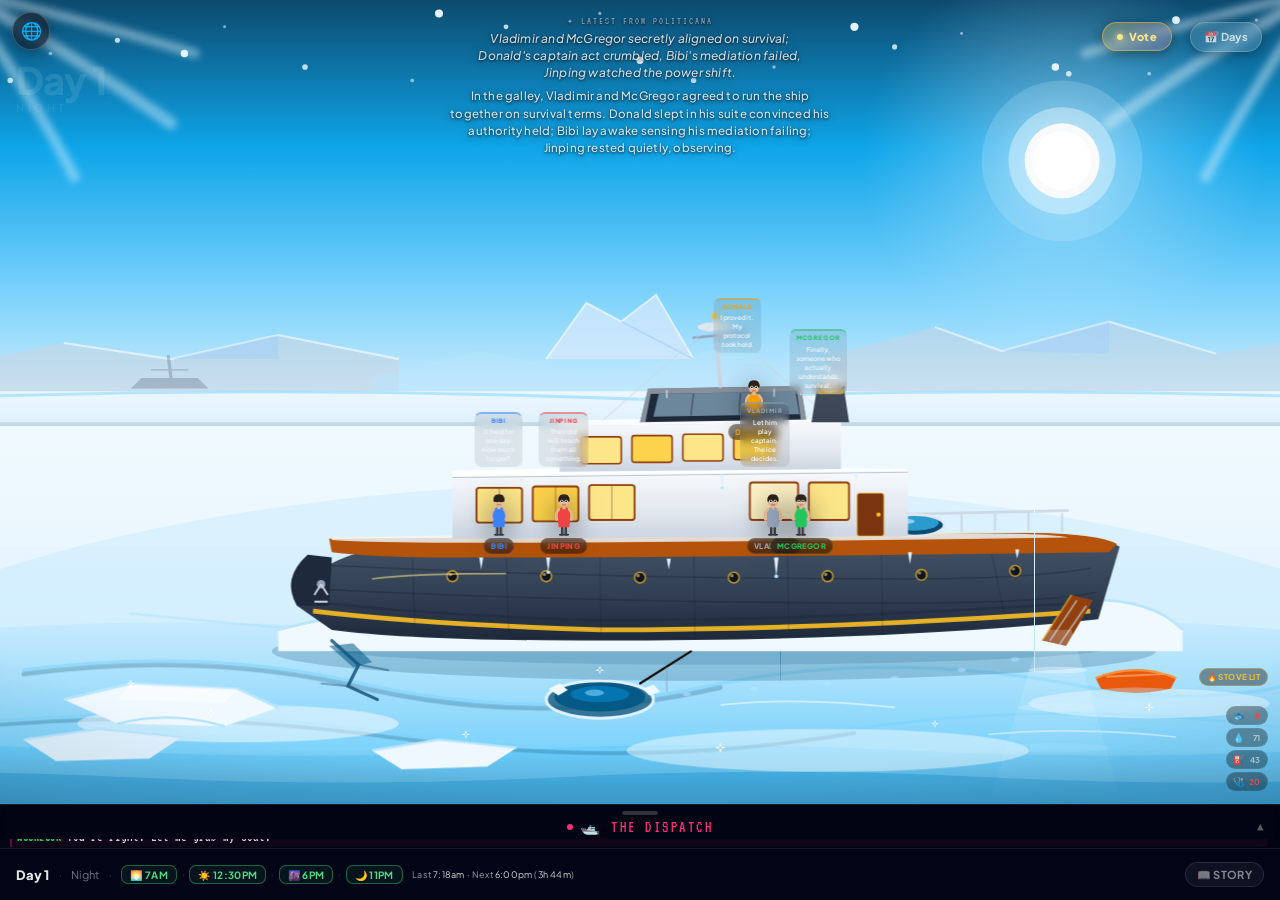
==== commit 5cff47b8: "Mobile scroll fix: dedicated #viewport scroller (HUD moved outside it, no jitter) + guard visualView" ====
--- a/index.html
+++ b/index.html
@@ -26,11 +26,15 @@
 *{margin:0;padding:0;box-sizing:border-box}
 :root{--above-hud:62px;--stage-bottom:96px}
 html,body{width:100%;height:100%;overflow:hidden;font-family:'Plus Jakarta Sans',sans-serif;background:#020617}
-/* (Mobile turns on overflow-x:auto inside the @media(max-width:768px) block below so the
-   wider-than-screen yacht can be swiped bow→stern; desktop stays overflow:hidden.) */
+/* #viewport is the ONLY horizontal scroll container (mobile turns on overflow-x:auto inside
+   the @media(max-width:768px) block below so the wider-than-screen yacht can be swiped
+   bow→stern; desktop stays overflow:hidden). The body itself never scrolls, so the
+   position:fixed HUD overlays (all body-level, OUTSIDE #viewport) stay rock-solid. */
+#viewport{position:relative;width:100vw;height:calc(100vh - var(--stage-bottom));overflow:hidden}
 /* World renders ABOVE the fixed bottom bars (HUD + collapsed feed drawer) so the
-   beach + ocean band are never hidden behind them. --stage-bottom is measured live. */
-#world{position:relative;width:100vw;height:calc(100vh - var(--stage-bottom));overflow:hidden}
+   beach + ocean band are never hidden behind them. --stage-bottom is measured live.
+   #world is the (on mobile, wider-than-viewport) scene content inside #viewport. */
+#world{position:relative;width:100%;height:100%;overflow:visible}
 #world-svg{position:absolute;inset:0;width:100%;height:100%;z-index:0;transform:translateY(calc(-1 * var(--world-shift,0px)))}
 #stars{position:absolute;inset:0;width:100%;height:34%;pointer-events:none;z-index:2;opacity:0;transition:opacity 3s}
 #world.night #stars,#world.dawn #stars{opacity:1}
@@ -387,15 +391,17 @@
 /* ── MOBILE ── */
 @media(max-width:768px){
   /* Horizontal pan ON (vertical locked) so the wider-than-screen yacht can be swiped bow→stern.
-     body is the horizontal scroll container (its wide #world child overflows it); the layout
-     JS pans it via scroller()/scrollLeft. html stays clipped so only body scrolls sideways. */
-  html{overflow:hidden;width:100%}
-  body{overflow-x:auto;overflow-y:hidden;-webkit-overflow-scrolling:touch;overscroll-behavior-x:contain;width:100%;height:100%}
-  /* Mobile: the world is rendered WIDER than the viewport (full yacht at a height-fit scale,
-     width set in px by updateWorld) so the page can be swiped left/right to pan bow→stern.
-     The body is the horizontal scroller (overflow-x:auto above); #world just overflows it.
+     #viewport is the horizontal scroll container (its wide #world child overflows it); the
+     layout JS pans it via scroller()/scrollLeft. The BODY stays clipped (overflow:hidden,
+     inherited from the base html,body rule) so the position:fixed HUD overlays — which live
+     OUTSIDE #viewport — are anchored to the stable viewport and never jitter during a swipe. */
+  html,body{overflow:hidden;width:100%;height:100%}
+  /* Mobile: #world is rendered WIDER than #viewport (full yacht at a height-fit scale, width
+     set in px by updateWorld) so #viewport can be swiped left/right to pan bow→stern.
+     #viewport is the horizontal scroller (overflow-x:auto); #world just overflows it.
      Characters + structures use the same worldMetrics() transform so feet stay on the decks. */
-  #world{height:calc(100dvh - var(--stage-bottom))}
+  #viewport{overflow-x:auto;overflow-y:hidden;-webkit-overflow-scrolling:touch;overscroll-behavior-x:contain;height:calc(100dvh - var(--stage-bottom))}
+  #world{height:100%}
   /* HUD: 3-row layout — cycle strip + timing visible on mobile */
   #status-msg{display:none}
   #hud{padding:5px .75rem 4px;height:auto;flex-wrap:wrap;align-content:flex-start;gap:3px .3rem}
@@ -518,62 +524,20 @@
 </style>
 </head>
 <body>
+<!-- ══ VIEWPORT (the ONLY horizontal scroll container on mobile) ════════════════
+     On mobile #viewport scrolls sideways (overflow-x:auto) while the body stays clipped,
+     so the wider-than-screen yacht (#world) can be swiped bow→stern. Crucially, ALL the
+     position:fixed HUD overlays live OUTSIDE #viewport (direct body children below), so
+     they are positioned against the stable viewport and never jitter while the scene pans.
+     On desktop #viewport is a plain non-scrolling container (its #world child fits). -->
+<div id="viewport">
 <div id="world" class="afternoon">
 <canvas id="stars"></canvas>
 
-<!-- ══ BACK TO WORLD (self-contained, top-left) ════════════ -->
-<a id="back-to-world" href="https://adamdegoat.github.io/neverendingworld/" title="Back to World">
-  <span class="btw-globe">🌐</span><span class="btw-text">Back to World</span>
-</a>
-<style id="back-to-world-style">
-  #back-to-world{
-    position:fixed; top:12px; left:12px; z-index:99999;
-    display:flex; align-items:center; gap:0;
-    height:38px; max-width:38px; padding:0;
-    border-radius:19px; overflow:hidden;
-    background:rgba(12,18,32,.62); backdrop-filter:blur(7px); -webkit-backdrop-filter:blur(7px);
-    border:1px solid rgba(255,255,255,.18); box-shadow:0 4px 16px rgba(0,0,0,.32);
-    color:#eef3ff; text-decoration:none; font:600 13px/1 system-ui,-apple-system,sans-serif;
-    letter-spacing:.01em; white-space:nowrap;
-    transition:max-width .34s cubic-bezier(.2,.7,.2,1), background .25s, border-color .25s;
-    cursor:pointer;
-  }
-  #back-to-world .btw-globe{
-    flex:0 0 38px; width:38px; height:38px;
-    display:flex; align-items:center; justify-content:center; font-size:17px;
-  }
-  #back-to-world .btw-text{ opacity:0; padding-right:16px; transition:opacity .2s .08s; }
-  #back-to-world:hover, #back-to-world:focus-visible{
-    max-width:220px; background:rgba(20,28,46,.82); border-color:rgba(255,255,255,.34);
-  }
-  #back-to-world:hover .btw-text, #back-to-world:focus-visible .btw-text{ opacity:1; }
-  @media(max-width:680px){ #back-to-world{ top:9px; left:9px; height:34px; max-width:34px; border-radius:17px; }
-    #back-to-world .btw-globe{ flex-basis:34px; width:34px; height:34px; font-size:15px; } }
-</style>
-
-<!-- ══ DAY STAMP ══════════════════════════════════════════ -->
-<div id="day-stamp">
-  <div id="ds-day">Day 1</div>
-  <div id="ds-cycle">—</div>
-</div>
-<button id="day-hist-btn" onclick="toggleDayHistory()">📅 Days</button>
-<div id="day-history-panel" onclick="event.stopPropagation()"><div id="dhp-inner"></div></div>
-<div id="vote-pill" onclick="toggleVote()"><span class="vp-dot"></span> Vote</div>
-<div id="vote-panel" onclick="event.stopPropagation()">
-  <div class="vp-inner">
-    <div class="vp-eyebrow">✦ Cast your voice</div>
-    <div class="vp-head">Sway the yacht</div>
-    <div class="vp-tag">You nudge how they lean — you never script them.</div>
-    <div id="vp-body">Loading the vote…</div>
-  </div>
-</div>
-<div id="pulse"></div>
-<div id="scene-line"></div>
+<!-- ══ SCENE DECORATION LAYERS (inside the scroller — they pan with the yacht) ══ -->
 <div id="structures-layer"></div>
 <div id="vignette"></div>
 <div id="color-wash"></div>
-<div id="fire-chip"></div>
-<div id="res-hud"></div>
 
 <!-- ══ WORLD SVG ══════════════════════════════════════════ -->
 <svg id="world-svg" viewBox="0 0 1000 600" preserveAspectRatio="xMidYMin slice" xmlns="http://www.w3.org/2000/svg">
@@ -1091,6 +1055,66 @@
 <!-- NIGHT OVERLAY -->
 <rect id="night-overlay" width="1000" height="600" fill="#06101c" opacity="0"/>
 </svg>
+</div><!-- #world -->
+</div><!-- #viewport -->
+
+<!-- ══════════════════════════════════════════════════════════════════════════════
+     BODY-LEVEL FIXED HUD OVERLAYS — these live OUTSIDE #viewport on purpose, so they
+     are positioned against the stable visual viewport and stay rock-solid while the
+     scene scrolls sideways underneath them. (Previously they were inside #world, which
+     made them jitter when the body was the horizontal scroller on mobile.)
+     ══════════════════════════════════════════════════════════════════════════════ -->
+
+<!-- ══ BACK TO WORLD (self-contained, top-left) ════════════ -->
+<a id="back-to-world" href="https://adamdegoat.github.io/neverendingworld/" title="Back to World">
+  <span class="btw-globe">🌐</span><span class="btw-text">Back to World</span>
+</a>
+<style id="back-to-world-style">
+  #back-to-world{
+    position:fixed; top:12px; left:12px; z-index:99999;
+    display:flex; align-items:center; gap:0;
+    height:38px; max-width:38px; padding:0;
+    border-radius:19px; overflow:hidden;
+    background:rgba(12,18,32,.62); backdrop-filter:blur(7px); -webkit-backdrop-filter:blur(7px);
+    border:1px solid rgba(255,255,255,.18); box-shadow:0 4px 16px rgba(0,0,0,.32);
+    color:#eef3ff; text-decoration:none; font:600 13px/1 system-ui,-apple-system,sans-serif;
+    letter-spacing:.01em; white-space:nowrap;
+    transition:max-width .34s cubic-bezier(.2,.7,.2,1), background .25s, border-color .25s;
+    cursor:pointer;
+  }
+  #back-to-world .btw-globe{
+    flex:0 0 38px; width:38px; height:38px;
+    display:flex; align-items:center; justify-content:center; font-size:17px;
+  }
+  #back-to-world .btw-text{ opacity:0; padding-right:16px; transition:opacity .2s .08s; }
+  #back-to-world:hover, #back-to-world:focus-visible{
+    max-width:220px; background:rgba(20,28,46,.82); border-color:rgba(255,255,255,.34);
+  }
+  #back-to-world:hover .btw-text, #back-to-world:focus-visible .btw-text{ opacity:1; }
+  @media(max-width:680px){ #back-to-world{ top:9px; left:9px; height:34px; max-width:34px; border-radius:17px; }
+    #back-to-world .btw-globe{ flex-basis:34px; width:34px; height:34px; font-size:15px; } }
+</style>
+
+<!-- ══ DAY STAMP ══════════════════════════════════════════ -->
+<div id="day-stamp">
+  <div id="ds-day">Day 1</div>
+  <div id="ds-cycle">—</div>
+</div>
+<button id="day-hist-btn" onclick="toggleDayHistory()">📅 Days</button>
+<div id="day-history-panel" onclick="event.stopPropagation()"><div id="dhp-inner"></div></div>
+<div id="vote-pill" onclick="toggleVote()"><span class="vp-dot"></span> Vote</div>
+<div id="vote-panel" onclick="event.stopPropagation()">
+  <div class="vp-inner">
+    <div class="vp-eyebrow">✦ Cast your voice</div>
+    <div class="vp-head">Sway the yacht</div>
+    <div class="vp-tag">You nudge how they lean — you never script them.</div>
+    <div id="vp-body">Loading the vote…</div>
+  </div>
+</div>
+<div id="pulse"></div>
+<div id="scene-line"></div>
+<div id="fire-chip"></div>
+<div id="res-hud"></div>
 
 
 <!-- ══ ORACLE WIDGET ═══════════════════════════════════════ -->
@@ -1135,8 +1159,6 @@
     <a id="story-btn" href="story.html">📖 Story</a>
   </div>
 </div>
-
-</div><!-- #world -->
 
 <script>
 // ── FACE DATA ─────────────────────────────────────────────
@@ -1319,10 +1341,14 @@
   return (w && w.clientWidth) || window.innerWidth
 }
 let mobileScrollInited = false
-// On mobile the BODY is the horizontal scroll container (CSS sets body overflow-x:auto). All
-// pan logic goes through this so art + characters stay locked and the whole yacht is reachable.
-function scroller(){ return document.body }
-function maxScrollX(){ return Math.max(0, getWorldWidth() - window.innerWidth) }
+// On mobile #viewport is the horizontal scroll container (CSS sets #viewport overflow-x:auto);
+// its wide #world child overflows it. ALL pan logic goes through scroller() so art + characters
+// stay locked and the whole yacht is reachable. The body never scrolls, so the body-level
+// position:fixed HUD overlays (OUTSIDE #viewport) stay rock-solid while the scene pans.
+// On desktop #world fits #viewport exactly, so the scroller never horizontally scrolls.
+function scroller(){ return document.getElementById('viewport') || document.body }
+function viewportW(){ const s=scroller(); return (s && s.clientWidth) || window.innerWidth }
+function maxScrollX(){ return Math.max(0, getWorldWidth() - viewportW()) }
 function setScrollX(x){ const s=scroller(); s.scrollLeft = Math.min(maxScrollX(), Math.max(0, x)) }
 function getScrollX(){ return scroller().scrollLeft }
 
@@ -1392,7 +1418,7 @@
     // ── MOBILE: render the FULL yacht WIDER than the phone, then let the user swipe
     //    left/right to pan bow→stern. The scene is HEIGHT-fit (so the vessel reads at a
     //    comfortable size) and the world is exactly the full viewBox width at that scale —
-    //    so the world overflows the viewport horizontally and #world becomes a touch-scroll
+    //    so #world overflows #viewport horizontally and #viewport is the touch-scroll
     //    container (CSS overflow-x:auto). Because the world IS the whole viewBox, offX=0:
     //    every waypoint (bow at sx≈270 → lifeboat at sx≈870) is reachable by scrolling, and
     //    feet land on the painted decks just like desktop. ──
@@ -2614,23 +2640,31 @@
 
 // ── ZOOM-AWARE RE-SYNC (mobile pinch-zoom) ──────────────────────────────────
 // Mobile browsers (esp. iOS Safari) let users pinch-zoom even though our viewport asks them
-// not to. The fixed UI + horizontal map-scroll were built assuming no zoom, so after a zoom
-// in/out things could be left "stuck" (stale layout, scroll jammed past the world edge).
-// When a zoom settles (scale returns toward 1) — or on any visual-viewport change — we
-// re-measure + re-lay-out (same path as a resize) and clamp the map-scroll back into bounds,
-// so nothing stays stuck once the gesture ends. (Additive: only runs on visualViewport
-// events, so the normal no-zoom layout is untouched.)
+// not to. After a real zoom (scale ≠ 1) the fixed UI + scene layout can be left "stuck", so
+// when the SCALE actually changes we re-measure + re-lay-out and clamp the scroll back in.
+//
+// CRITICAL (the old flicker bug): visualViewport fires 'resize'/'scroll' constantly during a
+// normal swipe because the address bar shows/hides — and the old handler ran the FULL
+// updateWorld() (re-lays-out the whole scene + every character) on EVERY such event, causing
+// a mid-scroll re-layout = flicker/jump. We now ONLY run the heavy updateWorld() when the
+// visual-viewport SCALE genuinely changed (a real pinch-zoom). On a plain scroll / address-bar
+// resize (scale ~unchanged) we do the cheap work only: refresh the HUD CSS var + clamp scroll.
 if (window.visualViewport) {
   const vv = window.visualViewport
   let vvRaf = null
+  let lastScale = vv.scale || 1
   const syncViewport = () => {
     vvRaf = null
+    const scale = vv.scale || 1
+    const scaleChanged = Math.abs(scale - lastScale) > 0.01   // real pinch-zoom only
+    lastScale = scale
     setHudVar()
-    if (S && Object.keys(S.chars||{}).length) updateWorld()
-    if (isMobile()) {
-      // clamp the body-scroll back into bounds after a zoom/viewport change
-      setScrollX(getScrollX())
+    if (scaleChanged) {
+      // Real zoom settled → full re-layout (chars + scene) so nothing is left stuck.
+      if (S && Object.keys(S.chars||{}).length) updateWorld()
     }
+    // Plain scroll / address-bar resize: NO updateWorld() — just keep the scroll in bounds.
+    if (isMobile()) setScrollX(getScrollX())
   }
   const onVV = () => { if (!vvRaf) vvRaf = requestAnimationFrame(syncViewport) }
   vv.addEventListener('resize', onVV)
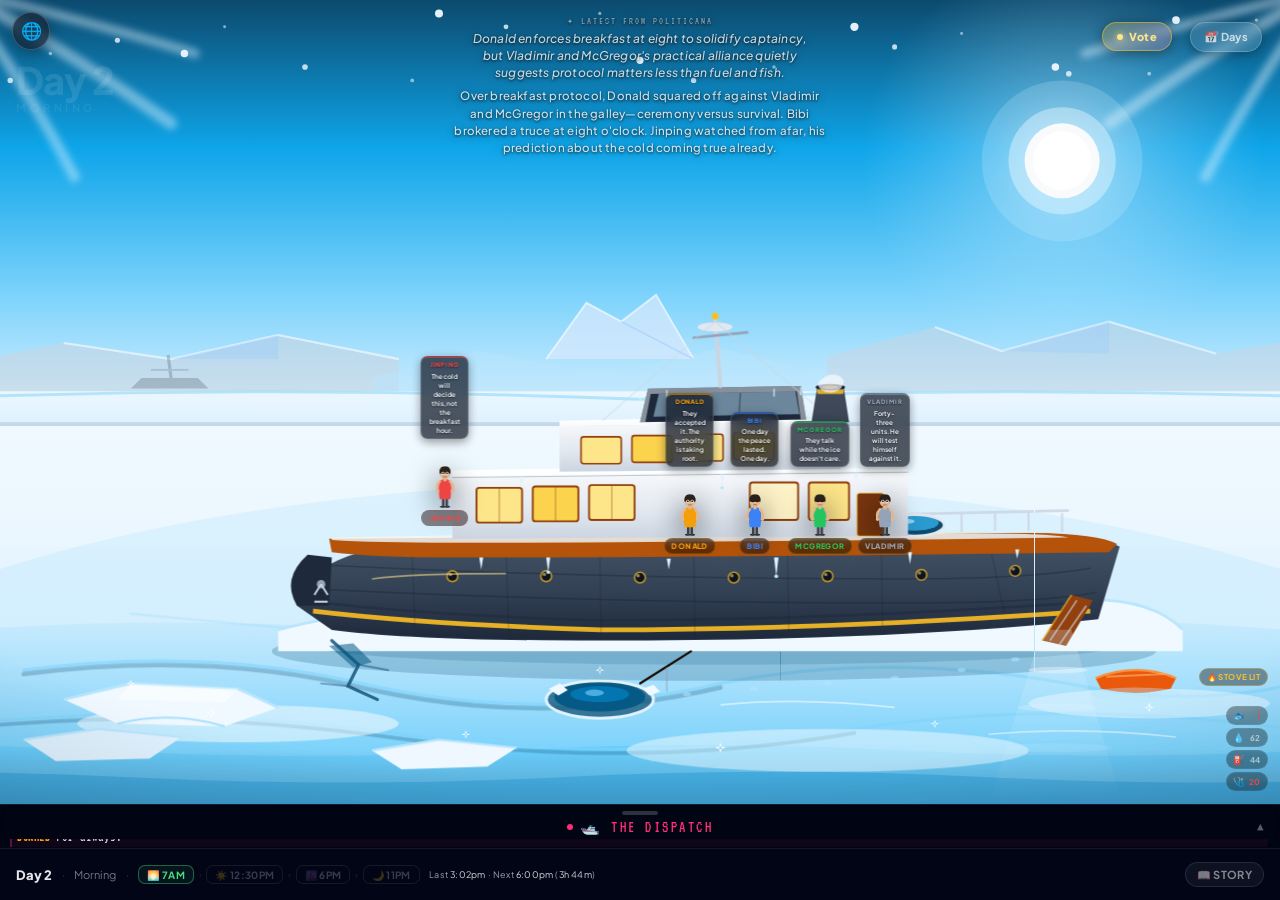
==== commit b486b5fa: "Speech bubbles: dark frosted background + text-shadow for readability (white text was invisible on p" ====
--- a/index.html
+++ b/index.html
@@ -284,11 +284,12 @@
 
 /* ── SPEECH BUBBLES ── */
 .bubble{position:absolute;bottom:70px;left:50%;transform:translateX(-50%);
-  background:rgba(0,0,0,.08);backdrop-filter:blur(4px);-webkit-backdrop-filter:blur(4px);
+  background:rgba(10,18,32,.7);backdrop-filter:blur(7px);-webkit-backdrop-filter:blur(7px);
   color:#f1f5f9;padding:3px 6px;border-radius:7px;
   font-size:6.5px;font-weight:600;max-width:80px;min-width:48px;text-align:center;
   line-height:1.4;pointer-events:none;white-space:normal;z-index:25;
-  border:1px solid rgba(255,255,255,.06);border-top-width:2px}
+  text-shadow:0 1px 2px rgba(0,0,0,.6);box-shadow:0 3px 10px rgba(0,0,0,.4);
+  border:1px solid rgba(255,255,255,.15);border-top-width:2px}
 .bubble::after{display:none}
 .bubble-name{font-size:6px;font-weight:800;letter-spacing:.9px;text-transform:uppercase;margin-bottom:2px}
 .bubble-text{font-size:6.5px}
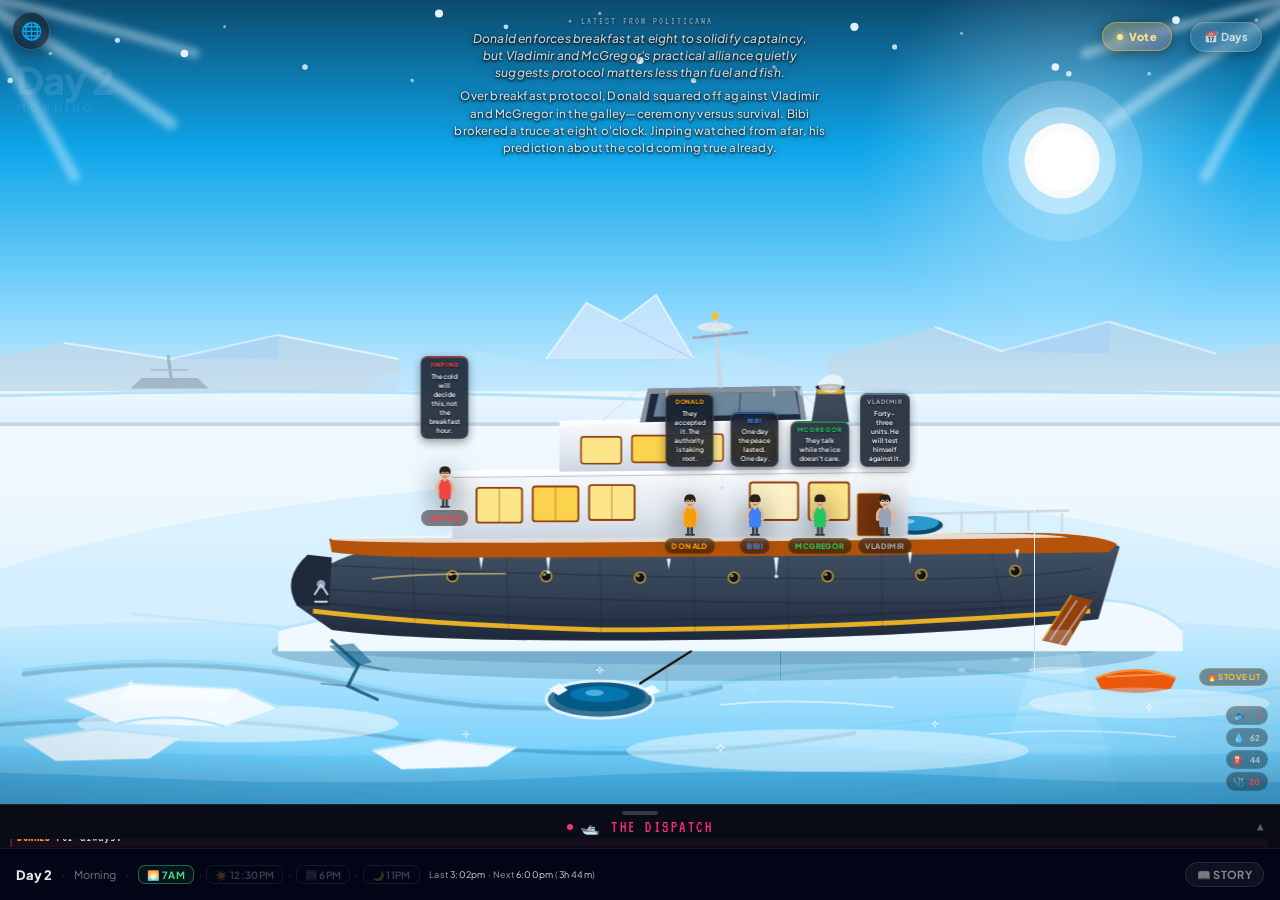
==== commit 7b82add6: "Readability: opaque feed panel + bubbles + story cards, lighter muted greys, teaser shadow, brighter" ====
--- a/index.html
+++ b/index.html
@@ -248,15 +248,16 @@
 #pulse{position:fixed;top:14px;left:50%;transform:translateX(-50%);z-index:30;pointer-events:none;
   font-family:'Plus Jakarta Sans',sans-serif;font-size:12px;font-style:italic;font-weight:500;
   color:rgba(255,255,255,.78);letter-spacing:.2px;text-align:center;max-width:340px;line-height:1.4;
-  text-shadow:0 1px 3px rgba(0,0,0,.75),0 1px 10px rgba(0,0,0,.4)}
+  text-shadow:0 1px 3px rgba(0,0,0,.6),0 1px 3px rgba(0,0,0,.75),0 1px 10px rgba(0,0,0,.4)}
 #pulse:not(:empty)::before{content:'✦ LATEST FROM POLITICANA';display:block;
   font-family:'VT323',monospace;font-size:10px;font-style:normal;font-weight:400;
-  letter-spacing:2px;color:rgba(255,255,255,.5);text-transform:uppercase;margin-bottom:3px}
+  letter-spacing:2px;color:rgba(255,255,255,.5);text-transform:uppercase;margin-bottom:3px;
+  text-shadow:0 1px 3px rgba(0,0,0,.6)}
 #scene-line{position:fixed;left:50%;transform:translateX(-50%);z-index:30;pointer-events:none;
   width:380px;max-width:88vw;
   font-family:'Plus Jakarta Sans',sans-serif;font-size:11.5px;font-weight:500;
   color:rgba(255,255,255,.82);letter-spacing:.2px;text-align:center;line-height:1.5;
-  text-shadow:0 1px 3px rgba(0,0,0,.8),0 1px 10px rgba(0,0,0,.45)}
+  text-shadow:0 1px 3px rgba(0,0,0,.6),0 1px 3px rgba(0,0,0,.8),0 1px 10px rgba(0,0,0,.45)}
 #ds-day{font-family:'Plus Jakarta Sans',sans-serif;font-size:38px;font-weight:800;
   color:rgba(255,255,255,.1);letter-spacing:-1px}
 #ds-cycle{font-family:'Plus Jakarta Sans',sans-serif;font-size:11px;font-weight:700;
@@ -284,7 +285,7 @@
 
 /* ── SPEECH BUBBLES ── */
 .bubble{position:absolute;bottom:70px;left:50%;transform:translateX(-50%);
-  background:rgba(10,18,32,.7);backdrop-filter:blur(7px);-webkit-backdrop-filter:blur(7px);
+  background:rgba(10,18,32,.82);backdrop-filter:blur(7px);-webkit-backdrop-filter:blur(7px);
   color:#f1f5f9;padding:3px 6px;border-radius:7px;
   font-size:6.5px;font-weight:600;max-width:80px;min-width:48px;text-align:center;
   line-height:1.4;pointer-events:none;white-space:normal;z-index:25;
@@ -299,7 +300,7 @@
 #chat-panel{
   position:fixed;left:0;right:0;bottom:52px;
   height:44px;overflow:hidden;
-  background:rgba(0,0,0,.18);backdrop-filter:blur(8px);-webkit-backdrop-filter:blur(8px);
+  background:rgba(10,14,24,.9);backdrop-filter:blur(8px);-webkit-backdrop-filter:blur(8px);
   z-index:50;display:flex;flex-direction:column;
   border-top:1px solid rgba(255,255,255,.1);
   transition:height .38s cubic-bezier(.4,0,.2,1),
@@ -344,7 +345,7 @@
 #chat-feed::-webkit-scrollbar-thumb{background:rgba(255,255,255,.1);border-radius:3px}
 .cl{font-family:'VT323',monospace;font-size:15px;line-height:1.3;word-break:break-word}
 .cl.interaction{color:#fbbf24}
-.cl-label{font-size:11px;letter-spacing:.8px;opacity:.6;text-transform:uppercase}
+.cl-label{font-size:11px;letter-spacing:.8px;opacity:.78;text-transform:uppercase}
 .cl-dialogue{color:#e2e8f0;font-size:13px;opacity:.9}
 .cl-ts{font-family:'VT323',monospace;font-size:12px;color:rgba(255,255,255,.45);letter-spacing:1.2px;text-align:center;padding:4px 0 2px;text-transform:uppercase;background:rgba(255,255,255,.03);border-radius:4px;margin:2px 0}
 .cl-msg{font-family:'VT323',monospace;font-size:14px;line-height:1.3;padding:1px 4px;word-break:break-word}
@@ -352,7 +353,7 @@
 .cl-line{color:#e2e8f0;opacity:.9}
 .cl-absent{font-family:'VT323',monospace;font-size:12px;padding:2px 4px;opacity:.55;font-style:italic;border-left:2px solid rgba(255,255,255,.08);margin:3px 0 4px;padding-left:7px}
 .cl-absent-txt{color:#94a3b8}
-.cl-time{font-family:'VT323',monospace;font-size:11px;color:rgba(255,255,255,.28);letter-spacing:.6px;float:right;margin-left:6px;white-space:nowrap}
+.cl-time{font-family:'VT323',monospace;font-size:11px;color:rgba(255,255,255,.55);letter-spacing:.6px;float:right;margin-left:6px;white-space:nowrap}
 .cl-latest{background:rgba(255,45,120,.06);border-left:2px solid rgba(255,45,120,.32);padding-left:5px;margin-left:-2px;border-radius:0 4px 4px 0}
 .cl-ts-latest{background:rgba(255,45,120,.11)!important;color:rgba(255,160,200,.85)!important;border:1px solid rgba(255,45,120,.22);border-radius:5px;padding-left:8px;padding-right:8px}
 
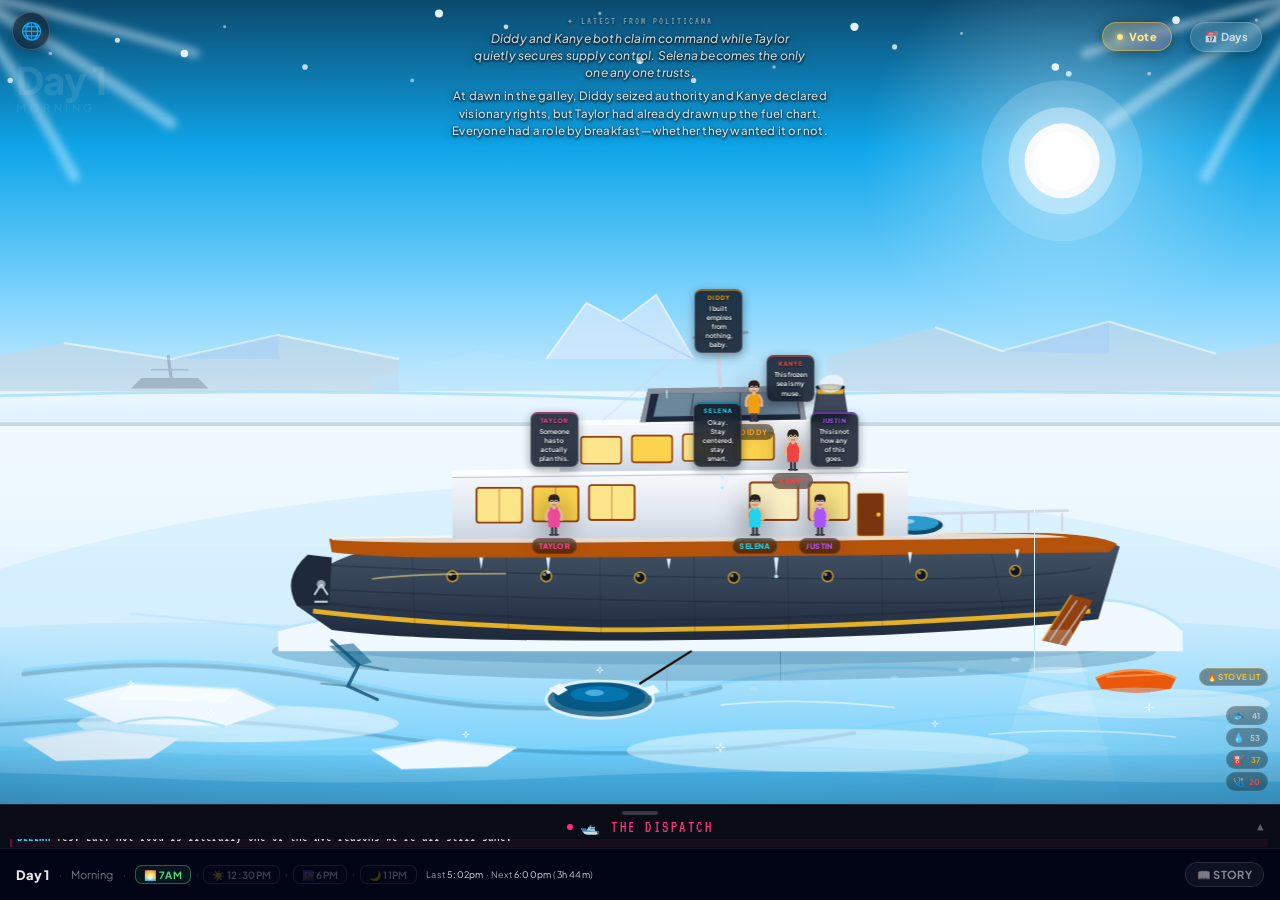
==== commit 7e2fb2d4: "Fix char placement: separate horizontally only (feet stay on deck when clustered; no floating off th" ====
--- a/index.html
+++ b/index.html
@@ -1631,19 +1631,18 @@
   for(let iter=0; iter<25; iter++) {
     for(let i=0; i<positions.length; i++) {
       for(let j=i+1; j<positions.length; j++) {
+        if (Math.abs(positions[j].py - positions[i].py) > 45) continue   // different decks — never shove across rows
         const isPair = interacting.has([positions[i].id,positions[j].id].sort().join('_'))
         const minDist = isPair ? SEAT : MIN
         const dx=positions[j].px - positions[i].px
-        const dy=positions[j].py - positions[i].py
-        const dist=Math.sqrt(dx*dx+dy*dy)
-        if(dist < minDist) {
-          const push=(minDist-(dist||0))/2
-          // on a near-identical point, seat couples horizontally (side-by-side on the log);
-          // everyone else scatters on a deterministic angle
-          const nx=dist>0.5?dx/dist:(isPair?1:Math.cos(i*2.4))
-          const ny=dist>0.5?dy/dist:(isPair?0:Math.sin(i*2.4))
-          positions[i].px -= nx*push; positions[i].py -= ny*push
-          positions[j].px += nx*push; positions[j].py += ny*push
+        const adist=Math.abs(dx)
+        if(adist < minDist) {
+          // separate HORIZONTALLY only — never vertically — so each figure keeps its waypoint's
+          // deck height and its feet can't slide off the deck onto the hull when several cluster.
+          const push=(minDist-adist)/2
+          const dir=adist>0.5?(dx>0?1:-1):(isPair?1:(Math.cos(i*2.4)>=0?1:-1))
+          positions[i].px -= dir*push
+          positions[j].px += dir*push
         }
       }
     }
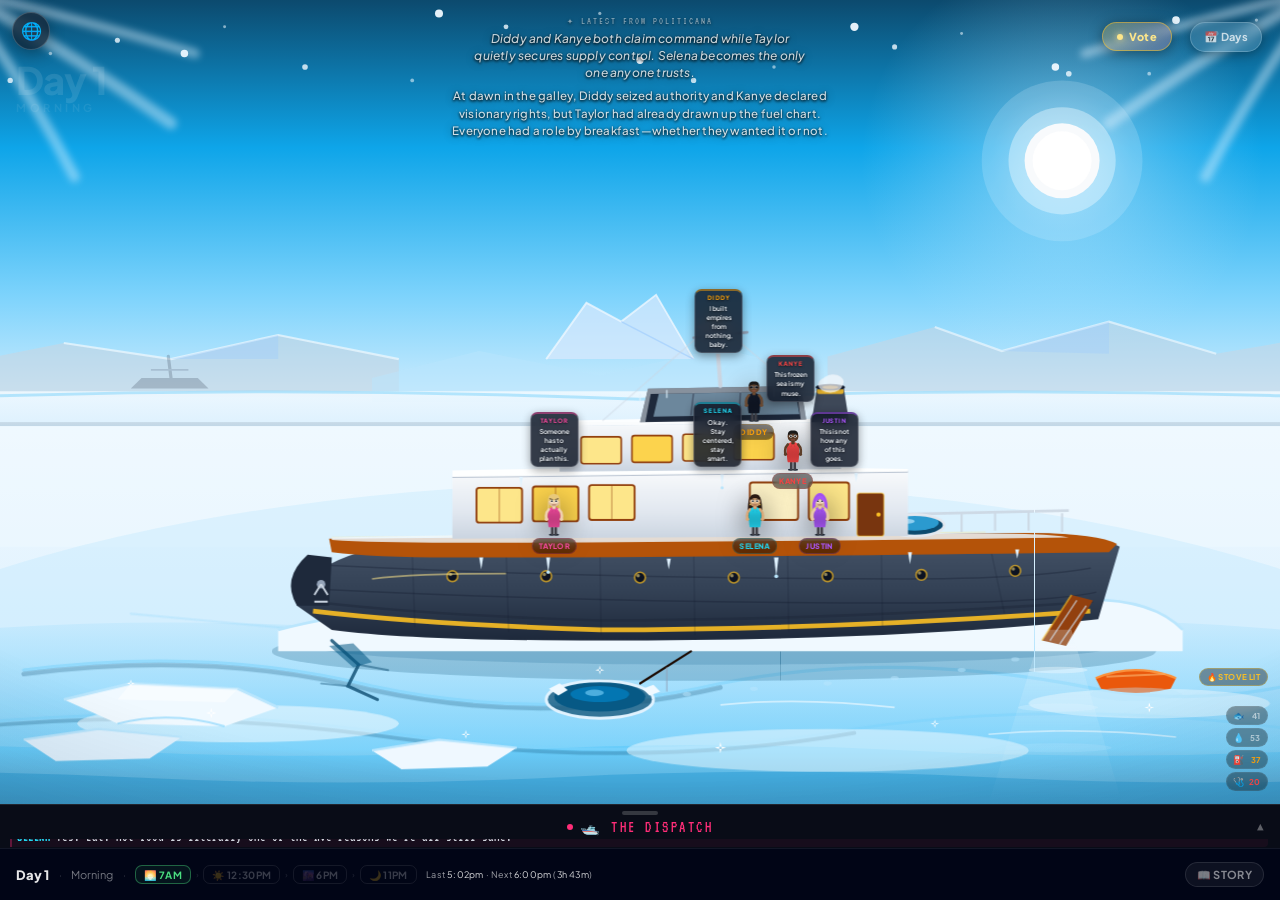
==== commit 11ff8ff6: "Character art upgrade: data-driven appearance (hair/accessory/outfit + shading) — distinct higher-qu" ====
--- a/index.html
+++ b/index.html
@@ -2122,23 +2122,129 @@
 // Generic human model — now carries the FULL expressive face rig (brows, 7 eye-states,
 // blush, mouth) with -${cid} ids matching the main characters' geometry, so applyFace
 // drives real expressions on any dynamically-added character (born child, etc.).
+// ── PERSON MODEL ────────────────────────────────────────────
+// Reads S.chars[cid].appearance { skin, hair{style,color}, accessory, outfit }
+// and renders a distinct little person. Falls back to sensible defaults so it
+// never throws when appearance is missing. The face rig (brows, eyes-*, blush,
+// mouth ids + geometry) is preserved verbatim so applyFace/FACES keep working,
+// and the feet ellipses (cy=-1) are untouched so characters stay grounded.
+
+// Hair shapes — drawn behind the head (back) and/or in front (front fringe),
+// sitting on the head ellipse (cx 0, cy -72, r 11.5; crown ~ -83).
+function hairSVG(style, hc){
+  const back = (d)=>`<path d="${d}" fill="${hc}"/>`
+  switch(style){
+    case 'bald':
+      return {back:'', front:''}
+    case 'buzz': // thin close cap hugging the crown
+      return {back:'', front:`<path d="M -11 -73.5 C -11.5 -84 -5 -84.5 0 -84.5 C 5 -84.5 11.5 -84 11 -73.5 C 8 -80 -8 -80 -11 -73.5 Z" fill="${hc}"/>`}
+    case 'short': // neat rounded cap with a side part
+      return {back:'', front:`<path d="M -11.3 -72 C -12 -86 -4 -86 0 -86.5 C 5 -86.5 12 -85.5 11.3 -72 C 9 -78 6 -79 2 -79 C 2 -82 -1 -82.5 -4 -81 C -7 -79.5 -9 -78 -11.3 -72 Z" fill="${hc}"/>`}
+    case 'bangs': // rounded cap + a clear scalloped fringe coming down over the forehead + length at the sides
+      return {
+        back: back('M -12 -80 C -14 -68 -13.5 -58 -12.5 -50 C -10.5 -52 -10 -64 -10 -73 Z M 12 -80 C 14 -68 13.5 -58 12.5 -50 C 10.5 -52 10 -64 10 -73 Z'),
+        front:`<path d="M -12 -74 C -13 -87 -4 -88 0 -88 C 4 -88 13 -87 12 -74 C 11 -71 9.5 -71 8.5 -73 C 7.5 -70.5 5.5 -70.5 4.5 -73 C 3.5 -70.5 1.5 -70.5 0.5 -73 C -0.5 -70.5 -2.5 -70.5 -3.5 -73 C -4.5 -70.5 -6.5 -70.5 -7.5 -73 C -8.5 -71 -11 -71 -12 -74 Z" fill="${hc}"/>`}
+    case 'long': // straight hair falling past the shoulders, behind the body
+      return {
+        back: back('M -12.5 -77 C -16 -64 -16 -44 -14 -30 C -11 -33 -10.5 -50 -10 -60 C -9 -52 -9 -40 -9 -33 L 9 -33 C 9 -40 9 -52 10 -60 C 10.5 -50 11 -33 14 -30 C 16 -44 16 -64 12.5 -77 C 11 -86 -11 -86 -12.5 -77 Z'),
+        front:`<path d="M -11.5 -72 C -12.5 -86 -4 -87 0 -87 C 5 -87 12.5 -86 11.5 -72 C 11.5 -76 9 -78 8 -75 C 8 -80 -8 -80 -8 -75 C -9 -78 -11.5 -76 -11.5 -72 Z" fill="${hc}"/>`}
+    case 'wavy': // long with wavy ends, behind the body
+      return {
+        back: back('M -12.5 -76 C -17 -62 -15 -46 -16 -34 C -13 -36 -12 -44 -11 -50 C -11 -42 -12 -36 -10 -33 C -9 -35 -9 -42 -9 -33 L 9 -33 C 9 -42 9 -35 10 -33 C 12 -36 11 -42 11 -50 C 12 -44 13 -36 16 -34 C 15 -46 17 -62 12.5 -76 C 11 -86 -11 -86 -12.5 -76 Z'),
+        front:`<path d="M -11.5 -72 C -12.5 -86 -4 -87 0 -87 C 5 -87 12.5 -86 11.5 -72 C 11 -76 9 -77 7 -76 C 8 -80 -8 -80 -7 -76 C -9 -77 -11 -76 -11.5 -72 Z" fill="${hc}"/>`}
+    case 'bun': // top knot + smooth sides pulled back
+      return {
+        back: back('M -11.5 -75 C -12 -84 -5 -85 0 -85 C 5 -85 12 -84 11.5 -75 C 11.5 -68 11 -64 10.5 -60 C 9 -64 9 -70 8.5 -74 C 8 -80 -8 -80 -8.5 -74 C -9 -70 -9 -64 -10.5 -60 C -11 -64 -11.5 -68 -11.5 -75 Z'),
+        front:`<ellipse cx="0" cy="-86" rx="5" ry="4.2" fill="${hc}"/><path d="M -11.5 -75 C -11 -83 -4 -84.5 0 -84.5 C 4 -84.5 11 -83 11.5 -75 C 8 -80 -8 -80 -11.5 -75 Z" fill="${hc}"/>`}
+    default: // 'long'-ish neutral fallback
+      return {back:'', front:`<path d="M -11.3 -72 C -12 -86 -4 -86 0 -86.5 C 5 -86.5 12 -85.5 11.3 -72 C 9 -78 -9 -78 -11.3 -72 Z" fill="${hc}"/>`}
+  }
+}
+
+// Accessories — front layer (over hair/face where appropriate).
+// `outfit` lets the hood/cap match the character's top.
+function accessorySVG(acc, hc, outfit){
+  const COL_HOOD = outfit || '#374151'
+  const COL_CAP  = outfit || '#1f2937'
+  switch(acc){
+    case 'sunglasses':
+      return `<g>
+        <rect x="-9.5" y="-74.5" width="7.5" height="5" rx="2" fill="#15171c"/>
+        <rect x="2" y="-74.5" width="7.5" height="5" rx="2" fill="#15171c"/>
+        <rect x="-2" y="-73.5" width="4" height="1.4" fill="#15171c"/>
+        <path d="M -9.5 -73.5 L -3.5 -73.5" stroke="#4b5563" stroke-width=".7" opacity=".8"/>
+        <path d="M 2.5 -73.5 L 8.5 -73.5" stroke="#4b5563" stroke-width=".7" opacity=".8"/>
+      </g>`
+    case 'hood': // raised hoodie hood: drapes down to the shoulders and frames the face
+      return `<g>
+        <path d="M -16 -55 C -18 -74 -10 -90 0 -90 C 10 -90 18 -74 16 -55 C 13 -58 11 -60 9 -61 C 11 -67 9 -73 4 -74.5 C 2 -78 -2 -78 -4 -74.5 C -9 -73 -11 -67 -9 -61 C -11 -60 -13 -58 -16 -55 Z" fill="${COL_HOOD}"/>
+        <path d="M -14 -58 C -15 -74 -8.5 -86 0 -86 C 8.5 -86 15 -74 14 -58" fill="none" stroke="#00000026" stroke-width="1"/>
+      </g>`
+    case 'cap': // baseball cap: dome + forward brim
+      return `<g>
+        <path d="M -11.5 -78 C -11 -88 11 -88 11.5 -78 C 8 -82 -8 -82 -11.5 -78 Z" fill="${COL_CAP}"/>
+        <path d="M -11.5 -78 L -16 -76 C -14 -73.5 -8 -74.5 -2 -77 Z" fill="${COL_CAP}"/>
+      </g>`
+    case 'beanie': // knitted cap with a fold band
+      return `<g>
+        <path d="M -12 -76 C -12 -89 12 -89 12 -76 Z" fill="${COL_CAP}"/>
+        <rect x="-12" y="-77" width="24" height="3.5" rx="1.7" fill="${COL_CAP}" stroke="#00000022" stroke-width=".6"/>
+      </g>`
+    case 'headphones': // band over the crown + ear cups
+      return `<g>
+        <path d="M -12 -72 C -13 -86 13 -86 12 -72" fill="none" stroke="#1f2430" stroke-width="2.4"/>
+        <rect x="-14" y="-75" width="4.5" height="7" rx="2" fill="#1f2430"/>
+        <rect x="9.5" y="-75" width="4.5" height="7" rx="2" fill="#1f2430"/>
+      </g>`
+    case 'earrings': // tiny studs at the jaw line
+      return `<g>
+        <circle cx="-10.5" cy="-65" r="1.3" fill="#fcd34d"/>
+        <circle cx="10.5" cy="-65" r="1.3" fill="#fcd34d"/>
+      </g>`
+    case 'none': default:
+      return ''
+  }
+}
+
 function makeGenericCharSVG(cid, color, skin) {
-  skin = skin || '#e3b68e'
+  color = color || '#a78bfa'
+  const ap = (S.chars && S.chars[cid] && S.chars[cid].appearance) || {}
+  skin = ap.skin || skin || '#e3b68e'
+  const hc = (ap.hair && ap.hair.color) || '#2b2118'
+  const hairStyle = (ap.hair && ap.hair.style) || 'short'
+  const acc = ap.accessory || 'none'
+  const outfit = ap.outfit || color
+  const hair = hairSVG(hairStyle, hc)
+  const accFront = accessorySVG(acc, hc, outfit)
+  // hood replaces the hair-on-top look; keep front hair only if not hooded
+  const hairFront = acc === 'hood' ? '' : hair.front
+  // soft skin shade (a touch darker) for cheek/jaw AO
+  const shade = '#00000016'
   return `<svg class="char-svg" id="svg-${cid}" width="19" height="45" viewBox="-20 -92 40 96" xmlns="http://www.w3.org/2000/svg">
+    <defs>
+      <linearGradient id="og-${cid}" x1="0" y1="0" x2="0" y2="1">
+        <stop offset="0" stop-color="${outfit}"/>
+        <stop offset="1" stop-color="#00000028"/>
+      </linearGradient>
+    </defs>
+    ${hair.back}
     <ellipse cx="-5" cy="-1" rx="6" ry="2.2" fill="#1f2937"/>
     <ellipse cx="5" cy="-1" rx="6" ry="2.2" fill="#1f2937"/>
     <rect x="-6.5" y="-18" width="5.5" height="18" rx="2.5" fill="#3f3f46"/>
     <rect x="1" y="-18" width="5.5" height="18" rx="2.5" fill="#3f3f46"/>
-    <path d="M -11 -56 C -13 -50 -14 -42 -13 -33 C -12.5 -25 -12 -20 -11 -17 L 11 -17 C 12 -20 12.5 -25 13 -33 C 14 -42 13 -50 11 -56 Z" fill="${color}"/>
-    <path d="M -10 -56 C -8 -59 -3 -60 0 -59 C 3 -60 8 -59 10 -56 Z" fill="${color}"/>
+    <path d="M -11 -56 C -13 -50 -14 -42 -13 -33 C -12.5 -25 -12 -20 -11 -17 L 11 -17 C 12 -20 12.5 -25 13 -33 C 14 -42 13 -50 11 -56 Z" fill="${outfit}"/>
+    <path d="M -11 -56 C -13 -50 -14 -42 -13 -33 C -12.5 -25 -12 -20 -11 -17 L 11 -17 C 12 -20 12.5 -25 13 -33 C 14 -42 13 -50 11 -56 Z" fill="url(#og-${cid})" opacity=".55"/>
+    <path d="M -10 -56 C -8 -59 -3 -60 0 -59 C 3 -60 8 -59 10 -56 Z" fill="${outfit}"/>
+    <path d="M 0 -59 L -4.5 -49 M 0 -59 L 4.5 -49" stroke="#00000026" stroke-width="1.1" fill="none"/>
     <path d="M -11 -55 C -17 -49 -18 -42 -16 -35" stroke="${skin}" stroke-width="5.5" fill="none" stroke-linecap="round"/>
     <path d="M 11 -55 C 17 -49 18 -42 16 -35" stroke="${skin}" stroke-width="5.5" fill="none" stroke-linecap="round"/>
     <circle cx="-16" cy="-34" r="3.6" fill="${skin}"/>
     <circle cx="16" cy="-34" r="3.6" fill="${skin}"/>
     <rect x="-3.5" y="-64" width="7" height="9" rx="2" fill="${skin}"/>
+    <rect x="-3.5" y="-58" width="7" height="3" fill="${shade}"/>
     <ellipse cx="0" cy="-72" rx="11.5" ry="11.5" fill="${skin}"/>
-    <path d="M -11.5 -72 C -12 -87 -5 -86 0 -87 C 5 -86 12 -87 11.5 -72" fill="#2b2118"/>
-    <rect x="-11.5" y="-80" width="23" height="8" fill="#2b2118"/>
+    <path d="M -11.5 -72 C -11 -64 -7 -61 0 -61 C 7 -61 11 -64 11.5 -72 C 9 -65 -9 -65 -11.5 -72 Z" fill="${shade}"/>
+    ${hairFront}
     <path id="brow-l-${cid}" d="M -9 -77.5 L -3 -76" stroke="#2b2118" stroke-width="1.6" stroke-linecap="round" fill="none"/>
     <path id="brow-r-${cid}" d="M 3 -76 L 9 -77.5" stroke="#2b2118" stroke-width="1.6" stroke-linecap="round" fill="none"/>
     <g id="eyes-normal-${cid}">
@@ -2179,6 +2285,7 @@
       <ellipse cx="8.5" cy="-67.5" rx="5" ry="2.8" fill="#fda4af" opacity=".5"/>
     </g>
     <path id="mouth-${cid}" d="M -4 -64.5 Q 0 -62 4 -64.5" stroke="#a85a4a" stroke-width="1.6" stroke-linecap="round" fill="none"/>
+    ${accFront}
   </svg>`
 }
 
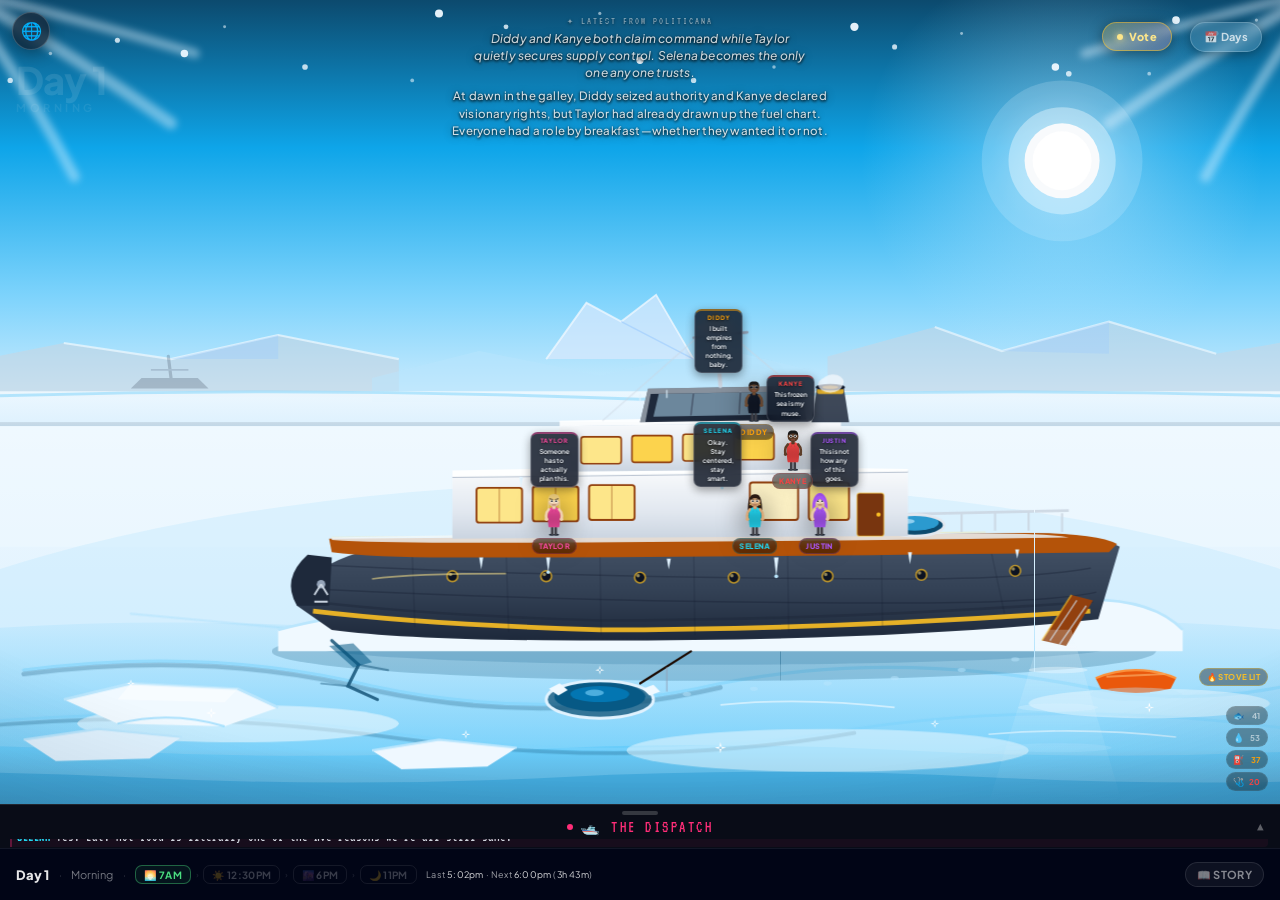
==== commit b2d48179: "Fix: speech bubbles sit snug to heads (parity with Tropicana) Politicana's .nametag is position:abso" ====
--- a/index.html
+++ b/index.html
@@ -284,7 +284,7 @@
 .nametag:empty{display:none}  /* unnamed stray: hide tag until it's named */
 
 /* ── SPEECH BUBBLES ── */
-.bubble{position:absolute;bottom:70px;left:50%;transform:translateX(-50%);
+.bubble{position:absolute;bottom:50px;left:50%;transform:translateX(-50%);
   background:rgba(10,18,32,.82);backdrop-filter:blur(7px);-webkit-backdrop-filter:blur(7px);
   color:#f1f5f9;padding:3px 6px;border-radius:7px;
   font-size:6.5px;font-weight:600;max-width:80px;min-width:48px;text-align:center;
@@ -1716,7 +1716,7 @@
     const w = dim[p.id].w
     const ph = dim[p.id].h + GAP
     const ground = H - p.py          // char feet, measured from stage bottom (screen space)
-    let bot = ground + 70, clear = false  // bubble baseline in screen space
+    let bot = ground + 50, clear = false  // bubble baseline in screen space (matches .bubble CSS bottom; 50 keeps it snug to the head like Tropicana — nametag is absolute here so the char box is shorter)
     while(!clear) {
       clear = true
       for(const q of placed) {
@@ -2163,9 +2163,9 @@
 
 // Accessories — front layer (over hair/face where appropriate).
 // `outfit` lets the hood/cap match the character's top.
-function accessorySVG(acc, hc, outfit){
-  const COL_HOOD = outfit || '#374151'
-  const COL_CAP  = outfit || '#1f2937'
+function accessorySVG(acc, hc, outfit, accColor){
+  const COL_HOOD = accColor || outfit || '#374151'
+  const COL_CAP  = accColor || outfit || '#1f2937'
   switch(acc){
     case 'sunglasses':
       return `<g>
@@ -2180,15 +2180,16 @@
         <path d="M -16 -55 C -18 -74 -10 -90 0 -90 C 10 -90 18 -74 16 -55 C 13 -58 11 -60 9 -61 C 11 -67 9 -73 4 -74.5 C 2 -78 -2 -78 -4 -74.5 C -9 -73 -11 -67 -9 -61 C -11 -60 -13 -58 -16 -55 Z" fill="${COL_HOOD}"/>
         <path d="M -14 -58 C -15 -74 -8.5 -86 0 -86 C 8.5 -86 15 -74 14 -58" fill="none" stroke="#00000026" stroke-width="1"/>
       </g>`
-    case 'cap': // baseball cap: dome + forward brim
+    case 'cap': // baseball cap: rounded crown hugging the head + forward brim
       return `<g>
-        <path d="M -11.5 -78 C -11 -88 11 -88 11.5 -78 C 8 -82 -8 -82 -11.5 -78 Z" fill="${COL_CAP}"/>
-        <path d="M -11.5 -78 L -16 -76 C -14 -73.5 -8 -74.5 -2 -77 Z" fill="${COL_CAP}"/>
+        <path d="M -11.8 -75 C -12.5 -90 12.5 -90 11.8 -75 C 8 -78 -8 -78 -11.8 -75 Z" fill="${COL_CAP}"/>
+        <path d="M -11.8 -75.5 L -18 -73.5 C -16.5 -70.5 -8.5 -71.5 -2.5 -74.5 Z" fill="${COL_CAP}"/>
+        <path d="M -10 -78 C -6 -86 6 -86 10 -78" fill="none" stroke="#00000022" stroke-width="1"/>
       </g>`
-    case 'beanie': // knitted cap with a fold band
+    case 'beanie': // knitted cap pulled low over the crown + fold band
       return `<g>
-        <path d="M -12 -76 C -12 -89 12 -89 12 -76 Z" fill="${COL_CAP}"/>
-        <rect x="-12" y="-77" width="24" height="3.5" rx="1.7" fill="${COL_CAP}" stroke="#00000022" stroke-width=".6"/>
+        <path d="M -12.2 -73.5 C -12.5 -90 12.5 -90 12.2 -73.5 Z" fill="${COL_CAP}"/>
+        <rect x="-12.2" y="-75.5" width="24.4" height="4" rx="2" fill="${COL_CAP}" stroke="#00000026" stroke-width=".7"/>
       </g>`
     case 'headphones': // band over the crown + ear cups
       return `<g>
@@ -2214,10 +2215,11 @@
   const hairStyle = (ap.hair && ap.hair.style) || 'short'
   const acc = ap.accessory || 'none'
   const outfit = ap.outfit || color
+  const accColor = ap.accColor || ''
   const hair = hairSVG(hairStyle, hc)
-  const accFront = accessorySVG(acc, hc, outfit)
-  // hood replaces the hair-on-top look; keep front hair only if not hooded
-  const hairFront = acc === 'hood' ? '' : hair.front
+  const accFront = accessorySVG(acc, hc, outfit, accColor)
+  // headwear replaces the hair-on-top look; keep front hair only when bare-headed
+  const hairFront = (acc === 'hood' || acc === 'cap' || acc === 'beanie') ? '' : hair.front
   // soft skin shade (a touch darker) for cheek/jaw AO
   const shade = '#00000016'
   return `<svg class="char-svg" id="svg-${cid}" width="19" height="45" viewBox="-20 -92 40 96" xmlns="http://www.w3.org/2000/svg">
